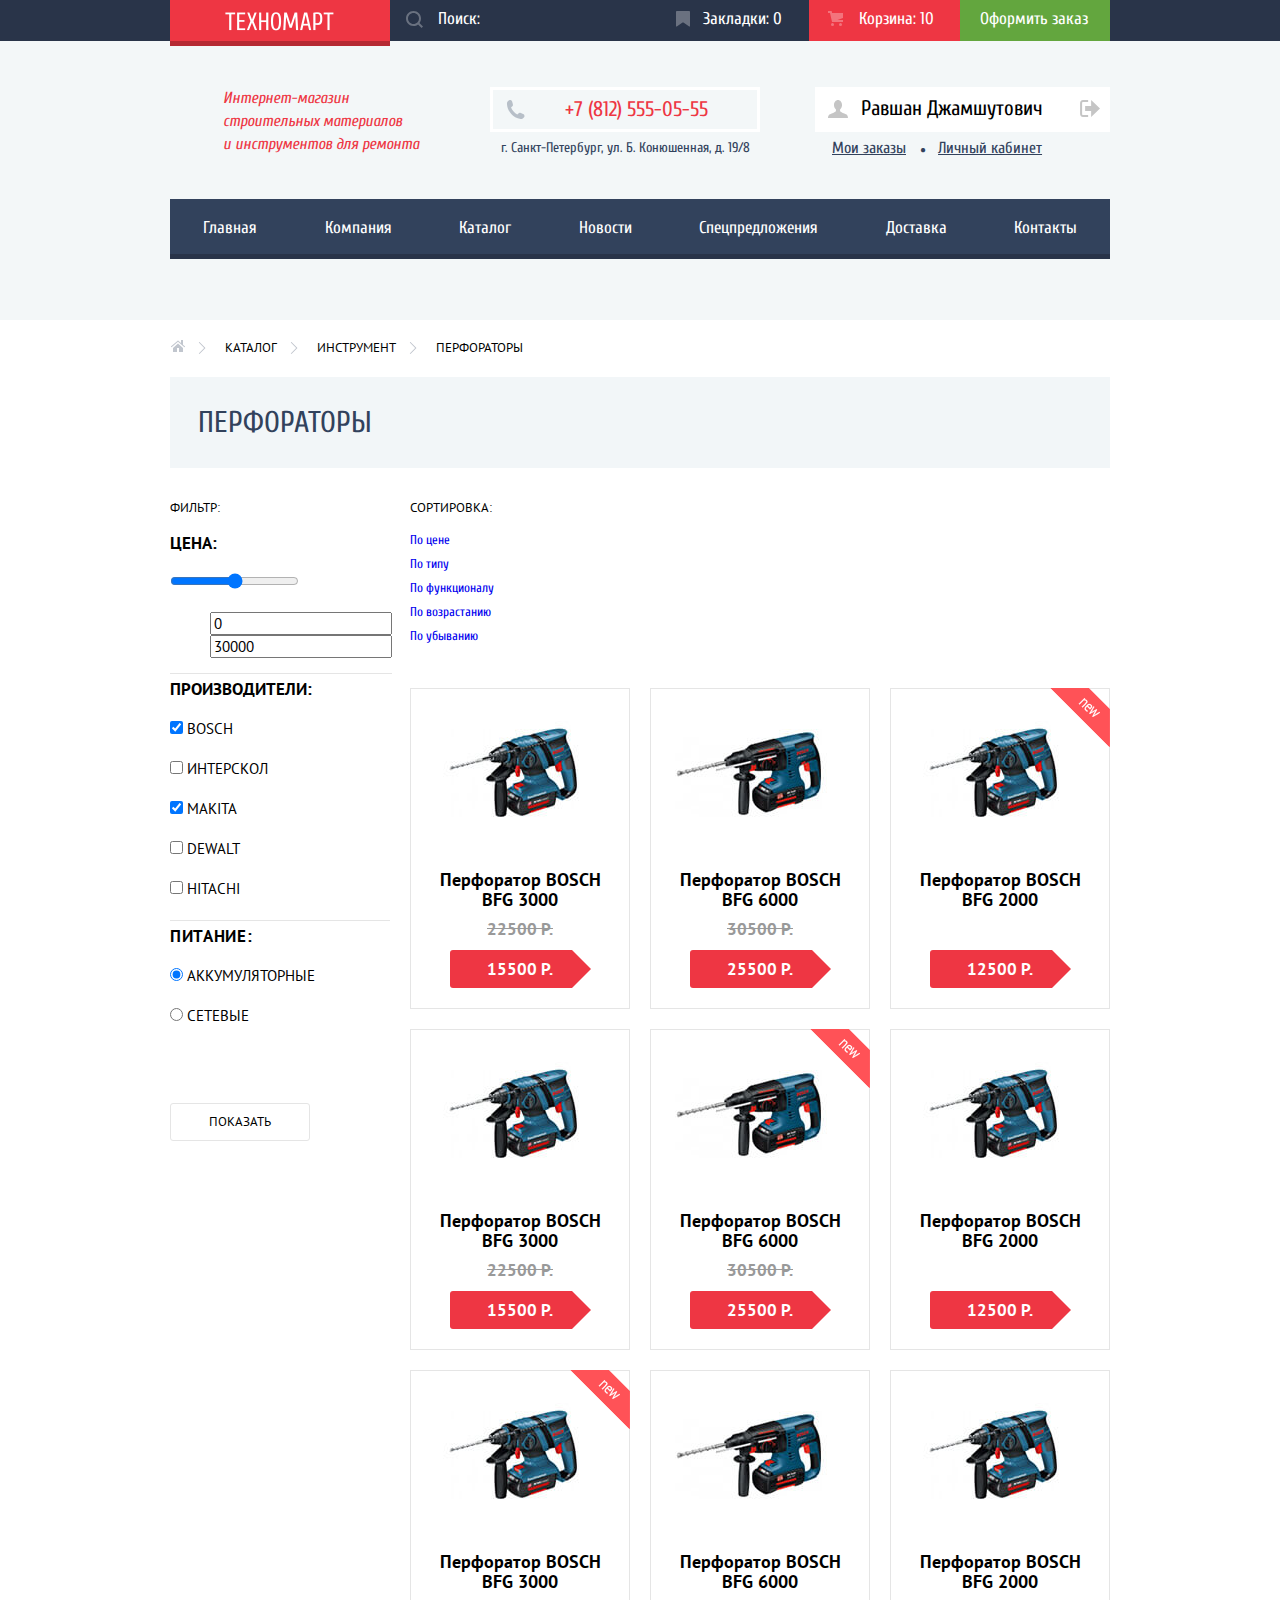
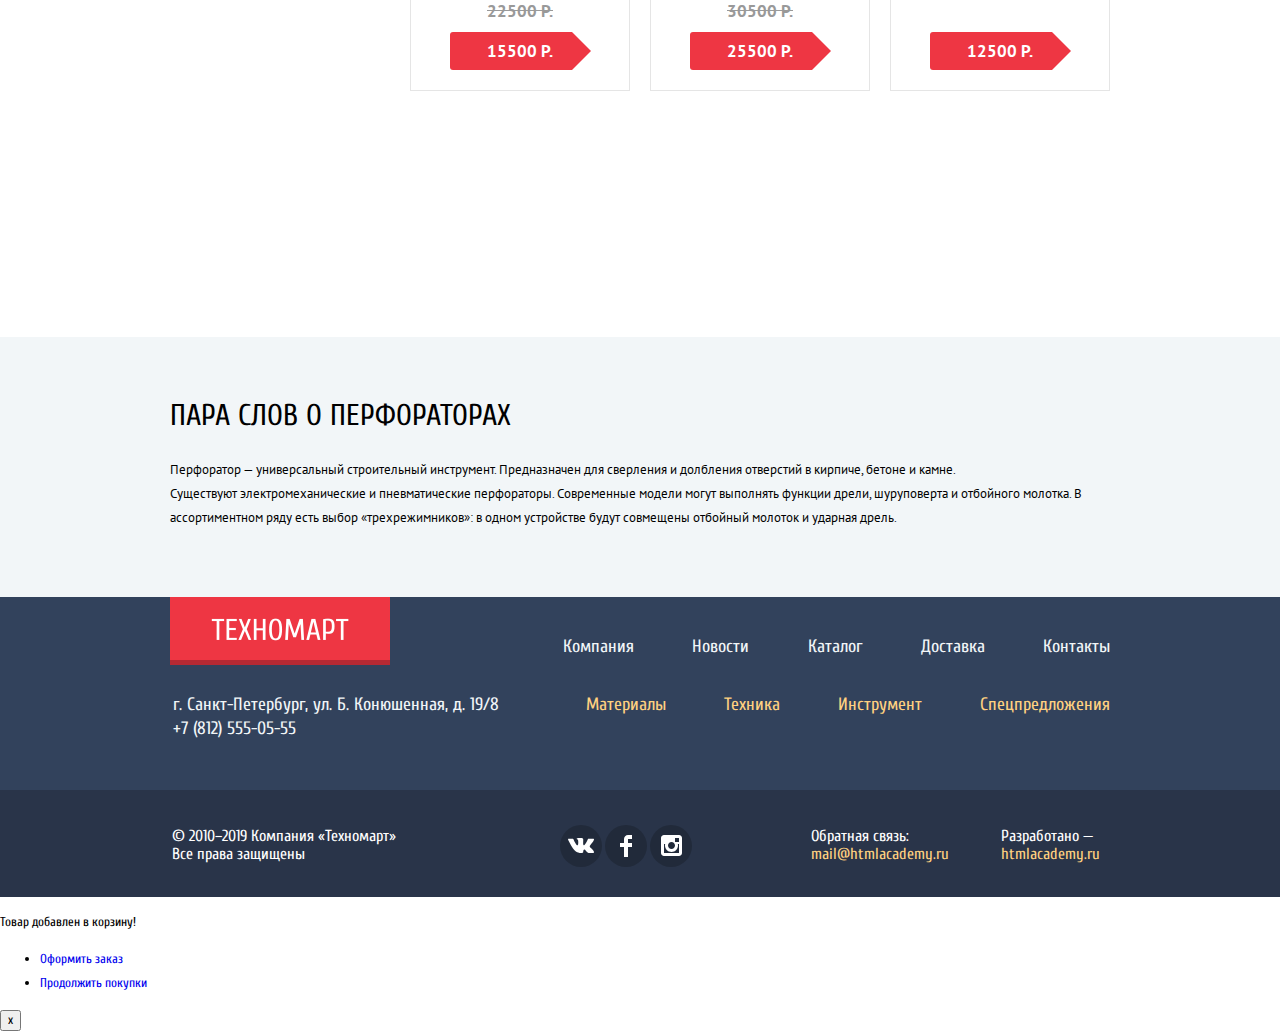
==== catalog.html @ ca46acf2 "Added decoration elemnts in header, footer sections and goods items catalog page. Some fixes" ====
<!DOCTYPE html>
<html lang="ru">
<head>
	<meta charset="UTF-8">
	<title>HTML Academy: Техномарт</title>
	<link rel="stylesheet" href="https://fonts.googleapis.com/css?family=Cuprum:400,400i,700%7CPT+Sans:400,700&display=swap&subset=cyrillic">
	<link rel="stylesheet" href="css/normalize.css">
	<link rel="stylesheet" href="css/style.css">
</head>
<body class="inner-page">
	<header class="main-header">
		<div class="top-haeder-wrapper">
			<div class="container">
				<div class="top-header">
					<a class="logo" href="index.html">
						<img src="img/logo.png" width="109" height="19" alt="Техномарт.">
					</a>
					<div class="search-wrapper">						
						<input type="search" id="site-serch" placeholder="Поиск:" aria-label="Поиск по сайту">
						<div class="search-icon">
							<svg version="1.1" xmlns="http://www.w3.org/2000/svg" xmlns:xlink="http://www.w3.org/1999/xlink" x="0px" y="0px" width="17px"
							height="17px" viewBox="0 0 17 17" enable-background="new 0 0 17 17" xml:space="preserve" >
							<g id="search-1">
							</g>
							<g id="search-2">
								<path fill="#FFFFFF" d="M17,15.586l-3.542-3.542C14.421,10.782,15,9.21,15,7.5C15,3.358,11.643,0,7.5,0C3.358,0,0,3.358,0,7.5
								C0,11.643,3.358,15,7.5,15c1.71,0,3.282-0.579,4.544-1.542L15.586,17L17,15.586z M2,7.5C2,4.467,4.467,2,7.5,2
								C10.532,2,13,4.467,13,7.5c0,3.032-2.468,5.5-5.5,5.5C4.467,13,2,10.532,2,7.5z"/>
							</g>
						</svg>
					</div>
				</div>
				<a class="bookmarks" href="#">Закладки: 0 
					<span class="visually-hidden">закладок</span>
				</a>
				<a class="cart cart-with-items" href="#">Корзина: 10 
					<span class="visually-hidden">товаров в корзине</span>
				</a>
				<a class="checkout" href="#">Оформить заказ</a>
			</div>
		</div>
	</div>
	<div class="container">
		<div class="info">
			<h1>
				Интернет-магазин <br>
				строительных материалов <br>
				и инструментов для ремонта
			</h1>
			<div class="contacts">
				<a class="telephone" href="tel:+1+78125550555" aria-label="Телефон компании">+7 (812) 555-05-55</a>
				<address>г. Санкт-Петербург, ул. Б. Конюшенная, д. 19/8</address>
			</div>
			<div class="account">
				<div class="account-action">
					<a class="user-name" href="#">
						<div class="user-profile-icon">
							<svg version="1.1" id="user" xmlns="http://www.w3.org/2000/svg" xmlns:xlink="http://www.w3.org/1999/xlink" x="0px" y="0px"
							width="20px" height="18px" viewBox="0 0 20 18" enable-background="new 0 0 20 18" xml:space="preserve">
							<path fill="#c5c5c5" d="M17.881,14.166c-2.144-0.735-4.256-1.666-5.207-2.39c-0.657-0.501-0.77-1.618-0.517-2.415
							c1.118-0.903,1.864-2.477,1.864-4.278C14.021,2.276,12.221,0,10,0S5.979,2.276,5.979,5.083c0,1.801,0.746,3.374,1.863,4.277
							c0.253,0.798,0.141,1.915-0.517,2.416c-0.95,0.724-3.063,1.654-5.207,2.39S0,18,0,18h20C20,18,20.025,14.901,17.881,14.166z"/>
						</svg>
					</div>
					Равшан Джамшутович
				</a>						
				<a class="user-exit" href="#">
					<div class="user-icon-exit">
						<svg version="1.1" id="logout" xmlns="http://www.w3.org/2000/svg" xmlns:xlink="http://www.w3.org/1999/xlink" x="0px" y="0px"
						width="21px" height="17px" viewBox="0 0 21 17" enable-background="new 0 0 21 17" xml:space="preserve">
						<g>
							<polygon fill="#c5c5c5" points="21,8.5 12.125,0 12.125,6 6.125,6 6.125,11 12.125,11 12.125,17 	"/>
							<path fill="#c5c5c5" d="M3.106,13.952V3.048c0.018-0.376,0.171-1.057,1.01-1.057h5.027V0H4.116C1.938,0,1.112,1.81,1.087,3.027
							v10.946C1.112,15.189,1.938,17,4.116,17h5.027v-1.99H4.116C3.277,15.01,3.124,14.327,3.106,13.952z"/>
						</g>
					</svg>
				</div>
			</a>
		</div>
		<div class="account-info">
			<a class="user-info" href="#">Мои заказы</a>
			<span>&#9679;</span>
			<a class="user-info" href="#">Личный кабинет</a>
		</div>
	</div>
</div>
<nav class="main-navigation">
	<ul>
		<li><a href="index.html">Главная</a></li>
		<li><a href="#">Компания</a></li>
		<li aria-current="page"><span class="visually-hidden">Текущий пункт:</span><a>Каталог</a></li>
		<li><a href="#">Новости</a></li>
		<li><a href="#">Спецпредложения</a></li>
		<li><a href="#">Доставка</a></li>
		<li><a href="#">Контакты</a></li>
	</ul>
</nav>
</div>
</header>
<main>
	<div class="container">
		<ul class="breadcrumbs" aria-label="breadcrumb">
			<li><a class="link-main-page" href="index.html" aria-label="Главная"></a></li>
			<li><a href="#">Каталог</a></li>
			<li><a href="#">Инструмент</a></li>
			<li class="breadcrumbs-current" aria-current="page">
				<span class="visually-hidden">Текущий пункт:</span>Перфораторы
			</li>
		</ul>
		<h1 class="page-title">Перфораторы</h1>
		<div class="catalog-columns">
			<section class="filters">
				<h2 class="filter-title">Фильтр:</h2>
				<form class="filter" method="get" action="https://echo.htmlacademy.ru">
					<fieldset>
						<legend>Цена:</legend>
						<input type="range" min="0" max="50000" step="100">
						<ul>
							<li class="filter-option">
								<input class="filter-input filter-input-text" type="text" name="min-cost" value="0" id="filter-min-cost">
							</li>
							<li class="filter-option">
								<input class="filter-input filter-input-text" type="text" name="max-cost" value="30000" id="filter-max-cost">
							</li>
						</ul>
					</fieldset>
					<fieldset>
						<legend>Производители:</legend>
						<ul class="manufacturer-list">
							<li class="filter-option">
								<input class="filter-input filter-input-checkbox" type="checkbox" name="bosch" id="filter-bosch" checked>
								<label for="filter-bosch">Bosch</label>
							</li>
							<li class="filter-option">
								<input class="filter-input filter-input-checkbox" type="checkbox" name="interskol" id="filter-interskol">
								<label for="filter-interskol">Интерскол</label>
							</li>
							<li class="filter-option">
								<input class="ilter-input filter-input-checkbox" type="checkbox" name="makita" id="filter-makita" checked>
								<label for="filter-makita">Makita</label>
							</li>
							<li class="filter-option">
								<input class="filter-input filter-input-checkbox" type="checkbox" name="dewalt" id="filter-dewalt">
								<label for="filter-dewalt">Dewalt</label>
							</li>
							<li class="filter-option">
								<input class="filter-input filter-input-checkbox" type="checkbox" name="hitachi" id="filter-hitachi">
								<label for="filter-hitachi">Hitachi</label>
							</li>
						</ul>
					</fieldset>
					<fieldset>
						<legend class="power-title">Питание:</legend>
						<ul class="power-list">
							<li class="filter-option">
								<input class="filter-input filter-input-radio" type="radio" name="power" value="battery" id="filter-battery" checked>
								<label for="filter-battery">Аккумуляторные</label>
							</li>
							<li class="filter-option">
								<input class="filter-input filter-input-radio" type="radio" name="power" value="network" id="filter-network">
								<label for="filter-network">Сетевые</label>
							</li>
						</ul>
					</fieldset>
					<button type="submit" class="button filter-button">Показать</button>
				</form>
			</section>
			<div class="goods-columns">
				<section class="sort">
					<h2 class="filter-title">Сортировка:</h2>
					<ul class="list">
						<li class="current-sort"><a href="#">По цене</a></li>
						<li><a href="#">По типу</a></li>
						<li><a href="#">По функционалу</a></li>
					</ul>
					<ul class="type-of-sort">
						<li><a href="#">По возрастанию</a></li>
						<li><a href="#">По убыванию</a></li>
					</ul>
				</section>
				<section class="catalog">
					<h2 class="visually-hidden">Список перфораторов</h2>
					<ul class="list">
						<li class="item">							
							<div class="action">
								<a href="#" class="buy">Купить</a>
								<a href="#" class="bookmark">В закладки</a>
							</div>
							<p class="goods-image">
								<img src="img/bfg-3000.jpg" width="218" height="170" alt="Перфоратор BOSCH BFG 3000.">
							</p>
							<h3>
								<span class="category-title">Перфоратор BOSCH</span>
								<span class="goods-title">BFG 3000</span>
							</h3>
							<p class="price-items">
								<span class="old-price" aria-label="Старая цена 22500 Р.">22500 Р.</span>
								<b class="price" aria-label="Новая цена 15500 Р.">15500 Р.</b>
							</p>
						</li>
						<li class="item">
							<div class="action">
								<a href="#" class="buy">Купить</a>
								<a href="#" class="bookmark">В закладки</a>
							</div>
							<p class="goods-image">
								<img src="img/bfg-6000.jpg" width="218" height="170" alt="Перфоратор BOSCH BFG 6000.">
							</p>							
							<h3>							
								<span class="category-title">Перфоратор BOSCH</span>
								<span class="goods-title">BFG 6000</span>
							</h3>
							<p class="price-items">
								<span class="old-price" aria-label="Старая цена 30500 Р.">30500 Р.</span>
								<b class="price" aria-label="Новая цена 25500 Р.">25500 Р.</b>
							</p>
						</li>
						<li class="item">
							<span class="new-good">Новинка</span>
							<div class="action">
								<a href="#" class="buy">Купить</a>
								<a href="#" class="bookmark">В закладки</a>
							</div>
							<p class="goods-image">
								<img src="img/bfg-2000.jpg" width="218" height="170" alt="Перфоратор BOSCH BFG 2000.">
							</p>
							<h3>							
								<span class="category-title">Перфоратор BOSCH</span>
								<span class="goods-title">BFG 2000</span>
							</h3>							
							<p class="price-items">
								<span class="old-price"></span>
								<b class="price">12500 Р.</b>
							</p>
						</li>
						<li class="item">
							<div class="action">
								<a href="#" class="buy">Купить</a>
								<a href="#" class="bookmark">В закладки</a>
							</div>
							<p class="goods-image">
								<img src="img/bfg-3000.jpg" width="218" height="170" alt="Перфоратор BOSCH BFG 3000.">
							</p>
							<h3>
								<span class="category-title">Перфоратор BOSCH</span>
								<span class="goods-title">BFG 3000</span>
							</h3>							
							<p class="price-items">
								<span class="old-price" aria-label="Старая цена 22500 Р.">22500 Р.</span>
								<b class="price" aria-label="Новая цена 15500 Р.">15500 Р.</b>
							</p>
						</li>
						<li class="item">
							<span class="new-good">Новинка</span>
							<div class="action">
								<a href="#" class="buy">Купить</a>
								<a href="#" class="bookmark">В закладки</a>
							</div>
							<p class="goods-image">
								<img src="img/bfg-6000.jpg" width="218" height="170" alt="Перфоратор BOSCH BFG 6000.">
							</p>
							<h3>							
								<span class="category-title">Перфоратор BOSCH</span>
								<span class="goods-title">BFG 6000</span>
							</h3>							
							<p class="price-items">
								<span class="old-price" aria-label="Старая цена 30500 Р.">30500 Р.</span>
								<b class="price" aria-label="Новая цена 25500 Р.">25500 Р.</b>
							</p>
						</li>
						<li class="item">
							<div class="action">
								<a href="#" class="buy">Купить</a>
								<a href="#" class="bookmark">В закладки</a>
							</div>
							<p class="goods-image">
								<img src="img/bfg-2000.jpg" width="218" height="170" alt="Перфоратор BOSCH BFG 2000.">
							</p>
							<h3>							
								<span class="category-title">Перфоратор BOSCH</span>
								<span class="goods-title">BFG 2000</span>
							</h3>							
							<p class="price-items">
								<span class="old-price"></span>
								<b class="price">12500 Р.</b>
							</p>
						</li>
						<li class="item">
							<span class="new-good">Новинка</span>
							<div class="action">
								<a href="#" class="buy">Купить</a>
								<a href="#" class="bookmark">В закладки</a>
							</div>
							<p class="goods-image">
								<img src="img/bfg-3000.jpg" width="218" height="170" alt="Перфоратор BOSCH BFG 3000.">
							</p>
							<h3>
								<span class="category-title">Перфоратор BOSCH</span>
								<span class="goods-title">BFG 3000</span>
							</h3>							
							<p class="price-items">
								<span class="old-price" aria-label="Старая цена 22500 Р.">22500 Р.</span>
								<b class="price" aria-label="Новая цена 15500 Р.">15500 Р.</b>
							</p>
						</li>
						<li class="item">
							<div class="action">
								<a href="#" class="buy">Купить</a>
								<a href="#" class="bookmark">В закладки</a>
							</div>
							<p class="goods-image">
								<img src="img/bfg-6000.jpg" width="218" height="170" alt="Перфоратор BOSCH BFG 6000.">
							</p>
							<h3>							
								<span class="category-title">Перфоратор BOSCH</span>
								<span class="goods-title">BFG 6000</span>
							</h3>							
							<p class="price-items">
								<span class="old-price" aria-label="Старая цена 30500 Р.">30500 Р.</span>
								<b class="price" aria-label="Новая цена 25500 Р.">25500 Р.</b>
							</p>
						</li>
						<li class="item">
							<div class="action">
								<a href="#" class="buy">Купить</a>
								<a href="#" class="bookmark">В закладки</a>
							</div>
							<p class="goods-image">
								<img src="img/bfg-2000.jpg" width="218" height="170" alt="Перфоратор BOSCH BFG 2000.">
							</p>
							<h3>							
								<span class="category-title">Перфоратор BOSCH</span>
								<span class="goods-title">BFG 2000</span>
							</h3>							
							<p class="price-items">
								<span class="old-price"></span>
								<b class="price">12500 Р.</b>
							</p>
						</li>
					</ul>
					<ul class="pagination-list" aria-label="pagination">
						<li class="pagination-item pagination-item-current" aria-current="page"><a><span class="visually-hidden">Текущая страница</span>1</a></li>
						<li class="pagination-item"><a href="#"><span class="visually-hidden">Страница</span>2</a></li>
						<li class="pagination-item"><a href="#"><span class="visually-hidden">Страница</span>3</a></li>
						<li class="pagination-item"><a href="#">Следующая<span class="visually-hidden">Страница</span></a></li>
					</ul>
				</section>
			</div>
		</div>
	</div>
	<section class="about-tool">
		<div class="container">
			<h2 class="title">Пара слов о перфораторах</h2>
			<p>
				Перфоратор — универсальный строительный инструмент. Предназначен для сверления и долбления отверстий в кирпиче, бетоне и камне.<br>
				Существуют электромеханические и пневматические перфораторы. Современные модели могут выполнять функции дрели, шуруповерта и отбойного молотка. В ассортиментном ряду есть выбор «трехрежимников»: в одном устройстве будут совмещены отбойный молоток и ударная дрель.
			</p>
		</div>
	</section>
</main>
<footer class="main-footer">
	<div class="footer-menu">
		<div class="container">
			<div class="top-menu">
				<a class="logo" href="index.html">
					<img src="img/logo_footer.png" width="138" height="23" alt="Техномарт.">
				</a>
				<ul class="navigation">
					<li><a href="#">Компания</a></li>
					<li><a href="#">Новости</a></li>
					<li><a>Каталог</a></li>
					<li><a href="#">Доставка</a></li>
					<li><a href="#">Контакты</a></li>
				</ul>
			</div>
			<div class="bottom-menu">
				<address>
					г. Санкт-Петербург, ул. Б. Конюшенная, д. 19/8 <br>	
					+7 (812) 555-05-55
				</address>
				<ul class="navigation">
					<li><a href="#">Материалы</a></li>
					<li><a href="#">Техника</a></li>
					<li><a href="#">Инструмент</a></li>
					<li><a href="#">Спецпредложения</a></li>
				</ul>
			</div>
		</div>
	</div>
	<div class="additional-info">
		<div class="container">
			<p class="copyright">
				© 2010–2019 Компания «Техномарт»<br>
				Все права защищены
			</p>
			<ul class="footer-social">
				<li><a class="social-button vk" href="#" aria-label="Страница техномарта в Вконтакте"></a></li>
				<li><a class="social-button facebook" href="#" aria-label="Страница техномарта на Фейсбук"></a></li>
				<li><a class="social-button instagram" href="#" aria-label="Страница техномарта в Инстаграм"></a></li>
			</ul>
			<div class="feedback">
				<p>
					<span>Обратная связь:</span>
					<a href="mailto:mail@htmlacademy.ru">mail@htmlacademy.ru</a>
				</p>
				<p>
					<span>Разработано —</span>
					<a href="https://htmlacademy.ru/intensive/htmlcss">htmlacademy.ru</a>
				</p>
			</div>
		</div>
	</div>
</footer>
<section class="modal modal-order">
	<h2 class="visually-hidden">Оформление заказа</h2>
	<p>Товар добавлен в корзину!</p>
	<ul class="order">
		<li><a href="#" class="checkout">Оформить заказ</a></li>
		<li><a href="#" class="cancel">Продолжить покупки</a></li>
	</ul>
	<button class="modal-close" type="button" aria-label="Закрыть окно">x</button>
</section>
</body>
</html>
---- css/style.css ----
body {
	margin: 0;
	font-family: 'Cuprum', Arial, sans-serif;
	font-size: 13px;
	line-height: 24px;
	color: #000000;
	background-color: #ffffff;
}

a {
	text-decoration: none;
}

img {
	max-width: 100%;
	height: auto;
}

.visually-hidden:not(:focus):not(:active),
input[type="checkbox"].visually-hidden,
input[type="radio"].visually-hidden {
	position: absolute;
	width: 1px;
	height: 1px;
	margin: -1px;
	border: 0;
	padding: 0;
	white-space: nowrap;
	clip-path: inset(100%);
	clip: rect(0 0 0 0);
	overflow: hidden;
}

.container {
	width: 940px;
	margin: 0 auto;
	padding: 0 10px;
}

.main-header {
	min-height: 320px; /* temp */
	margin-bottom: 60px;
}

.main-header {
	background-color: #f3f7f8;
}

.top-haeder-wrapper {
	width: 100%;
	margin-bottom: 46px;
	background-color: #293449;
}

.top-header {
	position: relative;
	display: flex;
	flex-wrap: wrap;
	justify-content: flex-end;
	font-size: 17px;
	line-height: 18px;
	color: #ffffff;
	background-color: transparent;
}

.top-header a {
	position: relative;
	display: block;
	padding-top: 10px;
	padding-bottom: 13px;
	color: #ffffff;
}

.top-header .logo {
	position: absolute;
	top: 0;
	left: 0;
	width: 109px;
	height: 19px;
	padding-top: 12px;
	padding-bottom: 15px;
	padding-left: 55px;
	padding-right: 56px;
	text-align: center;
	background-color: #ee3643;
	box-shadow: inset 0 -5px 0 rgba(0, 0, 0, 0.24);
}

.top-header {
	align-content: center;
}

.top-header input {
	width: 269px;
	padding-top: 10px;
	padding-bottom: 13px;
	padding-left: 49px;
	font: inherit;
	background-color: transparent;
	border: none;
}

.search-wrapper {
	position: relative;
}

.top-header .search-icon {
	content: '';
	position: absolute;
	top: 11px;
	left: 17px;
	width: 17px;
	height: 17px;
}

.search-icon  path {
	opacity: 0.3;
}

.search-wrapper:hover path {
	opacity: 1;
}

.top-header input::placeholder {
	color: #ffffff;
	opacity: 1;
}

.top-header input:focus {
	color: #000000;
	background-color: #ffffff;
}

input:focus + .search-icon  path {
	fill: #ee3643;
	opacity: 1;
}

.top-header .logo:hover {
	background-color: #ca2c37;
}
.top-header .logo:active {
	background-color: #ba2732;
}

.top-header .search-wrapper:hover,
.top-header .bookmarks:hover,
.top-header .cart:hover {
	background-color: #212a3a;
}

.top-header .bookmarks:hover::before,
.top-header .cart:hover::before {
	opacity: 1;
}


.top-header .bookmarks:active,
.top-header .cart:active {
	background-color: #161d29;
	opacity: 0.6;
}

.top-header .bookmarks:active::before,
.top-header .cart:active::before {
	opacity: 0.5;
}

.top-header .bookmarks {
	padding-left: 45px;
	padding-right: 27px;
	text-align: center;
}

.top-header .bookmarks::before {
	content: '';
	position: absolute;
	top: 11px;
	left: 18px;
	width: 14px;
	height: 16px;
	background-image: url('../img/icon-bookmark.svg');
	background-repeat: no-repeat;
	background-position: 0 0;
	opacity: 0.3;
}

.top-header .cart {
	padding-left: 50px;
	padding-right: 31px;
	text-align: center;
}

.top-header .cart::before {
	content: '';
	position: absolute;
	top: 11px;
	left: 19px;
	width: 15px;
	height: 15px;
	background-image: url('../img/cart-icon.svg');
	background-repeat: no-repeat;
	background-position: 0 0;
	opacity: 0.3;
}

.cart.cart-with-items {
	padding-right: 26px;
	background-color: #ee3643;
}

.top-header .checkout {
	padding-left: 20px;
	padding-right: 22px;
	text-align: center;
	background-color: #63a63e;
}

.top-header .checkout:hover {
	background-color: #5fbb2d;
}
.top-header .checkout:active {
	background-color: #518534;
	opacity: 0.5;
}

.info {
	display: flex;
	margin-bottom: 39px;
}

.inner-page .info {
	display: flex;
	margin-bottom: 37px;
}

.info h1 {
	width: 250px;
	margin: 0;
	margin-right: 17px;
	padding: 0;
	padding-left: 53px;
	font-size: 16px;
	font-weight: 400;
	font-style: italic;
	line-height: 23px;
	color: #ee3643;
}

.info .contacts {
	width: 270px;
	text-align: center;
}

.info .telephone  {
	position: relative;
	display: block;
	padding-top: 9px;
	padding-bottom: 9px;
	padding-left: 68px;
	padding-right: 46px;
	font-size: 21px;
	line-height: 21px;
	color: #ee3643;
	border: 3px solid #ffffff;
}

.info .telephone::before {
	content: '';
	position: absolute;
	top: 10px;
	left: 13px;
	width: 19px;
	height: 19px;
	background-image: url('../img/icon-phone.svg');
	background-repeat: no-repeat;
	background-position: 0 0;
}

.contacts address {
	margin-top: 4px;
	font-size: 14px;
	color: #32425c;
	font-style: normal;
}

.user-navigation,
.user-menu {
	min-width: 280px;
	margin: 0;
	padding: 0;
	margin-left: auto;
	list-style-type: none;
}

.account {
	margin: 0;
	padding: 0;
	margin-left: auto;
	list-style-type: none;
}

.user-navigation .item  {
	position: relative;
	display: inline-block;
	background-color: #ffffff;
}

.account-action {
	position: relative;
	background-color: #ffffff;
}

.user-name {
	display: block;
	padding-top: 11px;
	padding-bottom: 13px;
	padding-left: 46px;
	padding-right: 67px;
}

.user-navigation li:first-child {
	margin-right: 6px;
}

.user-navigation .link {
	display: block;
	padding-top: 12px;
	padding-bottom: 12px;
	text-align: center;
}

.user-navigation .login {
	margin-right: 6px;
	padding-left: 46px;	
	padding-right: 21px;
}

.login-icon {
	position: absolute;
	top: 14px;
	left: 14px;
	width: 20px;
	height: 17px;
}

.user-profile-icon {
	position: absolute;
	top: 13px;
	left: 13px;
	width: 20px;
	height: 18px;
}

.user-icon-exit {
	position: absolute;
	top: 13px;
	right: 10px;
	width: 21px;
	height: 17px;
}

.login:hover + .login-icon path,
.login:hover + .login-icon polygon,
.login-icon:hover polygon,
.login-icon:hover path {
	fill: #32425C;
}

.login:active + .login-icon path,
.login:active + .login-icon polygon {
	fill: #c5c5c5;
}

.user-name:hover .user-profile-icon path,
.user-profile-icon:hover path {
	fill: #32425C;
}

.user-icon-exit:hover path,
.user-icon-exit:hover polygon {
	fill: #32425C;
}


.user-navigation .sign-up {
	padding-left: 24px;
	padding-right: 24px;
}

.user-navigation a,
.account-action {
	font-size: 21px;
	line-height: 21px;
	color: #000000;
}

.user-navigation .link:hover {
	color: #ee3643;
}

.user-navigation .link:active {
	color: #000000;
	opacity: 0.3;
	background: rgba(255,255,255,1);
}

.user-name  {
	font-size: 21px;
	line-height: 21px;
	color: #000000;
}

.user-name:hover {
	color: #000000;
}

.user-name:active,
.user-exit:active {
	opacity: 0.3;
}

.account-info {
	padding-top: 5px;
	padding-left: 17px;
}

.account-info span {
	display: inline-block;
	margin-left: 11px;
	margin-right: 9px;
	font-size: 10px;
	vertical-align: middle;
	text-align: center;
	color: #32425c
}

.user-info {
	display: inline-block;
	font-size: 16px;
	line-height: 18px;
	color: #32425c;
	text-decoration: underline;
}

.user-info:hover {
	color: #ee3643;
}

.user-info:active {
	color: #32425c;
	opacity: 0.3;
}  

.main-navigation {
	width: 100%;
	font-size: 17px;
	line-height: 17px;
	color: #ffffff;
	background-color: #32425c;
	box-shadow: inset 0 -5px 0 rgba(41, 52, 73, 1);
}

.main-navigation ul {
	display: flex;
	flex-wrap: wrap;
	justify-content: space-between;
	margin: 0;
	padding: 0;
	list-style-type: none;
}

.main-navigation a {
	display: block;
	padding-top: 20px;
	padding-bottom: 23px;
	padding-left: 33px;
	padding-right: 33px;
	color: #ffffff;
	vertical-align: middle;
}

.main-navigation a:hover {
	background-color:  #293449;
}

.main-navigation a:active {
	background-color:  #1d2739;
	opacity: 0.5;
}

section .title {
	font-size: 30px;
	font-weight: 400;
	line-height: 30px;
	text-transform: uppercase;
}

.button {
	display: inline-block;
	padding: 10px 40px;
	font-size: 14px;
	line-height: 18px;
	text-align: center;
	vertical-align: middle;
	color: #ffffff;
	text-transform: uppercase;
	background-color: #ee3643;
	border-radius: 3px;
}

.button:hover {
	background-color: #ca2c37;
}

.button:active {
	background-color: #ba2732;
}

.services {
	background-color: #f4f7f9;
}

.services p,
.about-company p,
.address p {
	font-family: 'PT Sans', Arial, sans-serif;
}

.columns h2 {
	margin: 0;
	margin-bottom: 26px;
}

.columns p {
	margin: 0;
	margin-bottom: 23px;
}

.columns {
	display: flex;
	justify-content: space-between;
}

.columns .about-company {
	width: 540px;
}

.columns .address {
	width: 300px;
}

.about-company .list {
	padding: 0;
	margin-bottom: 36px;
	font-size: 18px;
	line-height: 20px;
	list-style-type: none;
}

.about-company .item {
	position: relative;
	padding-left: 36px;
	margin-bottom: 20px;
}

.about-company .item::before {
	content: '';
	position: absolute;
	top: 9px;
	left: 0;
	width: 25px;
	height: 2px;
	border-top: 2px solid #ee3643;
}

.address p {
	margin-bottom: 32px;
}

.address .map {
	margin-bottom: 33px;
}

.address .button {
	width: 100%;
	padding-left: 0;
	padding-right: 0;
}

.main-footer {
	margin-top: 85px;
}

.top-menu,
.bottom-menu,
.additional-info .container {
	display: flex;
}

.top-menu,
.bottom-menu {
	justify-content: space-between;
}


.main-footer .footer-menu {
	background-color: #32425c;
	padding-bottom: 49px;
}

.footer-menu .top-menu {
	margin-bottom: 28px;
}

.footer-menu .logo {
	width: 138px;
	height: 23px;
	padding-top: 21px;
	padding-bottom: 24px;
	padding-right: 41px;
	padding-left: 41px;
	text-align: center;
	background-color: #ee3643;
	box-shadow: inset 0 -5px 0 rgba(0, 0, 0, 0.24);
}

.footer-menu .navigation {
	display: flex;
	flex-wrap: wrap;
	justify-content: space-between;
	padding: 0;
	margin: 0;
	font-size: 18px;
	line-height: 24px;
	list-style-type: none;
}

.top-menu .navigation {
	width: 547px;
	padding-top: 38px;
}

.navigation a {
	color: #f1f5f7;
}

.navigation a:hover {
	text-decoration: underline;
}

.navigation a:active {
	opacity: 0.5;
}

.bottom-menu address {
	width: 380px;
	padding: 0;
	padding-left: 3px;
	font-size: 18px;
	font-style: normal;
	color: #ffffff;
}

.bottom-menu address {
	color: #f1f5f7;
}

.bottom-menu .navigation {
	width: 524px;
}

.bottom-menu a {
	color: #ffd180;
}

.additional-info {
	padding-top: 35px;
	padding-bottom: 30px;
	background-color: #293449;
}

.copyright,
.feedback, 
.additional-info a {
	font-size: 16px;
	line-height: 18px;
	color: #ffffff;
}

.copyright {
	padding-top: 2px;
	padding-left: 2px;
}

.additional-info ul {
	list-style-type: none;
}

.copyright {
	width: 300px;
	margin: 0;
	margin-right: 88px;
}

.footer-social,
.feedback  {
	display: flex;
	margin: 0;
	padding: 0;
}

.feedback p {
	padding-top: 2px;
	padding-left: 1px;
	margin: 0;
}

.feedback p:first-child {
	margin-right: 51px;
}

.footer-social {
	flex-wrap: wrap;
	justify-content: space-between;
	width: 132px;
}

.social-button {
	display: flex;
	justify-content: center;
	width: 42px;
	height: 42px;
	background-color: #212a3a;
	background-repeat: no-repeat;
	background-position: center;
	border-radius: 50%;
}

.social-button:hover,
.social-button:active {
	background-color: #ee3643;
}

.vk {
	background-image: url('../img/vk-icon.svg');
}

.facebook {
	background-image: url('../img/fb-icon.svg');
}

.instagram {
	background-image: url('../img/insta-icon.svg');
}

.feedback {
	justify-content: space-around;
	width: 300px;
	margin-left: auto;
}

.feedback a {
	color: #ffd180;
}

.feedback a:hover {
	text-decoration: underline;
}

.feedback a:active {
	color: #ee3643;
	text-decoration: none;
}


/* Catalog page */

.inner-page .main-header {
	margin-bottom: 19px;
}

.breadcrumbs {
	display: flex;
	justify-content: flex-start;
	flex-wrap: wrap;
	padding: 0;
	margin: 0;
	margin-bottom: 20px;
	font-family: 'PT Sans', Arial, sans-serif;
	line-height: 18px;
	text-transform: uppercase;
	list-style-type: none;
}

.link-main-page {
	display: inline-block;
	width: 15px;
	height: 12px;
	background-image: url('../img/icon-home.svg');
	background-repeat: no-repeat;
	background-position: 0 0;
}

.breadcrumbs li {
	position: relative;
	margin-right: 40px;
}

.breadcrumbs li:last-child {
	margin-right: 0;
}

.breadcrumbs li::after {
	content: '';
	position: absolute;
	top: 3px;
	right: -21px;
	width: 8px;
	height: 12px;
	background-image: url('../img/icon-right-small.svg');
	background-repeat: no-repeat;
	background-position: 0 0;;
}

.breadcrumbs-current::after {
	display: none;
}

.breadcrumbs a {
	color: #000000;
}

.page-title {
	margin: 0;
	padding-top: 31px;
	padding-bottom: 30px;
	padding-left: 28px;
	margin-bottom: 20px;
	font-size: 30px;
	font-weight: 400;
	line-height: 30px;
	color: #32425c;
	text-transform: uppercase;
	background-color: #f2f6f8;
}

.catalog-columns {
	display: flex;
	justify-content: space-between;
}

.goods-columns {
	display: flex;
	flex-direction: column;
}

.filters {
	width: 220px;
}

.filter-title {
	font-size: inherit;
	font-weight: 400;
	line-height: 18px;
	font-family: 'PT Sans', Arial, sans-serif;
	text-transform: uppercase;
}

.filters legend {
	margin-bottom: 15px;
	font-size: 17px;
	font-weight: 700;
	font-family: 'PT Sans', Arial, sans-serif;
	line-height: 30px;
	text-transform: uppercase;	
}

.filter fieldset {
	margin: 0;
	padding: 0;
	border: 0;
	border-bottom: 1px #e5e5e5 solid;
}

.filter fieldset:last-of-type {
	border: 0;
}

.filters ul {
	font-size: 15px;
	line-height: 20px;
	font-family: 'PT Sans', Arial, sans-serif;
	text-transform: uppercase;
	list-style-type: none;
}

.manufacturer-list,
.power-list {
	margin: 0;
	padding: 0;
}

.power-title {
	margin-top: 17px;
	letter-spacing: 0.7px;
}

.manufacturer-list {
	margin-bottom: 21px;
}

.manufacturer-list .filter-option,
.power-list  .filter-option {
	margin-bottom: 20px;
}

.manufacturer-list .filter-option:last-child {
	margin-bottom: 0;
}

.power-list {
	margin-bottom: 77px;
}

input[type='radio']:disabled,
input[type='checkbox']:disabled, 
input[type='radio']:disabled + label, 
input[type='checkbox']:disabled + label {
	opacity: 0.4;
}

.filter .filter-button {
	padding: 9px 38px;
	font-size: 13px;
	line-height: 18px;
	font-family: 'PT Sans', Arial, sans-serif;
	color: #000000;
	text-transform: uppercase;
	background-color: #ffffff;
	border: 1px solid #e5e5e5;
}

.sort {
	width: 700px;
	margin-bottom: 20px;
}

.sort .list,
.sort .type-of-sort {
	margin: 0;
	padding: 0;
	list-style-type: none;
}

.catalog {
	width: 700px;
	margin: 20px auto;
	font-size: 0;
}

.catalog .list {
	margin: 0;
	margin-bottom: 50px;
	padding: 0;
	list-style-type: none;
}

.catalog .item {
	position: relative;
	display: inline-block;
	width: 218px;
	margin-right: 20px;
	margin-bottom: 20px;
	font-size: 16px;
	font-weight: 700;
	text-align: center;
	border: 1px solid #e5e5e5;
}

.catalog .item:nth-child(3n) {
	margin-right: 0;
}

.new-good {
	position: absolute;
	top: -1px;
	right: -1px;
	width: 60px;
	height: 59px;
	overflow: hidden;
	text-indent: -1000px;
	background: url(../img/new-flag.png) no-repeat 0 0;
	z-index: 20;
}

.catalog .action {
	position: absolute;
	top: 0;
	left: 0;
	width: 218px;
	height: 88px;
	margin: 40px 0;
	background-color: #ffffff;
	z-index: 10;
}

.action .buy,
.action .bookmark {
	display: block;
	width: 129px;
	margin: 0 auto;
	margin-bottom: 7px;
	padding: 7px 0;
	background-color: #63a63e;
	border: 3px solid #63a63e;
	border-bottom-color: #367315;
	border-radius: 3px;
	color: #ffffff;
	font-size: 14px;
	line-height: 18px;
	text-decoration: none;
	text-transform: uppercase;
}

.action .bookmark {
	color: #32425c;
	background-color: #ffffff;
	border-bottom-color: #63a63e;
}

.action .bookmark:hover {
	border-color: #32425c;
}

.action .bookmark:active {
	opacity: 0.3;
}

.action .buy {
	position: relative;
}

.action .buy::before {
	content: '';
	position: absolute;
	top: 7px;
	left: 10px;
	width: 15px;
	height: 15px;
	background-image: url('../img/cart-icon.svg');
	background-repeat: no-repeat;
	background-position: 0 0;
	opacity: 0.3;
}

.action .buy:hover::before,
.action .buy:active::before {
	opacity: 1;
}


.action .buy:hover {
	background-color: #5fbb2d;
	border-color: #5fbb2d;
	border-bottom-color: #367315;
} 

.action .buy:active {
	background-color: #518534;
	border-color: #518534;
}

.catalog .action {
	display: none;
}

.catalog .item:hover .action {
	display: block;
}

.goods-image {
	width: 218px;
	height: 170px;
	margin: 0;
}

.category-title {
	display: block;
}

.catalog .item:hover {
	box-shadow: 0 0 10px rgba(41, 52, 72, 0.5);
}

.item h3 {
	margin: 0;
	margin-top: 11px;
	margin-bottom: 10px;
	font-size: 18px;
	line-height: 20px;
	font-weight: 700;
	font-family: 'PT Sans', Arial, sans-serif;
}

.price-items {
	margin: 0;
}

.catalog .old-price,
.catalog .price {
	font-size: 17px;
	line-height: 18px;
	font-weight: 700;
	font-family: 'PT Sans', Arial, sans-serif;
	color: #999999;
	text-align: center;
}

.old-price {
	min-height: 20px;
	display: block;
	margin-bottom: 10px;
	text-decoration: line-through;
}

.catalog .price  {
	position: relative;
	display: block;
	width: 80px;
	margin: 10px auto;
	margin-bottom: 20px;
	padding: 10px 30px;
	color: #ffffff;
	background-color: #ee3643;
	border-radius: 3px;
}

.catalog .price::after {
	content: '';
	position: absolute;
	top: 0;
	right: -20px;
	width: 0;
	height: 0;
	border: 19px solid white;
	border-left-color: #ee3643;
}

.pagination-list {
	margin: 0;
	padding: 0;
	margin-bottom: 60px;
	list-style-type: none;
}

.about-tool {
	padding-top: 64px;
	padding-bottom: 67px;
	background-color: #f2f6f8;
}

.about-tool h2 {
	margin: 0;
}

.about-tool p {
	margin: 0;
	margin-top: 27px;
	font-family: 'PT Sans', Arial, sans-serif;
}

.inner-page .main-footer {
	margin-top: 0;
}
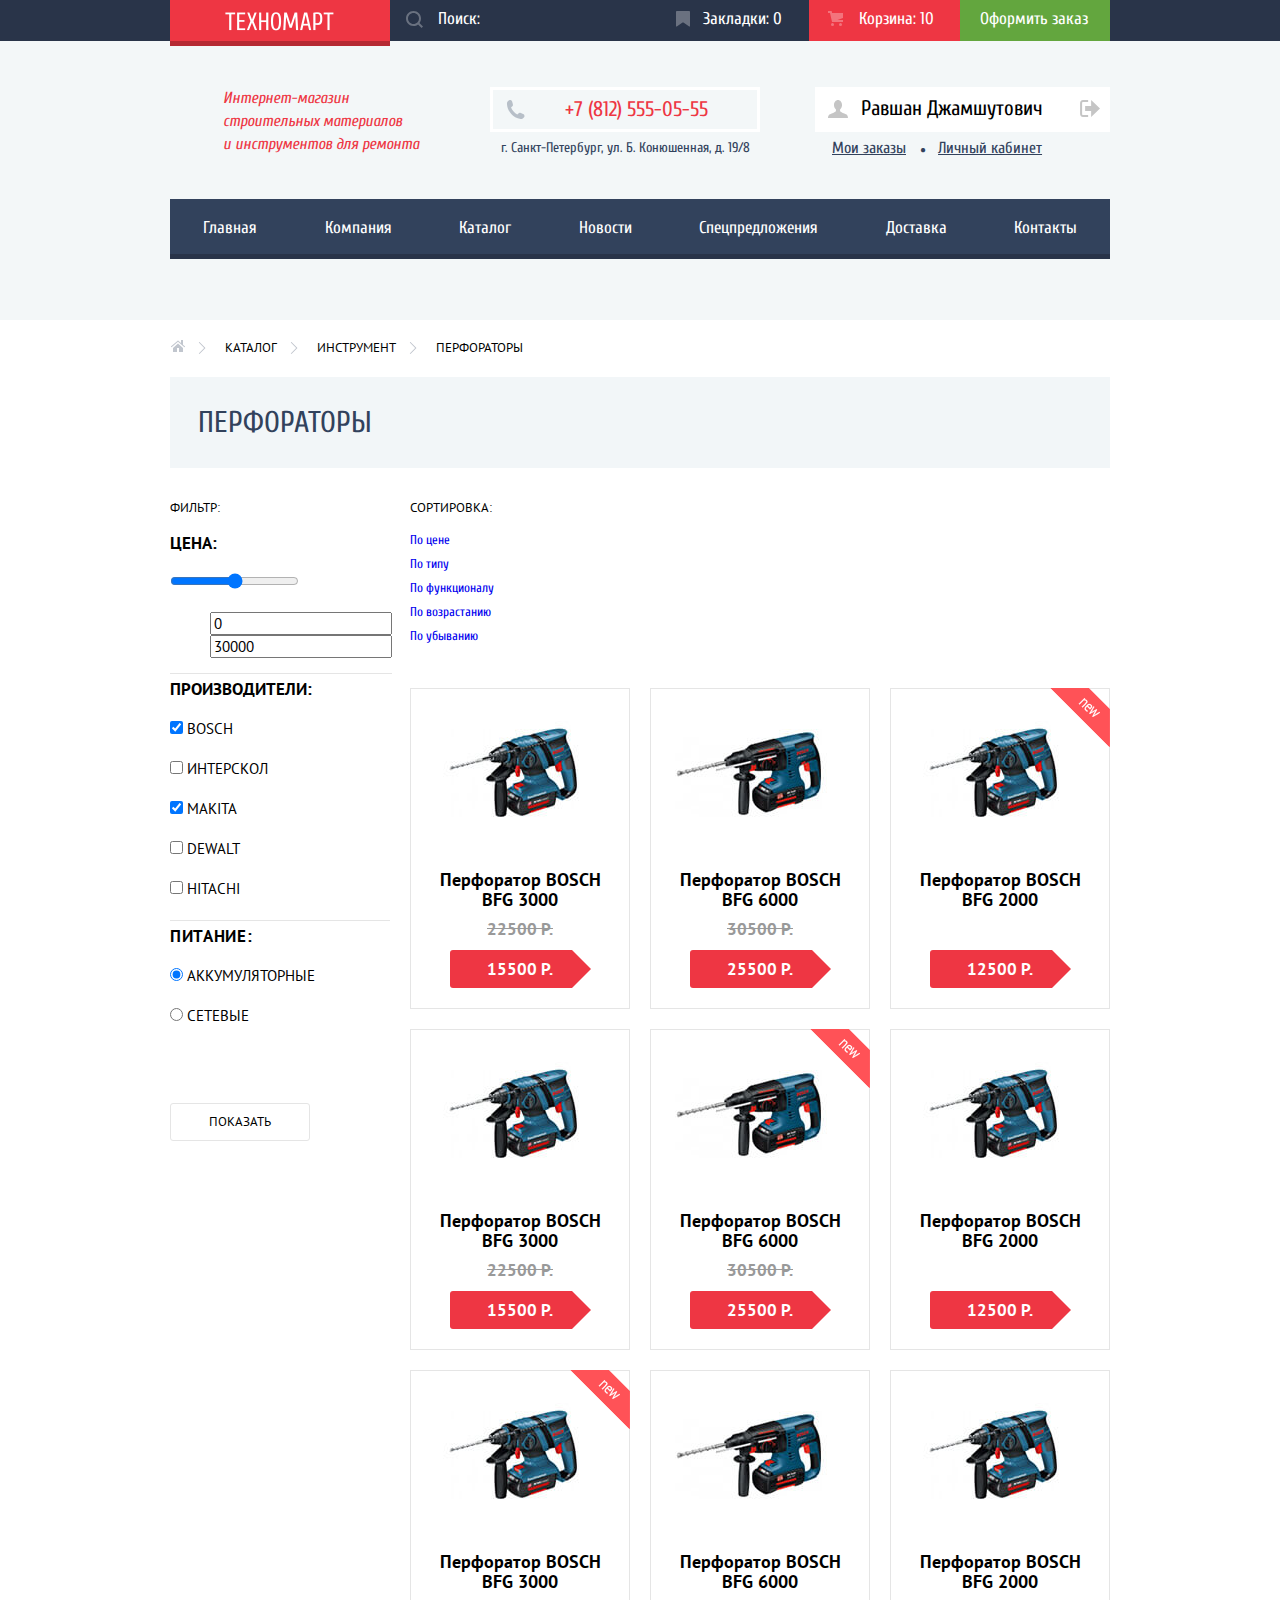
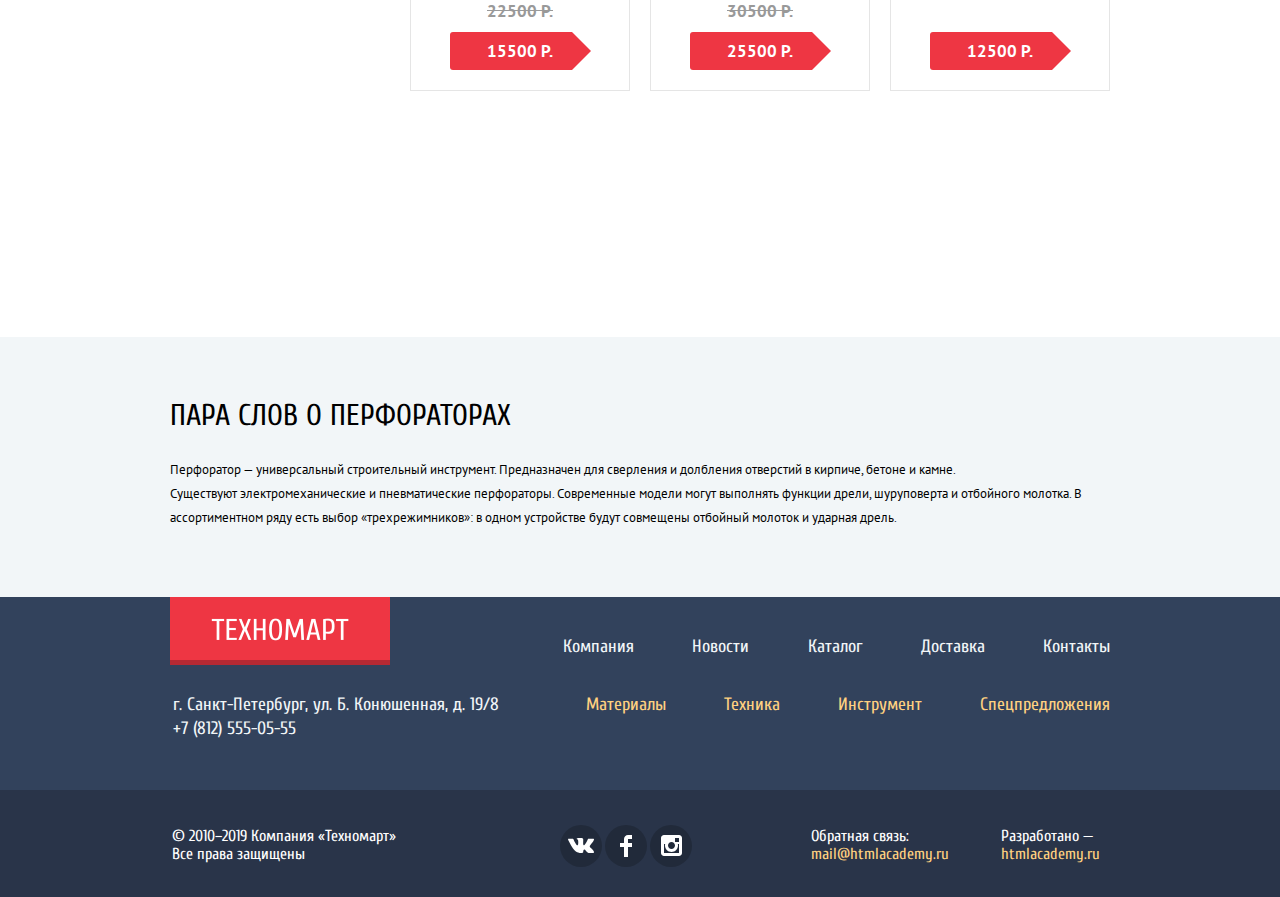
==== commit 080abea9: "Added popup windows to main and catalog pages" ====
--- a/catalog.html
+++ b/catalog.html
@@ -17,18 +17,16 @@
 					</a>
 					<div class="search-wrapper">						
 						<input type="search" id="site-serch" placeholder="Поиск:" aria-label="Поиск по сайту">
-						<div class="search-icon">
-							<svg version="1.1" xmlns="http://www.w3.org/2000/svg" xmlns:xlink="http://www.w3.org/1999/xlink" x="0px" y="0px" width="17px"
-							height="17px" viewBox="0 0 17 17" enable-background="new 0 0 17 17" xml:space="preserve" >
-							<g id="search-1">
-							</g>
-							<g id="search-2">
-								<path fill="#FFFFFF" d="M17,15.586l-3.542-3.542C14.421,10.782,15,9.21,15,7.5C15,3.358,11.643,0,7.5,0C3.358,0,0,3.358,0,7.5
-								C0,11.643,3.358,15,7.5,15c1.71,0,3.282-0.579,4.544-1.542L15.586,17L17,15.586z M2,7.5C2,4.467,4.467,2,7.5,2
-								C10.532,2,13,4.467,13,7.5c0,3.032-2.468,5.5-5.5,5.5C4.467,13,2,10.532,2,7.5z"/>
-							</g>
-						</svg>
-					</div>
+						<svg class="search-icon" version="1.1" xmlns="http://www.w3.org/2000/svg" xmlns:xlink="http://www.w3.org/1999/xlink" x="0px" y="0px" width="17px"
+						height="17px" viewBox="0 0 17 17" enable-background="new 0 0 17 17" xml:space="preserve" >
+						<g id="search-1">
+						</g>
+						<g id="search-2">
+							<path fill="#FFFFFF" d="M17,15.586l-3.542-3.542C14.421,10.782,15,9.21,15,7.5C15,3.358,11.643,0,7.5,0C3.358,0,0,3.358,0,7.5
+							C0,11.643,3.358,15,7.5,15c1.71,0,3.282-0.579,4.544-1.542L15.586,17L17,15.586z M2,7.5C2,4.467,4.467,2,7.5,2
+							C10.532,2,13,4.467,13,7.5c0,3.032-2.468,5.5-5.5,5.5C4.467,13,2,10.532,2,7.5z"/>
+						</g>
+					</svg>
 				</div>
 				<a class="bookmarks" href="#">Закладки: 0 
 					<span class="visually-hidden">закладок</span>
@@ -53,49 +51,43 @@
 			</div>
 			<div class="account">
 				<div class="account-action">
-					<a class="user-name" href="#">
-						<div class="user-profile-icon">
-							<svg version="1.1" id="user" xmlns="http://www.w3.org/2000/svg" xmlns:xlink="http://www.w3.org/1999/xlink" x="0px" y="0px"
-							width="20px" height="18px" viewBox="0 0 20 18" enable-background="new 0 0 20 18" xml:space="preserve">
+					<a class="user-name" href="#">						
+						<svg class="user-profile-icon" version="1.1" id="user" xmlns="http://www.w3.org/2000/svg" xmlns:xlink="http://www.w3.org/1999/xlink" x="0px" y="0px" width="20px" height="18px" viewBox="0 0 20 18" enable-background="new 0 0 20 18" xml:space="preserve">
 							<path fill="#c5c5c5" d="M17.881,14.166c-2.144-0.735-4.256-1.666-5.207-2.39c-0.657-0.501-0.77-1.618-0.517-2.415
 							c1.118-0.903,1.864-2.477,1.864-4.278C14.021,2.276,12.221,0,10,0S5.979,2.276,5.979,5.083c0,1.801,0.746,3.374,1.863,4.277
 							c0.253,0.798,0.141,1.915-0.517,2.416c-0.95,0.724-3.063,1.654-5.207,2.39S0,18,0,18h20C20,18,20.025,14.901,17.881,14.166z"/>
+						</svg>					
+						Равшан Джамшутович
+					</a>						
+					<a class="user-exit" href="#">
+						<svg class="user-icon-exit" version="1.1" id="logout" xmlns="http://www.w3.org/2000/svg" xmlns:xlink="http://www.w3.org/1999/xlink" x="0px" y="0px" width="21px" height="17px" viewBox="0 0 21 17" enable-background="new 0 0 21 17" xml:space="preserve">
+							<g>
+								<polygon fill="#c5c5c5" points="21,8.5 12.125,0 12.125,6 6.125,6 6.125,11 12.125,11 12.125,17 	"/>
+								<path fill="#c5c5c5" d="M3.106,13.952V3.048c0.018-0.376,0.171-1.057,1.01-1.057h5.027V0H4.116C1.938,0,1.112,1.81,1.087,3.027
+								v10.946C1.112,15.189,1.938,17,4.116,17h5.027v-1.99H4.116C3.277,15.01,3.124,14.327,3.106,13.952z"/>
+							</g>
 						</svg>
-					</div>
-					Равшан Джамшутович
-				</a>						
-				<a class="user-exit" href="#">
-					<div class="user-icon-exit">
-						<svg version="1.1" id="logout" xmlns="http://www.w3.org/2000/svg" xmlns:xlink="http://www.w3.org/1999/xlink" x="0px" y="0px"
-						width="21px" height="17px" viewBox="0 0 21 17" enable-background="new 0 0 21 17" xml:space="preserve">
-						<g>
-							<polygon fill="#c5c5c5" points="21,8.5 12.125,0 12.125,6 6.125,6 6.125,11 12.125,11 12.125,17 	"/>
-							<path fill="#c5c5c5" d="M3.106,13.952V3.048c0.018-0.376,0.171-1.057,1.01-1.057h5.027V0H4.116C1.938,0,1.112,1.81,1.087,3.027
-							v10.946C1.112,15.189,1.938,17,4.116,17h5.027v-1.99H4.116C3.277,15.01,3.124,14.327,3.106,13.952z"/>
-						</g>
-					</svg>
+					</a>
 				</div>
-			</a>
-		</div>
-		<div class="account-info">
-			<a class="user-info" href="#">Мои заказы</a>
-			<span>&#9679;</span>
-			<a class="user-info" href="#">Личный кабинет</a>
-		</div>
-	</div>
-</div>
-<nav class="main-navigation">
-	<ul>
-		<li><a href="index.html">Главная</a></li>
-		<li><a href="#">Компания</a></li>
-		<li aria-current="page"><span class="visually-hidden">Текущий пункт:</span><a>Каталог</a></li>
-		<li><a href="#">Новости</a></li>
-		<li><a href="#">Спецпредложения</a></li>
-		<li><a href="#">Доставка</a></li>
-		<li><a href="#">Контакты</a></li>
-	</ul>
-</nav>
-</div>
+				<div class="account-info">
+					<a class="user-info" href="#">Мои заказы</a>
+					<span>&#9679;</span>
+					<a class="user-info" href="#">Личный кабинет</a>
+				</div>
+			</div>
+		</div>
+		<nav class="main-navigation">
+			<ul>
+				<li><a href="index.html">Главная</a></li>
+				<li><a href="#">Компания</a></li>
+				<li aria-current="page"><span class="visually-hidden">Текущий пункт:</span><a>Каталог</a></li>
+				<li><a href="#">Новости</a></li>
+				<li><a href="#">Спецпредложения</a></li>
+				<li><a href="#">Доставка</a></li>
+				<li><a href="#">Контакты</a></li>
+			</ul>
+		</nav>
+	</div>
 </header>
 <main>
 	<div class="container">
@@ -412,13 +404,23 @@
 	</div>
 </footer>
 <section class="modal modal-order">
-	<h2 class="visually-hidden">Оформление заказа</h2>
-	<p>Товар добавлен в корзину!</p>
-	<ul class="order">
-		<li><a href="#" class="checkout">Оформить заказ</a></li>
-		<li><a href="#" class="cancel">Продолжить покупки</a></li>
-	</ul>
+	<div class="container">
+		<h2 class="visually-hidden">Оформление заказа</h2>
+		<div class="order-wrapper">
+			<div class="icon-checkbox"></div>
+			<p>Товар добавлен в корзину!</p>
+		</div>
+	</div>
+	<div class="modal-wrapper-bg">
+		<div class="container">
+			<ul class="order-list">
+				<li><a href="#" class="button button-order">Оформить заказ</a></li>
+				<li><a href="#" class="button button-cancel">Продолжить покупки</a></li>
+			</ul>
+		</div>
+	</div>
 	<button class="modal-close" type="button" aria-label="Закрыть окно">x</button>
 </section>
+<script src="js/script.js"></script>
 </body>
 </html>--- a/css/style.css
+++ b/css/style.css
@@ -360,8 +360,8 @@
 	height: 17px;
 }
 
-.login:hover + .login-icon path,
-.login:hover + .login-icon polygon,
+.login:hover .login-icon path,
+.login:hover .login-icon polygon,
 .login-icon:hover polygon,
 .login-icon:hover path {
 	fill: #32425C;
@@ -1174,5 +1174,200 @@
 	margin-top: 0;
 }
 
-
-
+/* Modal */
+
+.modal {
+	display: none;
+	position: fixed;
+	background-color: #ffffff;
+	box-shadow: 0 20px 40px #000000;
+}
+
+.modal-write-us {
+	bottom: 200px;
+	left: 50%;
+	width: 460px;
+	margin-left: -310px;
+	padding-top: 46px;
+	padding-bottom: 33px;
+	padding-left: 80px;
+	padding-right: 80px;
+	border-top: 7px solid #ff5357;
+	border-bottom: 113px solid #f4f4f4;
+}
+
+.modal-write-us form {
+	position: relative;
+}
+
+.modal-write-us label {
+	display: inline-block;
+	font-size: 18px;
+	line-height: 18px;
+}
+
+.modal-close {
+	position: absolute;
+	top: 16px;
+	right: 9px;
+	width: 21px;
+	height: 21px;
+	font-size: 0;
+	background: none;
+	border: 0;
+	cursor: pointer;
+}
+
+.modal-write-us p {
+	margin: 0;
+}
+
+.modal-close::before,
+.modal-close::after {
+	content: '';
+	position: absolute;
+	top: 2px;
+	left: -2px;
+	width: 27px;
+	height: 4px;
+	background-color: #ee3643;
+}
+
+.modal-close::before {
+	transform: rotate(45deg);
+}
+
+.modal-close::after {
+	transform: rotate(-45deg);
+}
+
+.form-wrapper {
+	display: flex;
+	justify-content: space-between;
+	margin-bottom: 18px;
+}
+
+.form-wrapper p:first-child {
+	margin-right: 20px;
+}
+
+.modal-write-us textarea,
+.modal-write-us input[type="text"],
+.modal-write-us input[type="email"] {
+	margin: 0;
+	margin-top: 5px;
+	padding-top: 8px;
+	padding-bottom: 8px;
+	padding-left: 14px;
+	font-family: 'PT Sans', Arial, sans-serif;
+	line-height: 18px;
+	border: 2px solid #dee3e4;
+	border-radius: 3px;
+	box-sizing: border-box;
+}
+
+.modal-write-us input[type="text"],
+.modal-write-us input[type="email"] {
+	width: 220px;
+}
+
+.modal-write-us textarea {
+	width: 460px;
+	height: 115px;
+}
+
+.modal-write-us .button-send {
+	position: absolute;
+	width: 100%;
+	margin-top: 70px;
+	border: 0;
+}
+
+.modal-map {
+	left: 50%;
+	bottom: 358px;
+	width: 940px;
+	height: 445px;
+	margin-left: -470px;
+	box-shadow: 0px 0px 15px 1px rgba(47, 42, 43, 0.5);
+}
+
+.modal-map p {
+	margin: 0;
+}
+
+.modal-order {
+	left: 50%;
+	top: 410px;
+	margin-left: -310px;
+	border-top: 7px solid #ff5357;
+}
+
+.modal-order .container {
+	width: 460px;
+	padding-left: 80px;
+	padding-right: 80px;
+}
+
+.modal-order .modal-wrapper-bg {
+	padding-top: 38px;
+	padding-bottom: 38px;
+	background-color: #f1f1f1;
+}
+
+.modal-order p {
+	margin: 0;
+}
+
+.modal-order .order {
+	margin: 0;
+	padding: 0;
+	list-style-type: none;
+}
+
+.order-wrapper {
+	display: flex;
+	align-items: center;
+	padding-top: 47px;
+	padding-bottom: 50px;
+}
+
+.modal-order p {
+	margin: 0;
+	font-size: 30px;
+	line-height: 30px;
+}
+
+.modal-order .icon-checkbox {
+	width: 66px;
+	height: 66px;
+	margin-right: 35px;
+	background-image: url('../img/cart-modul-icon.svg');
+	background-repeat: no-repeat;
+	background-position: 0 0;
+}
+
+.modal-order .order-list {
+	display: flex;
+	justify-content: space-between;
+	margin: 0;
+	padding: 0;
+	list-style-type: none;
+}
+
+.modal-order .button-order {
+	padding-left: 60px;
+	padding-right: 62px;
+}
+
+.modal-order .button-cancel {
+	padding-left: 45px;
+	padding-right: 45px;
+	background-color: #ffffff;
+	color: #000000;
+}
+
+.modal-show {
+	display: block;
+}
+
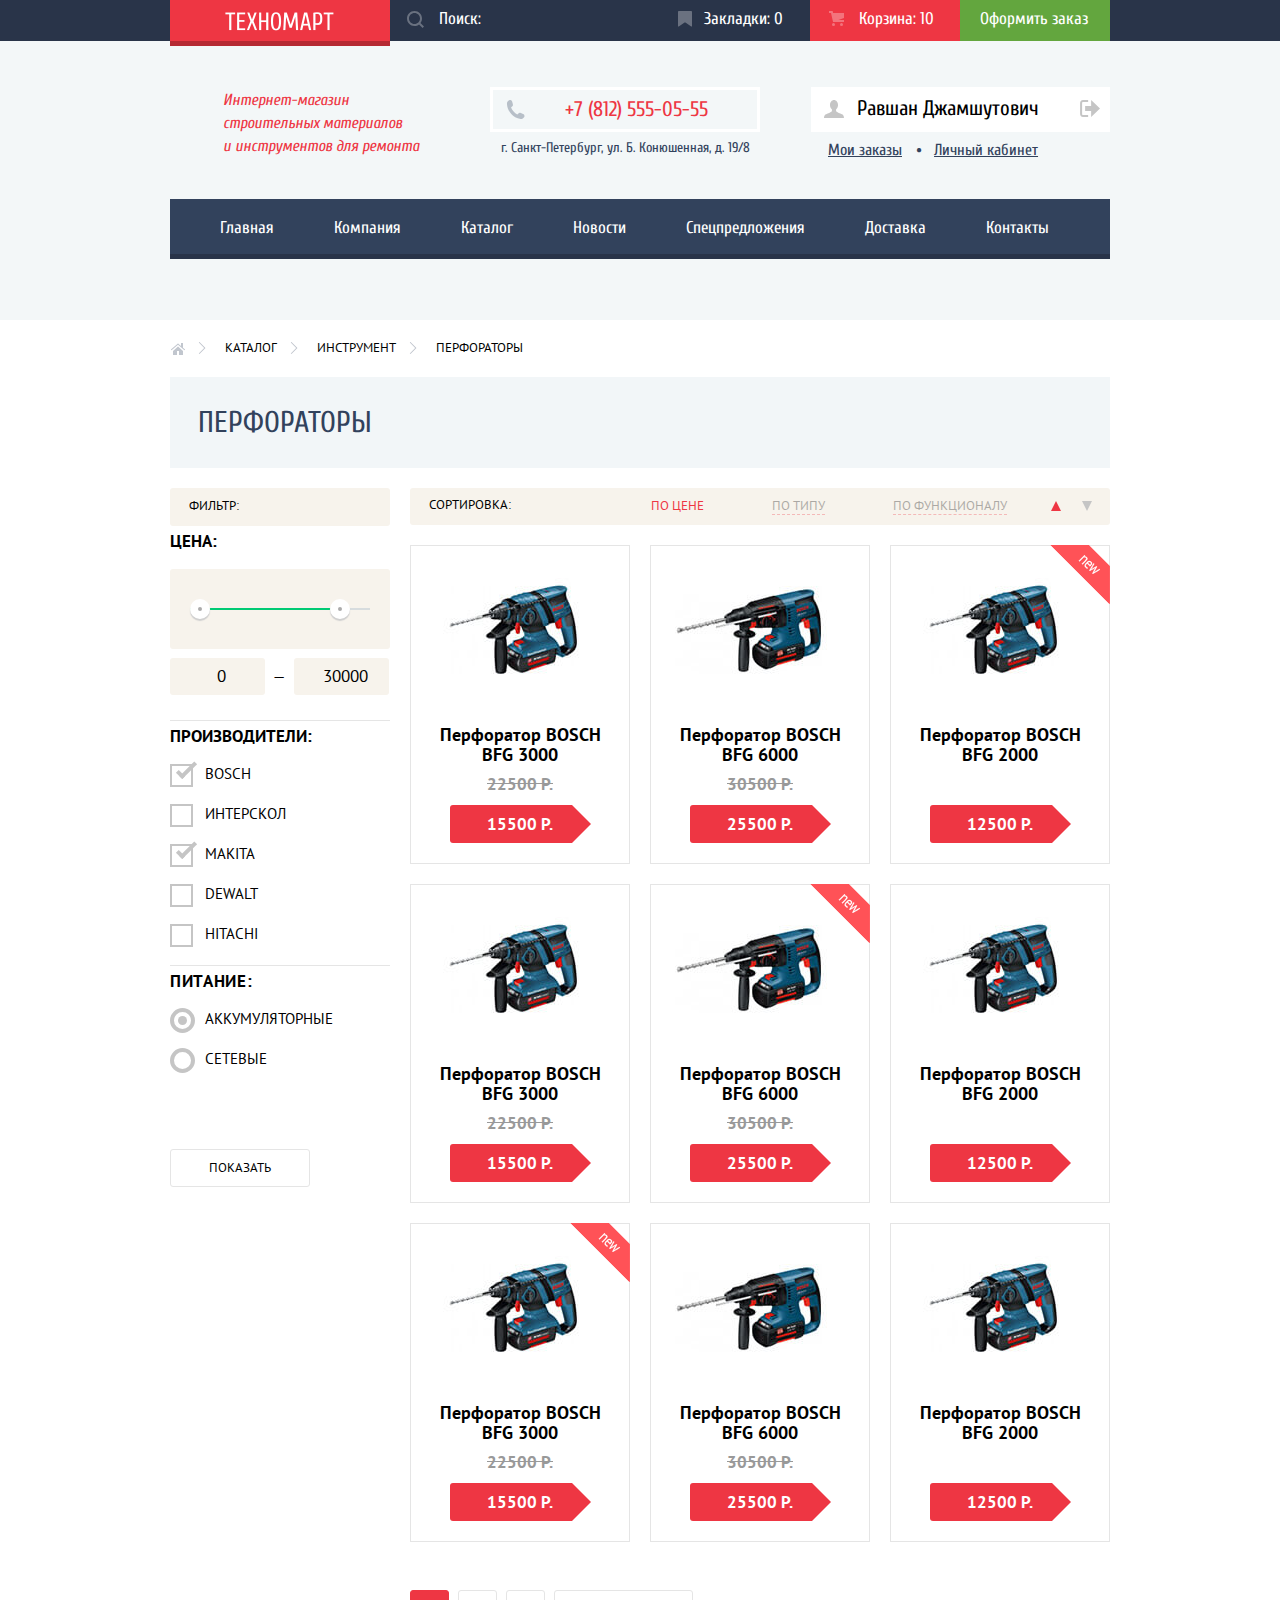
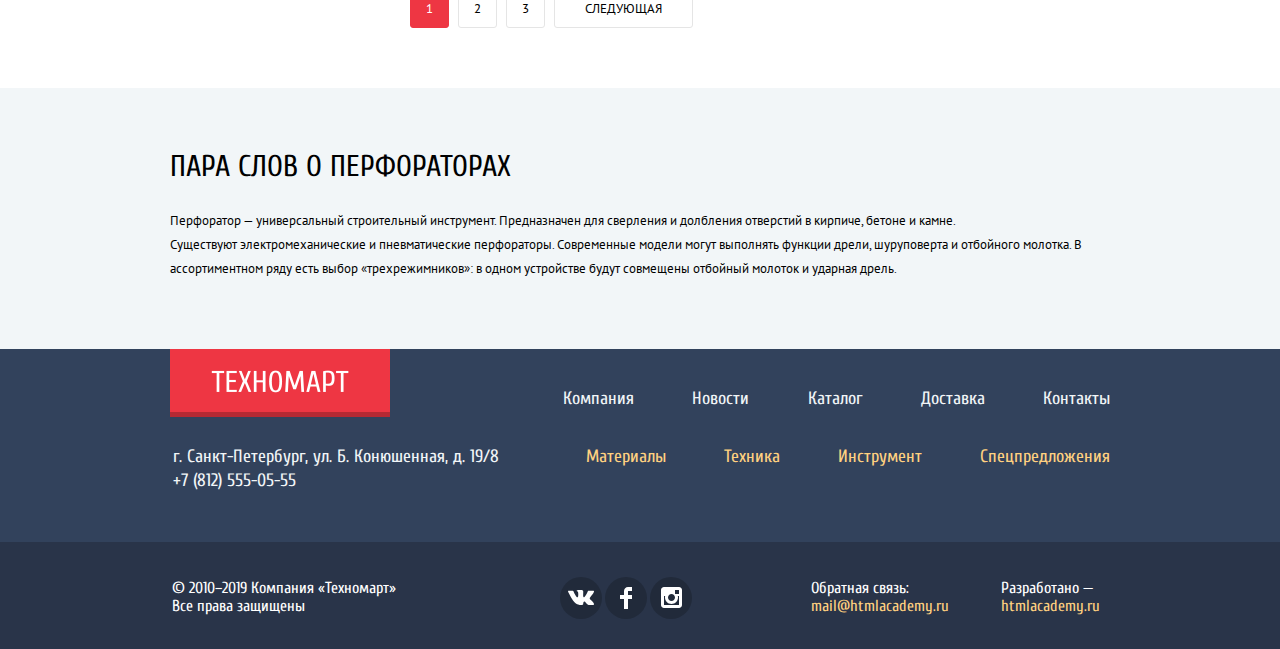
==== commit 204ef21b: "Added styles to filters and sort sesctions" ====
--- a/catalog.html
+++ b/catalog.html
@@ -18,7 +18,7 @@
 					<div class="search-wrapper">						
 						<input type="search" id="site-serch" placeholder="Поиск:" aria-label="Поиск по сайту">
 						<svg class="search-icon" version="1.1" xmlns="http://www.w3.org/2000/svg" xmlns:xlink="http://www.w3.org/1999/xlink" x="0px" y="0px" width="17px"
-						height="17px" viewBox="0 0 17 17" enable-background="new 0 0 17 17" xml:space="preserve" >
+						height="17px" viewBox="0 0 17 17" enable-background="new 0 0 17 17" xml:space="preserve" aria-hidden="true">
 						<g id="search-1">
 						</g>
 						<g id="search-2">
@@ -52,7 +52,7 @@
 			<div class="account">
 				<div class="account-action">
 					<a class="user-name" href="#">						
-						<svg class="user-profile-icon" version="1.1" id="user" xmlns="http://www.w3.org/2000/svg" xmlns:xlink="http://www.w3.org/1999/xlink" x="0px" y="0px" width="20px" height="18px" viewBox="0 0 20 18" enable-background="new 0 0 20 18" xml:space="preserve">
+						<svg class="user-profile-icon" version="1.1" id="user" xmlns="http://www.w3.org/2000/svg" xmlns:xlink="http://www.w3.org/1999/xlink" x="0px" y="0px" width="20px" height="18px" viewBox="0 0 20 18" enable-background="new 0 0 20 18" xml:space="preserve" aria-hidden="true">
 							<path fill="#c5c5c5" d="M17.881,14.166c-2.144-0.735-4.256-1.666-5.207-2.39c-0.657-0.501-0.77-1.618-0.517-2.415
 							c1.118-0.903,1.864-2.477,1.864-4.278C14.021,2.276,12.221,0,10,0S5.979,2.276,5.979,5.083c0,1.801,0.746,3.374,1.863,4.277
 							c0.253,0.798,0.141,1.915-0.517,2.416c-0.95,0.724-3.063,1.654-5.207,2.39S0,18,0,18h20C20,18,20.025,14.901,17.881,14.166z"/>
@@ -60,7 +60,7 @@
 						Равшан Джамшутович
 					</a>						
 					<a class="user-exit" href="#">
-						<svg class="user-icon-exit" version="1.1" id="logout" xmlns="http://www.w3.org/2000/svg" xmlns:xlink="http://www.w3.org/1999/xlink" x="0px" y="0px" width="21px" height="17px" viewBox="0 0 21 17" enable-background="new 0 0 21 17" xml:space="preserve">
+						<svg class="user-icon-exit" version="1.1" id="logout" xmlns="http://www.w3.org/2000/svg" xmlns:xlink="http://www.w3.org/1999/xlink" x="0px" y="0px" width="21px" height="17px" viewBox="0 0 21 17" enable-background="new 0 0 21 17" xml:space="preserve" aria-hidden="true">
 							<g>
 								<polygon fill="#c5c5c5" points="21,8.5 12.125,0 12.125,6 6.125,6 6.125,11 12.125,11 12.125,17 	"/>
 								<path fill="#c5c5c5" d="M3.106,13.952V3.048c0.018-0.376,0.171-1.057,1.01-1.057h5.027V0H4.116C1.938,0,1.112,1.81,1.087,3.027
@@ -105,51 +105,56 @@
 				<h2 class="filter-title">Фильтр:</h2>
 				<form class="filter" method="get" action="https://echo.htmlacademy.ru">
 					<fieldset>
-						<legend>Цена:</legend>
-						<input type="range" min="0" max="50000" step="100">
-						<ul>
-							<li class="filter-option">
-								<input class="filter-input filter-input-text" type="text" name="min-cost" value="0" id="filter-min-cost">
-							</li>
-							<li class="filter-option">
-								<input class="filter-input filter-input-text" type="text" name="max-cost" value="30000" id="filter-max-cost">
+						<legend class="price">Цена:</legend>
+						<div class="range-filter">
+							<div class="range-controls">
+								<div class="scale">
+									<div class="bar"></div>
+								</div>
+								<div class="toggle togglel-min"><span class="visually-hidden">Фильтр выбора миимальной цены</span></div>
+								<div class="toggle togglel-max"><span class="visually-hidden">Фильтр выбора максимальной цены</span></div>
+							</div>
+							<div class="price-controls">
+								<input class="min-price" type="text" name="min-cost" value="0" aria-label="Минималная цена товра">
+								<span class="price-line">&#8212;</span>
+								<input class="max-price" type="text" name="max-cost" value="30000" aria-label="Максимальная цена товра">
+							</div>
+						</div>
+					</fieldset>
+					<fieldset>
+						<legend class="legend-title ">Производители:</legend>
+						<ul class="manufacturer-list">
+							<li class="filter-option">
+								<input class="visually-hidden filter-input filter-input-checkbox" type="checkbox" name="bosch" id="filter-bosch"  checked>
+								<label for="filter-bosch">Bosch</label>
+							</li>
+							<li class="filter-option">
+								<input class="visually-hidden filter-input filter-input-checkbox" type="checkbox" name="interskol" id="filter-interskol">
+								<label for="filter-interskol">Интерскол</label>
+							</li>
+							<li class="filter-option">
+								<input class="visually-hidden ilter-input filter-input-checkbox" type="checkbox" name="makita" id="filter-makita" checked>
+								<label for="filter-makita">Makita</label>
+							</li>
+							<li class="filter-option">
+								<input class="visually-hidden filter-input filter-input-checkbox" type="checkbox" name="dewalt" id="filter-dewalt">
+								<label for="filter-dewalt">Dewalt</label>
+							</li>
+							<li class="filter-option">
+								<input class="visually-hidden filter-input filter-input-checkbox" type="checkbox" name="hitachi" id="filter-hitachi">
+								<label for="filter-hitachi">Hitachi</label>
 							</li>
 						</ul>
 					</fieldset>
 					<fieldset>
-						<legend>Производители:</legend>
-						<ul class="manufacturer-list">
-							<li class="filter-option">
-								<input class="filter-input filter-input-checkbox" type="checkbox" name="bosch" id="filter-bosch" checked>
-								<label for="filter-bosch">Bosch</label>
-							</li>
-							<li class="filter-option">
-								<input class="filter-input filter-input-checkbox" type="checkbox" name="interskol" id="filter-interskol">
-								<label for="filter-interskol">Интерскол</label>
-							</li>
-							<li class="filter-option">
-								<input class="ilter-input filter-input-checkbox" type="checkbox" name="makita" id="filter-makita" checked>
-								<label for="filter-makita">Makita</label>
-							</li>
-							<li class="filter-option">
-								<input class="filter-input filter-input-checkbox" type="checkbox" name="dewalt" id="filter-dewalt">
-								<label for="filter-dewalt">Dewalt</label>
-							</li>
-							<li class="filter-option">
-								<input class="filter-input filter-input-checkbox" type="checkbox" name="hitachi" id="filter-hitachi">
-								<label for="filter-hitachi">Hitachi</label>
-							</li>
-						</ul>
-					</fieldset>
-					<fieldset>
-						<legend class="power-title">Питание:</legend>
+						<legend class="legend-title powet-title">Питание:</legend>
 						<ul class="power-list">
 							<li class="filter-option">
-								<input class="filter-input filter-input-radio" type="radio" name="power" value="battery" id="filter-battery" checked>
+								<input class="visually-hidden filter-input filter-input-radio" type="radio" name="power" value="battery" id="filter-battery" checked>
 								<label for="filter-battery">Аккумуляторные</label>
 							</li>
 							<li class="filter-option">
-								<input class="filter-input filter-input-radio" type="radio" name="power" value="network" id="filter-network">
+								<input class="visually-hidden filter-input filter-input-radio" type="radio" name="power" value="network" id="filter-network">
 								<label for="filter-network">Сетевые</label>
 							</li>
 						</ul>
@@ -159,15 +164,15 @@
 			</section>
 			<div class="goods-columns">
 				<section class="sort">
-					<h2 class="filter-title">Сортировка:</h2>
+					<h2 class="sort-title">Сортировка:</h2>
 					<ul class="list">
-						<li class="current-sort"><a href="#">По цене</a></li>
-						<li><a href="#">По типу</a></li>
-						<li><a href="#">По функционалу</a></li>
+						<li class="item-type-sort"><a class="active">По цене</a></li>
+						<li class="item-type-sort"><a href="#">По типу</a></li>
+						<li class="item-type-sort"><a href="#">По функционалу</a></li>
 					</ul>
-					<ul class="type-of-sort">
-						<li><a href="#">По возрастанию</a></li>
-						<li><a href="#">По убыванию</a></li>
+					<ul class="price-sort">
+						<li class="item-price-sort"><a class="sort-active price-up" aria-label="По возрастанию"></a></li>
+						<li class="item-price-sort"><a class="price-down" href="#" aria-label="По убыванию"></a></li>
 					</ul>
 				</section>
 				<section class="catalog">
@@ -331,10 +336,10 @@
 						</li>
 					</ul>
 					<ul class="pagination-list" aria-label="pagination">
-						<li class="pagination-item pagination-item-current" aria-current="page"><a><span class="visually-hidden">Текущая страница</span>1</a></li>
-						<li class="pagination-item"><a href="#"><span class="visually-hidden">Страница</span>2</a></li>
-						<li class="pagination-item"><a href="#"><span class="visually-hidden">Страница</span>3</a></li>
-						<li class="pagination-item"><a href="#">Следующая<span class="visually-hidden">Страница</span></a></li>
+						<li aria-current="page"><a class="pagination-item pagination-item-current"><span class="visually-hidden">Текущая страница</span>1</a></li>
+						<li><a class="pagination-item" href="#"><span class="visually-hidden">Страница</span>2</a></li>
+						<li><a class="pagination-item" href="#"><span class="visually-hidden">Страница</span>3</a></li>
+						<li><a class="next-page pagination-item" href="#">Следующая<span class="visually-hidden">Страница</span></a></li>
 					</ul>
 				</section>
 			</div>
--- a/css/style.css
+++ b/css/style.css
@@ -38,8 +38,8 @@
 }
 
 .main-header {
-	min-height: 320px; /* temp */
-	margin-bottom: 60px;
+	min-height: 320px;
+	margin-bottom: 58px;
 }
 
 .main-header {
@@ -91,7 +91,7 @@
 }
 
 .top-header input {
-	width: 269px;
+	width: 100%;
 	padding-top: 10px;
 	padding-bottom: 13px;
 	padding-left: 49px;
@@ -102,6 +102,8 @@
 
 .search-wrapper {
 	position: relative;
+	width: 270px;
+	box-sizing: border-box;
 }
 
 .top-header .search-icon {
@@ -167,9 +169,15 @@
 }
 
 .top-header .bookmarks {
-	padding-left: 45px;
+	width: 150px;
+	padding-left: 44px;
 	padding-right: 27px;
 	text-align: center;
+	box-sizing: border-box;
+}
+
+.bookmarks.with-item {
+	background-color: #ee3643;
 }
 
 .top-header .bookmarks::before {
@@ -186,9 +194,11 @@
 }
 
 .top-header .cart {
-	padding-left: 50px;
-	padding-right: 31px;
+	width: 150px;
+	padding-left:49px;
+	padding-right: 30px;
 	text-align: center;
+	box-sizing: border-box;
 }
 
 .top-header .cart::before {
@@ -210,10 +220,12 @@
 }
 
 .top-header .checkout {
+	width: 150px;
 	padding-left: 20px;
 	padding-right: 22px;
 	text-align: center;
 	background-color: #63a63e;
+	box-sizing: border-box;
 }
 
 .top-header .checkout:hover {
@@ -237,6 +249,7 @@
 .info h1 {
 	width: 250px;
 	margin: 0;
+	margin-top: 2px;
 	margin-right: 17px;
 	padding: 0;
 	padding-left: 53px;
@@ -286,7 +299,7 @@
 
 .user-navigation,
 .user-menu {
-	min-width: 280px;
+	width: 281px;
 	margin: 0;
 	padding: 0;
 	margin-left: auto;
@@ -294,6 +307,7 @@
 }
 
 .account {
+	width: 299px;
 	margin: 0;
 	padding: 0;
 	margin-left: auto;
@@ -303,6 +317,7 @@
 .user-navigation .item  {
 	position: relative;
 	display: inline-block;
+	vertical-align: middle;
 	background-color: #ffffff;
 }
 
@@ -332,8 +347,8 @@
 
 .user-navigation .login {
 	margin-right: 6px;
-	padding-left: 46px;	
-	padding-right: 21px;
+	padding-left: 47px;	
+	padding-right: 20px;
 }
 
 .login-icon {
@@ -381,7 +396,6 @@
 .user-icon-exit:hover polygon {
 	fill: #32425C;
 }
-
 
 .user-navigation .sign-up {
 	padding-left: 24px;
@@ -439,6 +453,7 @@
 	display: inline-block;
 	font-size: 16px;
 	line-height: 18px;
+	vertical-align: middle;
 	color: #32425c;
 	text-decoration: underline;
 }
@@ -464,8 +479,9 @@
 .main-navigation ul {
 	display: flex;
 	flex-wrap: wrap;
-	justify-content: space-between;
-	margin: 0;
+	justify-content: flex-start;
+	margin: 0;
+	margin-left: 20px;
 	padding: 0;
 	list-style-type: none;
 }
@@ -474,8 +490,8 @@
 	display: block;
 	padding-top: 20px;
 	padding-bottom: 23px;
-	padding-left: 33px;
-	padding-right: 33px;
+	padding-left: 30px;
+	padding-right: 30px;
 	color: #ffffff;
 	vertical-align: middle;
 }
@@ -490,6 +506,7 @@
 }
 
 section .title {
+	margin: 0;
 	font-size: 30px;
 	font-weight: 400;
 	line-height: 30px;
@@ -517,8 +534,481 @@
 	background-color: #ba2732;
 }
 
+.offers {
+	margin-bottom: 53px;
+}
+
+.offers-first-row {
+	display: flex;
+	justify-content: space-between;
+	flex-wrap: wrap;
+	margin-bottom: 20px;
+}
+
+.offers-second-row {
+	display: flex;
+	justify-content: space-between;
+	flex-wrap: wrap;
+}
+
+.offers-column {
+	display: flex;
+	flex-direction: column;
+}
+
+.offers .offers-item {
+	position: relative;
+	width: 277px;
+	padding-top: 20px;
+	padding-bottom: 29px;
+	padding-left: 23px;
+	color: #ffffff;
+}
+
+.offers .offers-item::after {
+	content: '';
+	position: absolute;
+	background-repeat: no-repeat;
+	background-position: 0 0;
+}
+
+.offers-item.materials::after  {
+	top: 31px;
+	right: 43px;
+	width: 44px;
+	height: 65px;
+	background-image: url(../img/icon-materials.svg);
+}
+
+.offers-item.tools::after  {
+	top: 33px;
+	right: 27px;
+	width: 75px;
+	height: 61px;
+	background-image: url(../img/icon-tools.svg);
+}
+
+.offers-item.equipment::after  {
+	top: 31px;
+	right: 31px;
+	width: 78px;
+	height: 62px;
+	background-image: url(../img/icon-equipment.svg);
+}
+
+.offers-item.discount::after  {
+	top: 25px;
+	right: 45px;
+	width: 59px;
+	height: 72px;
+	background-image: url(../img/icon-discount.svg);
+}
+
+.offers-item.delivery::after  {
+	top: 31px;
+	right: 31px;
+	width: 78px;
+	height: 63px;
+	background-image: url(../img/icon-delivery.svg);
+}
+
+.offers-item .new-good {
+	top: 0;
+	right: 0;
+}
+
+.offers-item .title {
+	margin: 0;
+	padding-bottom: 20px;
+	font-size: 24px;
+	font-weight: 700;
+	line-height: 30px;
+	text-transform: none;
+}
+
+.offers-item .link-offer {
+	padding: 11px 24px;
+	font-size: 14px;
+	line-height: 18px;
+	color: #ffffff;
+	text-transform: uppercase;
+	background-color: rgba(0, 0, 0, 0.1);
+	border-radius: 3px;
+} 
+
+.offers-item .link-offer:hover {
+	background-color: rgba(0, 0, 0, 0.2);
+}
+
+.offers-item .link-offer:active {
+	background-color: rgba(0, 0, 0, 0.3);
+}
+
+.materials .link-offer {
+	margin-left: 2px;
+}
+
+.tools .link-offer {
+	margin-left: 2px;
+	padding-left: 27px;
+	padding-right: 27px;
+}
+
+.equipment .link-offer {
+	padding-left: 30px;
+	padding-right: 30px;
+}
+
+.discount .link-offer {
+	padding-left: 23px;
+	padding-right: 23px;
+}
+
+.delivery .link-offer {
+	padding-left: 37px;
+	padding-right: 37px;
+}
+
+.offers-item.materials {
+	background-color: #ffbf47;
+}
+
+.offers-item.tools {
+	background-color: #3bbce3;
+}
+
+.offers-item.equipment {
+	background-color: #dc91d8;
+}
+
+.offers-item.discount {
+	margin-bottom: 20px;
+	background-color: #8ed78f;
+}
+
+.offers-item.delivery {
+	background-color: #ffc047;
+}
+
+.item {
+	position: relative;
+}
+
+.slider {
+	position: relative;
+	width: 620px;
+	margin: 0;
+	padding: 0;
+	list-style-type: none;
+}
+
+.slider .item {
+	position: relative;
+	width: 100%;
+	height: 100%;
+	background-repeat: no-repeat;
+}
+
+.item.item-1 {
+	background-image: url(../img/slider-image-perforator.jpg);
+	background-color: #878380;
+}
+
+
+.item.item-2 {
+	background-image: url(../img/slider-image-drill.jpg);
+	background-color: #9f8d83;
+}
+
+.slider .slider-desription {
+	position: absolute;
+	top: 22px;
+	left: 24px;
+	color: #ffffff;
+}
+
+.slider-desription .slider-title {
+	margin: 0;
+	margin-bottom: 2px;
+	font-family: 'Cuprum', Arial, sans-serif;
+	font-size: 36px;
+	line-height: 36px;
+	font-weight: 700;
+	text-transform: uppercase;
+}
+
+.slider-desription span {
+	font-size: 18px;
+	line-height: 24px;
+}
+
+.item.item-1 {
+	display: none;
+}
+
+.slider .slider-button {
+	position: absolute;
+	left: 25px;
+	bottom: 22px;
+	padding-top: 11px;
+	padding-bottom: 9px;
+	padding-left: 50px;
+	padding-right: 46px;
+}
+
+.slider-switcher {
+	position: absolute;
+	top: 50%;
+	margin-top: -20px;
+	width: 22px;
+	height: 40px;
+	background: transparent;
+	border: none;
+	cursor: pointer;
+}
+
+.radio-swithes {
+	position: absolute;
+	left: 50%;
+	bottom: 22px;
+	margin-left: -15px;
+}
+
+.radio-swithes .radio-switcher-item {
+	position: relative;
+	display: inline-block;
+	width: 10px;
+	height: 10px;
+	margin-right: 7px;
+	vertical-align: top;
+	vertical-align: middle;
+	background-color: #ffffff;
+	border-radius: 50%;
+	cursor: pointer;
+}
+
+.radio-switcher-item.active::before {
+	content: '';
+	position: absolute;
+	top: 2px;
+	left: 50%;
+	width: 6px;
+	height: 6px;
+	margin-left: -3px;
+	background-color: #ee3643;
+	border-radius: 50%;
+}
+
+
+.slider-switcher.prev {
+	left: 25px;
+	background-image: url(../img/icon-left.svg);
+}
+
+.slider-switcher.next {
+	right: 20px;
+	background-image: url(../img/icon-right.svg);
+}
+
+.manufacturers {
+	margin-bottom: 65px;
+}
+
+.manufacturers .title,
+.popular-goods .title {
+	display: flex;
+	justify-content: space-between;
+	align-items: center;
+	margin-bottom: 20px;
+	padding-top: 25px;
+	padding-bottom: 25px;
+	padding-left: 29px;
+	padding-right: 24px;
+	background: #f9f5f0;
+}
+
+.title h2 {
+	margin: 0;
+	font-size: 30px;
+	line-height: 30px;
+	font-weight: 400;
+	color: #32425c;
+}
+
+.title .button {
+	padding-left: 55px;
+	padding-right: 55px;
+}
+
+.popular-goods .item:nth-child(4n) {
+	margin-right: 0;
+}
+
+.manufacturers .button {
+	padding-left: 69px;
+	padding-right: 69px;
+}
+
+.manufacturers .list {
+	display: flex;
+	justify-content: space-between;
+	flex-wrap: wrap;
+	padding: 0;
+	margin: 0;
+	font-size: 0;
+	list-style-type: none;
+}
+
+.manufacturers .item {
+	width: 218px;
+	min-height: 143px;
+	margin-right: 20px;
+	margin-bottom: 20px;
+	text-align: center;
+	border: 1px solid #eaeaea;
+}
+
+.manufacturers .item:nth-child(4n) {
+	margin-right: 0;
+}
+
+.manufacturers .brand {
+	display: flex;
+	justify-content: center;
+	align-items: center;
+	flex-wrap: wrap;
+	width: 100%;
+	height: 100%;
+	text-align: center;
+	vertical-align: middle;
+}
+
+.manufacturers .brand:hover {
+	box-shadow: 0px 10px 25px 0px rgba(41, 52, 73, 0.5); 
+
+}
+
+.manufacturers .brand:active {
+	box-shadow: 0px 4px 10px 0px rgba(41, 52, 73, 0.5); 
+	opacity: 0.5;
+}
+
 .services {
+	margin-bottom: 78px;
+	padding-top: 65px;
 	background-color: #f4f7f9;
+}
+
+.services-columns {
+	display: flex;
+	margin-top: 69px;
+}
+
+.delivery-wrapper,
+.guarantee-wrapper,
+.credit-wrapper {
+	width: 700px;
+	min-height: 285px;
+}
+
+.services .title {
+	margin-bottom: 26px;
+}
+.services-list {
+	position: relative;
+	width: 240px;
+	margin: 0;
+	padding: 0;
+	list-style-type: none;
+}
+
+.services-list::after {
+	content: '';
+	width: 10px;
+	height: 272px;
+	top: -43px;
+	right: 0;
+	position: absolute;
+	background-image: url(../img/shadow-line.png);
+	background-repeat: no-repeat;
+	background-position: center;
+}
+
+.services .description {
+	padding-left: 80px;
+	width: 300px;
+}
+
+.description.guarantee {
+	width: 380px;
+}
+
+.credit p {
+	margin: 0;	
+	margin-bottom: 28px;
+}
+
+.credit .button {
+	padding-left: 45px;
+	padding-right: 45px;
+}
+
+.description h3 {
+	margin: 0;
+	margin-bottom: 22px;
+	font-size: 36px;
+	line-height: 36px;
+	font-weight: 400;
+	color: #32425c;
+	text-transform: uppercase;
+}
+
+.services-list .item {
+	display: block;
+	padding-top: 14px;
+	padding-bottom: 16px;
+	padding-left: 23px;
+	font-size: 21px;
+	line-height: 30px;
+	font-weight: 700;
+	color: #ffffff;
+	background-color: #32425c;
+	border-bottom: 1px solid #25354f;
+	border-top: 1px solid #41516b;;
+}
+
+.services-list .item:hover:not(.active) {
+	background-color: #293449;
+}
+
+.services-list .active {
+	color: #32425c;
+	background-color: #ffffff;
+	border-bottom: 1px solid #ffffff;
+	border-top: 1px solid #ffffff;
+}
+
+.delivery-wrapper {
+	background-image: url(../img/delivery-bg.png);
+	background-repeat: no-repeat;
+	background-position: right 24px;
+}
+
+.guarantee-wrapper {
+	background-image: url(../img/warranty-bg.png);
+	background-repeat: no-repeat;
+	background-position: 319px 3px;
+}
+
+.credit-wrapper {
+	background-image: url(../img/loan-bg.png);
+	background-repeat: no-repeat;
+	background-position: 245px 0;
+}
+
+.credit-wrapper,
+.guarantee-wrapper  {
+	display: none;
 }
 
 .services p,
@@ -797,6 +1287,7 @@
 	display: inline-block;
 	width: 15px;
 	height: 12px;
+	vertical-align: middle;
 	background-image: url('../img/icon-home.svg');
 	background-repeat: no-repeat;
 	background-position: 0 0;
@@ -853,6 +1344,7 @@
 .goods-columns {
 	display: flex;
 	flex-direction: column;
+	margin-bottom: 40px;
 }
 
 .filters {
@@ -860,15 +1352,21 @@
 }
 
 .filter-title {
+	margin: 0;
+	padding-left: 19px;
+	padding-top: 9px;
+	padding-bottom: 11px;
 	font-size: inherit;
 	font-weight: 400;
 	line-height: 18px;
 	font-family: 'PT Sans', Arial, sans-serif;
 	text-transform: uppercase;
+	background-color: #f7f3ec;
+	border-radius: 3px;
 }
 
 .filters legend {
-	margin-bottom: 15px;
+	margin-bottom: 13px;
 	font-size: 17px;
 	font-weight: 700;
 	font-family: 'PT Sans', Arial, sans-serif;
@@ -876,6 +1374,11 @@
 	text-transform: uppercase;	
 }
 
+.filters .price {
+	margin-top: 11px;
+	margin-bottom: 13px;
+}
+
 .filter fieldset {
 	margin: 0;
 	padding: 0;
@@ -884,6 +1387,7 @@
 }
 
 .filter fieldset:last-of-type {
+	margin-bottom: 60px;
 	border: 0;
 }
 
@@ -895,14 +1399,92 @@
 	list-style-type: none;
 }
 
+.range-controls {
+	position: relative;
+	height: 41px;
+	margin-bottom: 9px;
+	padding-top: 39px;
+	padding-left: 20px;
+	padding-right: 20px;
+	background: #f7f3ec;
+	border-radius: 3px;
+}
+
+.range-controls .scale {
+	height: 2px;
+	background: #d7dcde;
+}
+
+.range-controls .bar {
+	width: 80%;
+	height: 2px;
+	background: #00ca74;
+}
+
+.range-controls .toggle {
+	position: absolute;
+	top: 30px;
+	left: 0;
+	width: 4px;
+	height: 4px;
+	padding: 0;
+	border: 8px solid #ffffff;
+	background-color: #ababab;
+	box-shadow: 0 2px 1px 0 #cfcfcf;
+	border-radius: 50%;
+	cursor: pointer;
+}
+
+.range-controls .togglel-min {
+	left: 20px;
+}
+
+.range-controls .togglel-max {
+	left: 160px;
+}
+
+.price-controls {
+	margin-bottom: 25px;
+}
+
+.price-controls input {
+	width: 70px;
+	padding-top: 9px;
+	padding-bottom: 10px;
+	padding-left: 16px;
+	padding-right: 9px;
+	font-family: 'PT Sans', Arial, sans-serif;
+	font-size: 17px;
+	line-height: 18px;
+	text-align: center;
+	border: none;
+	border-radius: 3px;
+	background: #f7f3ec;
+}
+
+.price-controls .price-line {
+	font-size: 16px;
+}
+
+.price-controls .min-price  {
+	margin-right: 6px;
+}
+
+.price-controls .max-price  {
+	margin-left: 7px;
+}
+
 .manufacturer-list,
 .power-list {
 	margin: 0;
 	padding: 0;
 }
 
-.power-title {
+.legend-title {
 	margin-top: 17px;
+}
+
+.powet-title {
 	letter-spacing: 0.7px;
 }
 
@@ -917,10 +1499,6 @@
 
 .manufacturer-list .filter-option:last-child {
 	margin-bottom: 0;
-}
-
-.power-list {
-	margin-bottom: 77px;
 }
 
 input[type='radio']:disabled,
@@ -939,18 +1517,164 @@
 	text-transform: uppercase;
 	background-color: #ffffff;
 	border: 1px solid #e5e5e5;
+	cursor: pointer;
+}
+
+.filter-option {
+	padding-left: 35px;
+}
+
+.filter-option label {
+	position: relative;
+	display: block;
+	cursor: pointer;
+	user-select: none;
+}
+
+.filter-input-checkbox + label::before {
+	content: '';
+	position: absolute;
+	top: 0;
+	left: -35px;
+	width: 19px;
+	height: 19px;
+	border: 2px solid #c5c5c5;
+}
+
+.filter-input-checkbox:checked + label::after {
+	content: '';
+	position: absolute;
+	top: 0px;
+	left: -29px;
+	width: 17px;
+	height: 5px;
+	border: 4px solid #c5c5c5;
+	border-top-style: none;
+	border-right-style: none;
+	transform: rotate(-45deg);
+}
+
+.filter-input-radio + label::before {
+	content: '';
+	position: absolute;
+	top: -1px;
+	left: -35px;
+	width: 17px;
+	height: 17px;
+	border: 4px solid #c5c5c5;
+	border-radius: 50%;
+}
+
+.filter-input-radio:checked + label::after {
+	content: '';
+	position: absolute;
+	top: 7px;
+	left: -27px;
+	width: 9px;
+	height: 9px;
+	background: #c5c5c5;
+	border-radius: 50%;
 }
 
 .sort {
+	display: flex;
+	align-items: center;
+	flex-wrap: wrap;
 	width: 700px;
-	margin-bottom: 20px;
+	padding-top: 5px;
+	padding-bottom: 7px;
+	background-color: #f7f3ec;
+	border-radius: 3px;
+}
+
+.sort .sort-title {
+	margin: 0;
+	padding-left: 19px;
+	font-size: inherit;
+	font-weight: 400;
+	line-height: 18px;
+	font-family: 'PT Sans', Arial, sans-serif;
+	text-transform: uppercase;
 }
 
 .sort .list,
-.sort .type-of-sort {
+.sort .price-sort {
 	margin: 0;
 	padding: 0;
 	list-style-type: none;
+}
+
+.sort .list {
+	width: 380px;
+}
+
+.sort .list {
+	margin-left: 140px;
+}
+
+.sort .item-type-sort {
+	margin-right: 65px;
+	display: inline-block;
+	vertical-align: middle;
+}
+
+.sort .item-type-sort:nth-child(3n) {
+	margin-right: 0;
+}
+
+.item-type-sort a {	
+	line-height: 18px;
+	font-family: 'PT Sans', Arial, sans-serif;
+	color: #000000;
+	text-transform: uppercase;
+	border-bottom: 1px dashed #ee3643;
+	opacity: 0.3;
+}
+
+.item-type-sort a:hover:not(.active) {
+	opacity: 1;
+	border-bottom-style: solid;
+}
+
+.item-type-sort .active {
+	color: #ee3643;
+	border-bottom: none;
+	opacity: 1;
+}
+
+.sort .price-sort {
+	margin-left: 20px;
+}
+
+.price-sort .item-price-sort {
+	display: inline-block;
+	vertical-align: middle;
+}
+
+.price-sort .price-up {
+	display: block;
+	margin-right: 18px;
+	border-left: 5px solid transparent; 
+	border-right: 5px solid transparent;
+	border-bottom: 10px solid #c5c5c5;
+}
+
+.price-sort .price-down {
+	display: block;
+	border-left: 5px solid transparent; 
+	border-right: 5px solid transparent;
+	border-top: 10px solid #c5c5c5;
+}
+
+.price-sort .sort-active {
+	border-bottom-color:  #ee3643;
+	border-top-color: #ee3643;
+}
+
+.price-sort .price-up:hover:not(.sort-active),
+.price-sort .price-down:hover:not(.sort-active) {
+	border-bottom-color: #000000;
+	border-top-color:  #000000;
 }
 
 .catalog {
@@ -959,13 +1683,24 @@
 	font-size: 0;
 }
 
+.popular-catalog {
+	margin-bottom: 1px;
+}
+
+.popular-catalog .list, 
 .catalog .list {
 	margin: 0;
-	margin-bottom: 50px;
+	margin-bottom: 28px;
 	padding: 0;
 	list-style-type: none;
-}
-
+	font-size: 0;
+}
+
+.popular-catalog .list {
+	margin-bottom: 0;
+}
+
+.popular-catalog .item,
 .catalog .item {
 	position: relative;
 	display: inline-block;
@@ -975,6 +1710,7 @@
 	font-size: 16px;
 	font-weight: 700;
 	text-align: center;
+	vertical-align: middle;
 	border: 1px solid #e5e5e5;
 }
 
@@ -994,13 +1730,16 @@
 	z-index: 20;
 }
 
+
+.popular-catalog .action,
 .catalog .action {
 	position: absolute;
 	top: 0;
 	left: 0;
 	width: 218px;
 	height: 88px;
-	margin: 40px 0;
+	padding-top: 44px;
+	padding-bottom: 40px;
 	background-color: #ffffff;
 	z-index: 10;
 }
@@ -1071,10 +1810,12 @@
 	border-color: #518534;
 }
 
+.popular-catalog .action,
 .catalog .action {
 	display: none;
 }
 
+.popular-catalog .item:hover .action,
 .catalog .item:hover .action {
 	display: block;
 }
@@ -1089,13 +1830,14 @@
 	display: block;
 }
 
+.popular-catalog .item:hover,
 .catalog .item:hover {
 	box-shadow: 0 0 10px rgba(41, 52, 72, 0.5);
 }
 
 .item h3 {
 	margin: 0;
-	margin-top: 11px;
+	margin-top: 9px;
 	margin-bottom: 10px;
 	font-size: 18px;
 	line-height: 20px;
@@ -1107,6 +1849,8 @@
 	margin: 0;
 }
 
+.popular-catalog .old-price,
+.popular-catalog .price,
 .catalog .old-price,
 .catalog .price {
 	font-size: 17px;
@@ -1124,6 +1868,7 @@
 	text-decoration: line-through;
 }
 
+.popular-catalog .price,
 .catalog .price  {
 	position: relative;
 	display: block;
@@ -1136,6 +1881,7 @@
 	border-radius: 3px;
 }
 
+.popular-catalog .price::after,
 .catalog .price::after {
 	content: '';
 	position: absolute;
@@ -1148,15 +1894,54 @@
 }
 
 .pagination-list {
+	display: flex;
+	flex-wrap: wrap;
 	margin: 0;
 	padding: 0;
-	margin-bottom: 60px;
 	list-style-type: none;
+}
+
+.pagination-list .pagination-item {
+	margin-right: 9px;
+}
+
+
+
+.pagination-list .pagination-item {
+	display: block;
+	padding: 9px 15px;
+	font-family: "PT Sans", sans-serif;
+	font-size: 13px;
+	line-height: 18px;
+	color: #000000;
+	text-transform: uppercase;
+	border: 1px solid #e5e5e5;
+	border-radius: 3px;
+}
+
+.pagination-item:hover:not(.pagination-item-current) {
+	border-color: #bdc6ca;
+}
+
+.pagination-item:active:not(.pagination-item-current) {
+	border-color: #ee3744;
+}
+
+.pagination-list .next-page {
+	padding-left: 30px;
+	padding-right: 30px;
+}
+
+.pagination-item.pagination-item-current  {
+	background-color: #ee3643;
+	border: 1px solid #ee3643;
+	border-radius: 3px;
+	color: #ffffff;
 }
 
 .about-tool {
 	padding-top: 64px;
-	padding-bottom: 67px;
+	padding-bottom: 68px;
 	background-color: #f2f6f8;
 }
 
@@ -1181,6 +1966,7 @@
 	position: fixed;
 	background-color: #ffffff;
 	box-shadow: 0 20px 40px #000000;
+	z-index: 20;
 }
 
 .modal-write-us {
@@ -1204,6 +1990,7 @@
 	display: inline-block;
 	font-size: 18px;
 	line-height: 18px;
+	vertical-align: middle;
 }
 
 .modal-close {
@@ -1296,11 +2083,30 @@
 	margin: 0;
 }
 
+.modal-map iframe {
+  position: relative;
+  z-index: 2;
+  border: none;
+}
+
+.modal-map p {
+  position: absolute;
+  top: 0;
+  left: 0;
+  z-index: 1;
+  margin: 0;
+}
+
+.modal-map .modal-close {
+	z-index: 2;
+}
+
 .modal-order {
 	left: 50%;
 	top: 410px;
 	margin-left: -310px;
 	border-top: 7px solid #ff5357;
+	box-shadow: 0px 0px 15px 1px rgba(47, 42, 43, 0.5);
 }
 
 .modal-order .container {
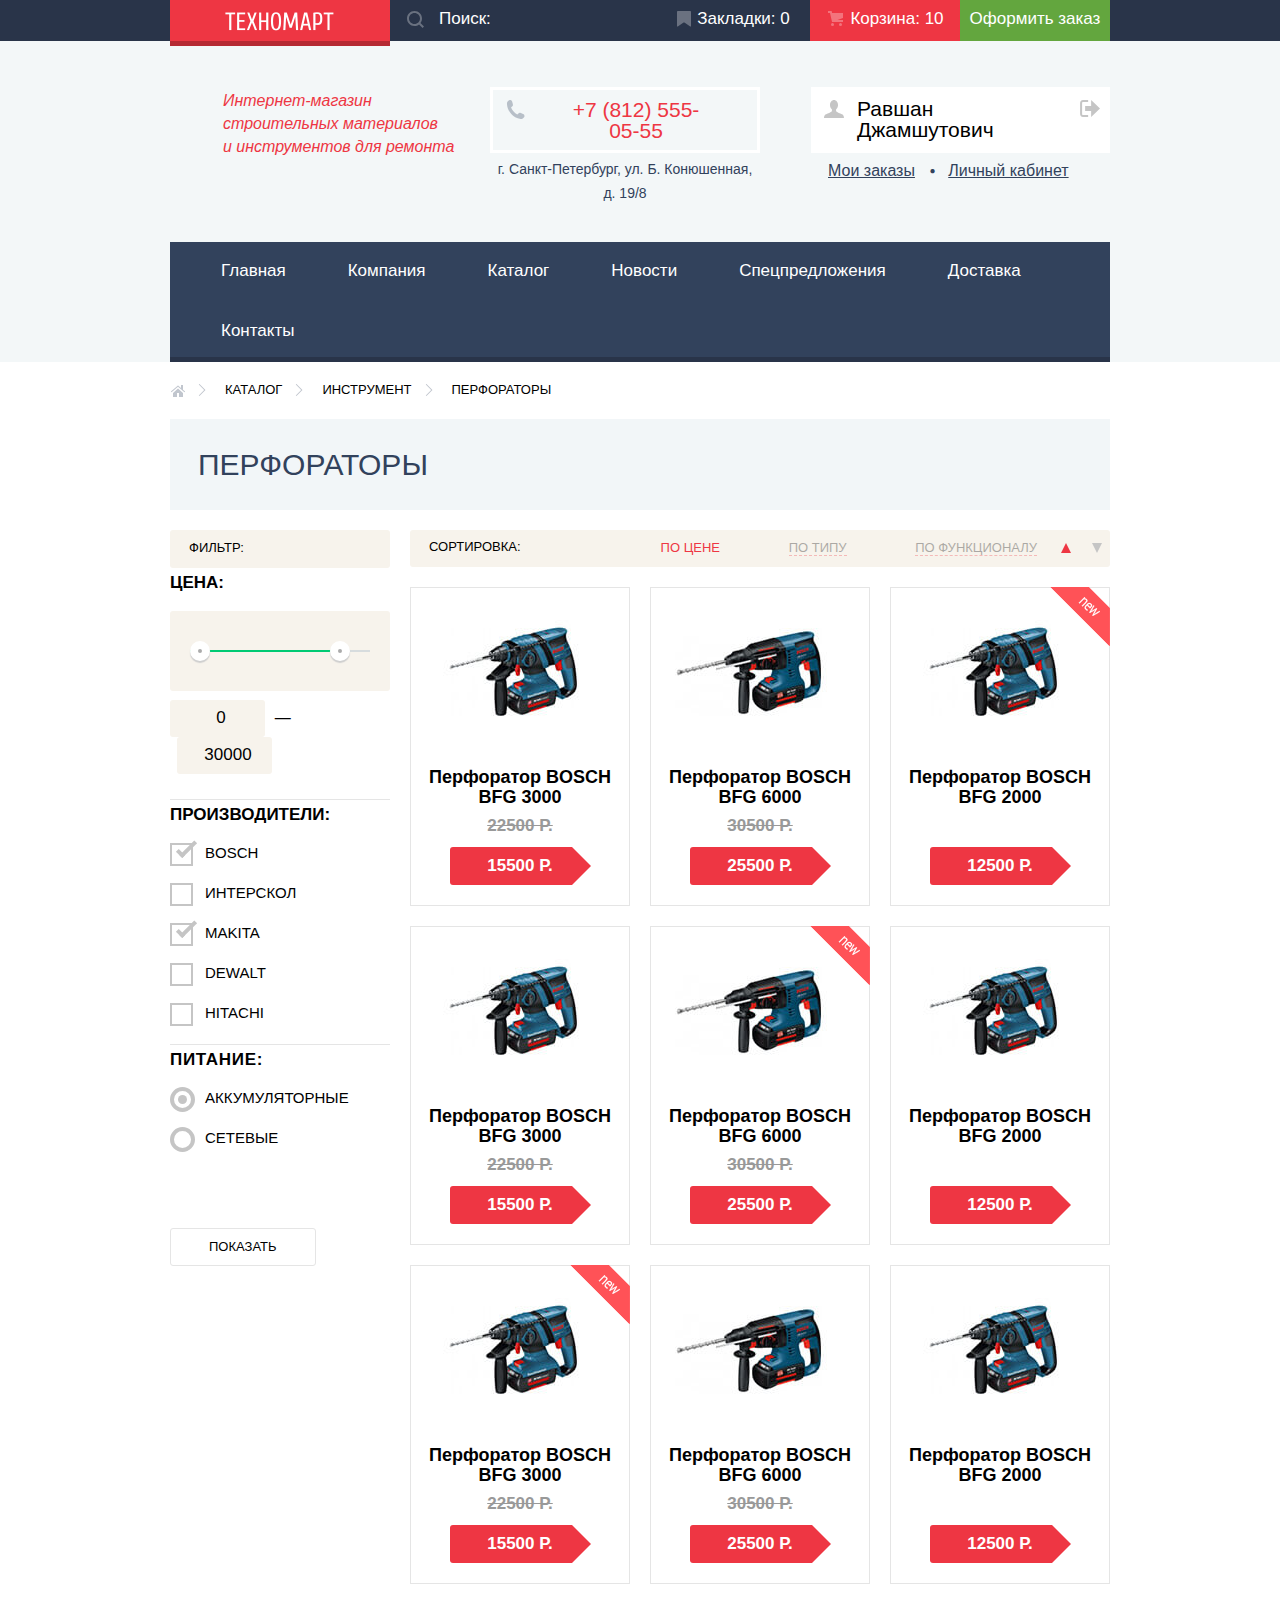
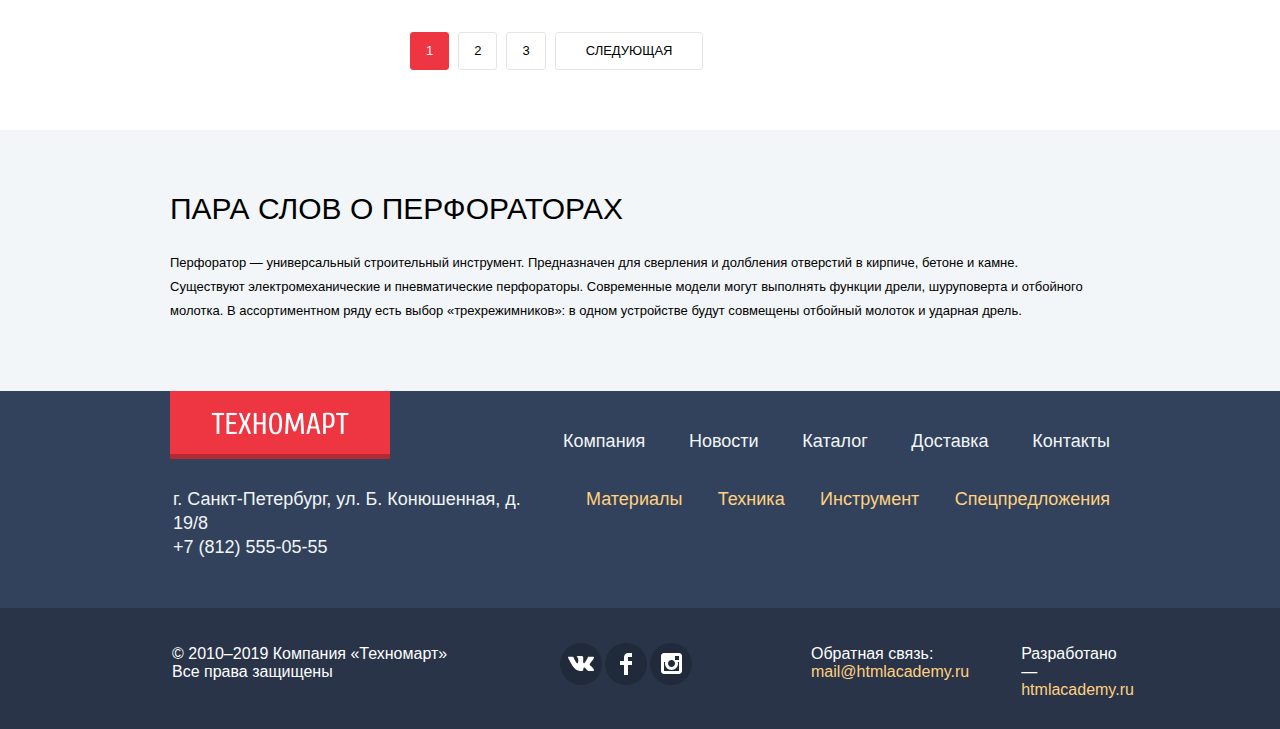
==== commit d6f4c3cb: "Added actions with popup windwos and slider. Some fixes" ====
--- a/catalog.html
+++ b/catalog.html
@@ -3,7 +3,7 @@
 <head>
 	<meta charset="UTF-8">
 	<title>HTML Academy: Техномарт</title>
-	<link rel="stylesheet" href="https://fonts.googleapis.com/css?family=Cuprum:400,400i,700%7CPT+Sans:400,700&display=swap&subset=cyrillic">
+	<link rel="preload" as="font" type="font/woff2" href="https://fonts.googleapis.com/css?family=Cuprum:400,400i,700%7CPT+Sans:400,700&display=swap&subset=cyrillic">
 	<link rel="stylesheet" href="css/normalize.css">
 	<link rel="stylesheet" href="css/style.css">
 </head>
@@ -31,7 +31,7 @@
 				<a class="bookmarks" href="#">Закладки: 0 
 					<span class="visually-hidden">закладок</span>
 				</a>
-				<a class="cart cart-with-items" href="#">Корзина: 10 
+				<a class="cart with-items" href="#">Корзина: 10 
 					<span class="visually-hidden">товаров в корзине</span>
 				</a>
 				<a class="checkout" href="#">Оформить заказ</a>
--- a/css/style.css
+++ b/css/style.css
@@ -26,7 +26,8 @@
 	border: 0;
 	padding: 0;
 	white-space: nowrap;
-	clip-path: inset(100%);
+	-webkit-clip-path: inset(100%);
+	        clip-path: inset(100%);
 	clip: rect(0 0 0 0);
 	overflow: hidden;
 }
@@ -54,9 +55,14 @@
 
 .top-header {
 	position: relative;
+	display: -webkit-box;
+	display: -ms-flexbox;
 	display: flex;
-	flex-wrap: wrap;
-	justify-content: flex-end;
+	-ms-flex-wrap: wrap;
+	    flex-wrap: wrap;
+	-webkit-box-pack: end;
+	    -ms-flex-pack: end;
+	        justify-content: flex-end;
 	font-size: 17px;
 	line-height: 18px;
 	color: #ffffff;
@@ -83,11 +89,13 @@
 	padding-right: 56px;
 	text-align: center;
 	background-color: #ee3643;
-	box-shadow: inset 0 -5px 0 rgba(0, 0, 0, 0.24);
+	-webkit-box-shadow: inset 0 -5px 0 rgba(0, 0, 0, 0.24);
+	        box-shadow: inset 0 -5px 0 rgba(0, 0, 0, 0.24);
 }
 
 .top-header {
-	align-content: center;
+	-ms-flex-line-pack: center;
+	    align-content: center;
 }
 
 .top-header input {
@@ -103,7 +111,8 @@
 .search-wrapper {
 	position: relative;
 	width: 270px;
-	box-sizing: border-box;
+	-webkit-box-sizing: border-box;
+	        box-sizing: border-box;
 }
 
 .top-header .search-icon {
@@ -123,6 +132,21 @@
 	opacity: 1;
 }
 
+.top-header input::-webkit-input-placeholder {
+	color: #ffffff;
+	opacity: 1;
+}
+
+.top-header input:-ms-input-placeholder {
+	color: #ffffff;
+	opacity: 1;
+}
+
+.top-header input::-ms-input-placeholder {
+	color: #ffffff;
+	opacity: 1;
+}
+
 .top-header input::placeholder {
 	color: #ffffff;
 	opacity: 1;
@@ -138,10 +162,10 @@
 	opacity: 1;
 }
 
-.top-header .logo:hover {
+.inner-page .logo:hover {
 	background-color: #ca2c37;
 }
-.top-header .logo:active {
+.inner-page .logo:active {
 	background-color: #ba2732;
 }
 
@@ -170,21 +194,17 @@
 
 .top-header .bookmarks {
 	width: 150px;
-	padding-left: 44px;
-	padding-right: 27px;
+	padding-left: 17px;
 	text-align: center;
-	box-sizing: border-box;
-}
-
-.bookmarks.with-item {
-	background-color: #ee3643;
+	-webkit-box-sizing: border-box;
+	        box-sizing: border-box;
 }
 
 .top-header .bookmarks::before {
 	content: '';
 	position: absolute;
 	top: 11px;
-	left: 18px;
+	left: 17px;
 	width: 14px;
 	height: 16px;
 	background-image: url('../img/icon-bookmark.svg');
@@ -195,17 +215,17 @@
 
 .top-header .cart {
 	width: 150px;
-	padding-left:49px;
-	padding-right: 30px;
+	padding-left: 19px;
 	text-align: center;
-	box-sizing: border-box;
+	-webkit-box-sizing: border-box;
+	        box-sizing: border-box;
 }
 
 .top-header .cart::before {
 	content: '';
 	position: absolute;
 	top: 11px;
-	left: 19px;
+	left: 18px;
 	width: 15px;
 	height: 15px;
 	background-image: url('../img/cart-icon.svg');
@@ -214,18 +234,19 @@
 	opacity: 0.3;
 }
 
-.cart.cart-with-items {
-	padding-right: 26px;
+.cart.with-items {
+	padding-left: 24px;
+}
+.with-items {
 	background-color: #ee3643;
 }
 
 .top-header .checkout {
 	width: 150px;
-	padding-left: 20px;
-	padding-right: 22px;
 	text-align: center;
 	background-color: #63a63e;
-	box-sizing: border-box;
+	-webkit-box-sizing: border-box;
+	        box-sizing: border-box;
 }
 
 .top-header .checkout:hover {
@@ -237,11 +258,15 @@
 }
 
 .info {
+	display: -webkit-box;
+	display: -ms-flexbox;
 	display: flex;
 	margin-bottom: 39px;
 }
 
 .inner-page .info {
+	display: -webkit-box;
+	display: -ms-flexbox;
 	display: flex;
 	margin-bottom: 37px;
 }
@@ -473,13 +498,19 @@
 	line-height: 17px;
 	color: #ffffff;
 	background-color: #32425c;
-	box-shadow: inset 0 -5px 0 rgba(41, 52, 73, 1);
+	-webkit-box-shadow: inset 0 -5px 0 rgba(41, 52, 73, 1);
+	        box-shadow: inset 0 -5px 0 rgba(41, 52, 73, 1);
 }
 
 .main-navigation ul {
+	display: -webkit-box;
+	display: -ms-flexbox;
 	display: flex;
-	flex-wrap: wrap;
-	justify-content: flex-start;
+	-ms-flex-wrap: wrap;
+	    flex-wrap: wrap;
+	-webkit-box-pack: start;
+	    -ms-flex-pack: start;
+	        justify-content: flex-start;
 	margin: 0;
 	margin-left: 20px;
 	padding: 0;
@@ -490,8 +521,8 @@
 	display: block;
 	padding-top: 20px;
 	padding-bottom: 23px;
-	padding-left: 30px;
-	padding-right: 30px;
+	padding-left: 31px;
+	padding-right: 31px;
 	color: #ffffff;
 	vertical-align: middle;
 }
@@ -539,21 +570,36 @@
 }
 
 .offers-first-row {
+	display: -webkit-box;
+	display: -ms-flexbox;
 	display: flex;
-	justify-content: space-between;
-	flex-wrap: wrap;
+	-webkit-box-pack: justify;
+	    -ms-flex-pack: justify;
+	        justify-content: space-between;
+	-ms-flex-wrap: wrap;
+	    flex-wrap: wrap;
 	margin-bottom: 20px;
 }
 
 .offers-second-row {
+	display: -webkit-box;
+	display: -ms-flexbox;
 	display: flex;
-	justify-content: space-between;
-	flex-wrap: wrap;
+	-webkit-box-pack: justify;
+	    -ms-flex-pack: justify;
+	        justify-content: space-between;
+	-ms-flex-wrap: wrap;
+	    flex-wrap: wrap;
 }
 
 .offers-column {
+	display: -webkit-box;
+	display: -ms-flexbox;
 	display: flex;
-	flex-direction: column;
+	-webkit-box-orient: vertical;
+	-webkit-box-direction: normal;
+	    -ms-flex-direction: column;
+	        flex-direction: column;
 }
 
 .offers .offers-item {
@@ -787,6 +833,10 @@
 	cursor: pointer;
 }
 
+.radio-switcher-item.active {
+	cursor: auto;
+}
+
 .radio-switcher-item.active::before {
 	content: '';
 	position: absolute;
@@ -816,9 +866,15 @@
 
 .manufacturers .title,
 .popular-goods .title {
+	display: -webkit-box;
+	display: -ms-flexbox;
 	display: flex;
-	justify-content: space-between;
-	align-items: center;
+	-webkit-box-pack: justify;
+	    -ms-flex-pack: justify;
+	        justify-content: space-between;
+	-webkit-box-align: center;
+	    -ms-flex-align: center;
+	        align-items: center;
 	margin-bottom: 20px;
 	padding-top: 25px;
 	padding-bottom: 25px;
@@ -850,9 +906,14 @@
 }
 
 .manufacturers .list {
+	display: -webkit-box;
+	display: -ms-flexbox;
 	display: flex;
-	justify-content: space-between;
-	flex-wrap: wrap;
+	-webkit-box-pack: justify;
+	    -ms-flex-pack: justify;
+	        justify-content: space-between;
+	-ms-flex-wrap: wrap;
+	    flex-wrap: wrap;
 	padding: 0;
 	margin: 0;
 	font-size: 0;
@@ -873,10 +934,17 @@
 }
 
 .manufacturers .brand {
+	display: -webkit-box;
+	display: -ms-flexbox;
 	display: flex;
-	justify-content: center;
-	align-items: center;
-	flex-wrap: wrap;
+	-webkit-box-pack: center;
+	    -ms-flex-pack: center;
+	        justify-content: center;
+	-webkit-box-align: center;
+	    -ms-flex-align: center;
+	        align-items: center;
+	-ms-flex-wrap: wrap;
+	    flex-wrap: wrap;
 	width: 100%;
 	height: 100%;
 	text-align: center;
@@ -884,12 +952,14 @@
 }
 
 .manufacturers .brand:hover {
-	box-shadow: 0px 10px 25px 0px rgba(41, 52, 73, 0.5); 
+	-webkit-box-shadow: 0px 10px 25px 0px rgba(41, 52, 73, 0.5);
+	        box-shadow: 0px 10px 25px 0px rgba(41, 52, 73, 0.5); 
 
 }
 
 .manufacturers .brand:active {
-	box-shadow: 0px 4px 10px 0px rgba(41, 52, 73, 0.5); 
+	-webkit-box-shadow: 0px 4px 10px 0px rgba(41, 52, 73, 0.5);
+	        box-shadow: 0px 4px 10px 0px rgba(41, 52, 73, 0.5); 
 	opacity: 0.5;
 }
 
@@ -900,6 +970,8 @@
 }
 
 .services-columns {
+	display: -webkit-box;
+	display: -ms-flexbox;
 	display: flex;
 	margin-top: 69px;
 }
@@ -1028,8 +1100,12 @@
 }
 
 .columns {
+	display: -webkit-box;
+	display: -ms-flexbox;
 	display: flex;
-	justify-content: space-between;
+	-webkit-box-pack: justify;
+	    -ms-flex-pack: justify;
+	        justify-content: space-between;
 }
 
 .columns .about-company {
@@ -1085,12 +1161,16 @@
 .top-menu,
 .bottom-menu,
 .additional-info .container {
+	display: -webkit-box;
+	display: -ms-flexbox;
 	display: flex;
 }
 
 .top-menu,
 .bottom-menu {
-	justify-content: space-between;
+	-webkit-box-pack: justify;
+	    -ms-flex-pack: justify;
+	        justify-content: space-between;
 }
 
 
@@ -1112,13 +1192,19 @@
 	padding-left: 41px;
 	text-align: center;
 	background-color: #ee3643;
-	box-shadow: inset 0 -5px 0 rgba(0, 0, 0, 0.24);
+	-webkit-box-shadow: inset 0 -5px 0 rgba(0, 0, 0, 0.24);
+	        box-shadow: inset 0 -5px 0 rgba(0, 0, 0, 0.24);
 }
 
 .footer-menu .navigation {
+	display: -webkit-box;
+	display: -ms-flexbox;
 	display: flex;
-	flex-wrap: wrap;
-	justify-content: space-between;
+	-ms-flex-wrap: wrap;
+	    flex-wrap: wrap;
+	-webkit-box-pack: justify;
+	    -ms-flex-pack: justify;
+	        justify-content: space-between;
 	padding: 0;
 	margin: 0;
 	font-size: 18px;
@@ -1195,6 +1281,8 @@
 
 .footer-social,
 .feedback  {
+	display: -webkit-box;
+	display: -ms-flexbox;
 	display: flex;
 	margin: 0;
 	padding: 0;
@@ -1211,14 +1299,21 @@
 }
 
 .footer-social {
-	flex-wrap: wrap;
-	justify-content: space-between;
+	-ms-flex-wrap: wrap;
+	    flex-wrap: wrap;
+	-webkit-box-pack: justify;
+	    -ms-flex-pack: justify;
+	        justify-content: space-between;
 	width: 132px;
 }
 
 .social-button {
+	display: -webkit-box;
+	display: -ms-flexbox;
 	display: flex;
-	justify-content: center;
+	-webkit-box-pack: center;
+	    -ms-flex-pack: center;
+	        justify-content: center;
 	width: 42px;
 	height: 42px;
 	background-color: #212a3a;
@@ -1245,7 +1340,8 @@
 }
 
 .feedback {
-	justify-content: space-around;
+	-ms-flex-pack: distribute;
+	    justify-content: space-around;
 	width: 300px;
 	margin-left: auto;
 }
@@ -1271,9 +1367,14 @@
 }
 
 .breadcrumbs {
+	display: -webkit-box;
+	display: -ms-flexbox;
 	display: flex;
-	justify-content: flex-start;
-	flex-wrap: wrap;
+	-webkit-box-pack: start;
+	    -ms-flex-pack: start;
+	        justify-content: flex-start;
+	-ms-flex-wrap: wrap;
+	    flex-wrap: wrap;
 	padding: 0;
 	margin: 0;
 	margin-bottom: 20px;
@@ -1337,13 +1438,22 @@
 }
 
 .catalog-columns {
+	display: -webkit-box;
+	display: -ms-flexbox;
 	display: flex;
-	justify-content: space-between;
+	-webkit-box-pack: justify;
+	    -ms-flex-pack: justify;
+	        justify-content: space-between;
 }
 
 .goods-columns {
+	display: -webkit-box;
+	display: -ms-flexbox;
 	display: flex;
-	flex-direction: column;
+	-webkit-box-orient: vertical;
+	-webkit-box-direction: normal;
+	    -ms-flex-direction: column;
+	        flex-direction: column;
 	margin-bottom: 40px;
 }
 
@@ -1430,7 +1540,8 @@
 	padding: 0;
 	border: 8px solid #ffffff;
 	background-color: #ababab;
-	box-shadow: 0 2px 1px 0 #cfcfcf;
+	-webkit-box-shadow: 0 2px 1px 0 #cfcfcf;
+	        box-shadow: 0 2px 1px 0 #cfcfcf;
 	border-radius: 50%;
 	cursor: pointer;
 }
@@ -1528,7 +1639,10 @@
 	position: relative;
 	display: block;
 	cursor: pointer;
-	user-select: none;
+	-webkit-user-select: none;
+	   -moz-user-select: none;
+	    -ms-user-select: none;
+	        user-select: none;
 }
 
 .filter-input-checkbox + label::before {
@@ -1551,7 +1665,9 @@
 	border: 4px solid #c5c5c5;
 	border-top-style: none;
 	border-right-style: none;
-	transform: rotate(-45deg);
+	-webkit-transform: rotate(-45deg);
+	    -ms-transform: rotate(-45deg);
+	        transform: rotate(-45deg);
 }
 
 .filter-input-radio + label::before {
@@ -1577,9 +1693,14 @@
 }
 
 .sort {
+	display: -webkit-box;
+	display: -ms-flexbox;
 	display: flex;
-	align-items: center;
-	flex-wrap: wrap;
+	-webkit-box-align: center;
+	    -ms-flex-align: center;
+	        align-items: center;
+	-ms-flex-wrap: wrap;
+	    flex-wrap: wrap;
 	width: 700px;
 	padding-top: 5px;
 	padding-bottom: 7px;
@@ -1832,7 +1953,8 @@
 
 .popular-catalog .item:hover,
 .catalog .item:hover {
-	box-shadow: 0 0 10px rgba(41, 52, 72, 0.5);
+	-webkit-box-shadow: 0 0 10px rgba(41, 52, 72, 0.5);
+	        box-shadow: 0 0 10px rgba(41, 52, 72, 0.5);
 }
 
 .item h3 {
@@ -1894,8 +2016,11 @@
 }
 
 .pagination-list {
+	display: -webkit-box;
+	display: -ms-flexbox;
 	display: flex;
-	flex-wrap: wrap;
+	-ms-flex-wrap: wrap;
+	    flex-wrap: wrap;
 	margin: 0;
 	padding: 0;
 	list-style-type: none;
@@ -1965,7 +2090,8 @@
 	display: none;
 	position: fixed;
 	background-color: #ffffff;
-	box-shadow: 0 20px 40px #000000;
+	-webkit-box-shadow: 0 20px 40px #000000;
+	        box-shadow: 0 20px 40px #000000;
 	z-index: 20;
 }
 
@@ -2021,16 +2147,24 @@
 }
 
 .modal-close::before {
-	transform: rotate(45deg);
+	-webkit-transform: rotate(45deg);
+	    -ms-transform: rotate(45deg);
+	        transform: rotate(45deg);
 }
 
 .modal-close::after {
-	transform: rotate(-45deg);
+	-webkit-transform: rotate(-45deg);
+	    -ms-transform: rotate(-45deg);
+	        transform: rotate(-45deg);
 }
 
 .form-wrapper {
+	display: -webkit-box;
+	display: -ms-flexbox;
 	display: flex;
-	justify-content: space-between;
+	-webkit-box-pack: justify;
+	    -ms-flex-pack: justify;
+	        justify-content: space-between;
 	margin-bottom: 18px;
 }
 
@@ -2050,7 +2184,8 @@
 	line-height: 18px;
 	border: 2px solid #dee3e4;
 	border-radius: 3px;
-	box-sizing: border-box;
+	-webkit-box-sizing: border-box;
+	        box-sizing: border-box;
 }
 
 .modal-write-us input[type="text"],
@@ -2076,7 +2211,8 @@
 	width: 940px;
 	height: 445px;
 	margin-left: -470px;
-	box-shadow: 0px 0px 15px 1px rgba(47, 42, 43, 0.5);
+	-webkit-box-shadow: 0px 0px 15px 1px rgba(47, 42, 43, 0.5);
+	        box-shadow: 0px 0px 15px 1px rgba(47, 42, 43, 0.5);
 }
 
 .modal-map p {
@@ -2106,7 +2242,8 @@
 	top: 410px;
 	margin-left: -310px;
 	border-top: 7px solid #ff5357;
-	box-shadow: 0px 0px 15px 1px rgba(47, 42, 43, 0.5);
+	-webkit-box-shadow: 0px 0px 15px 1px rgba(47, 42, 43, 0.5);
+	        box-shadow: 0px 0px 15px 1px rgba(47, 42, 43, 0.5);
 }
 
 .modal-order .container {
@@ -2132,8 +2269,12 @@
 }
 
 .order-wrapper {
+	display: -webkit-box;
+	display: -ms-flexbox;
 	display: flex;
-	align-items: center;
+	-webkit-box-align: center;
+	    -ms-flex-align: center;
+	        align-items: center;
 	padding-top: 47px;
 	padding-bottom: 50px;
 }
@@ -2154,8 +2295,12 @@
 }
 
 .modal-order .order-list {
+	display: -webkit-box;
+	display: -ms-flexbox;
 	display: flex;
-	justify-content: space-between;
+	-webkit-box-pack: justify;
+	    -ms-flex-pack: justify;
+	        justify-content: space-between;
 	margin: 0;
 	padding: 0;
 	list-style-type: none;
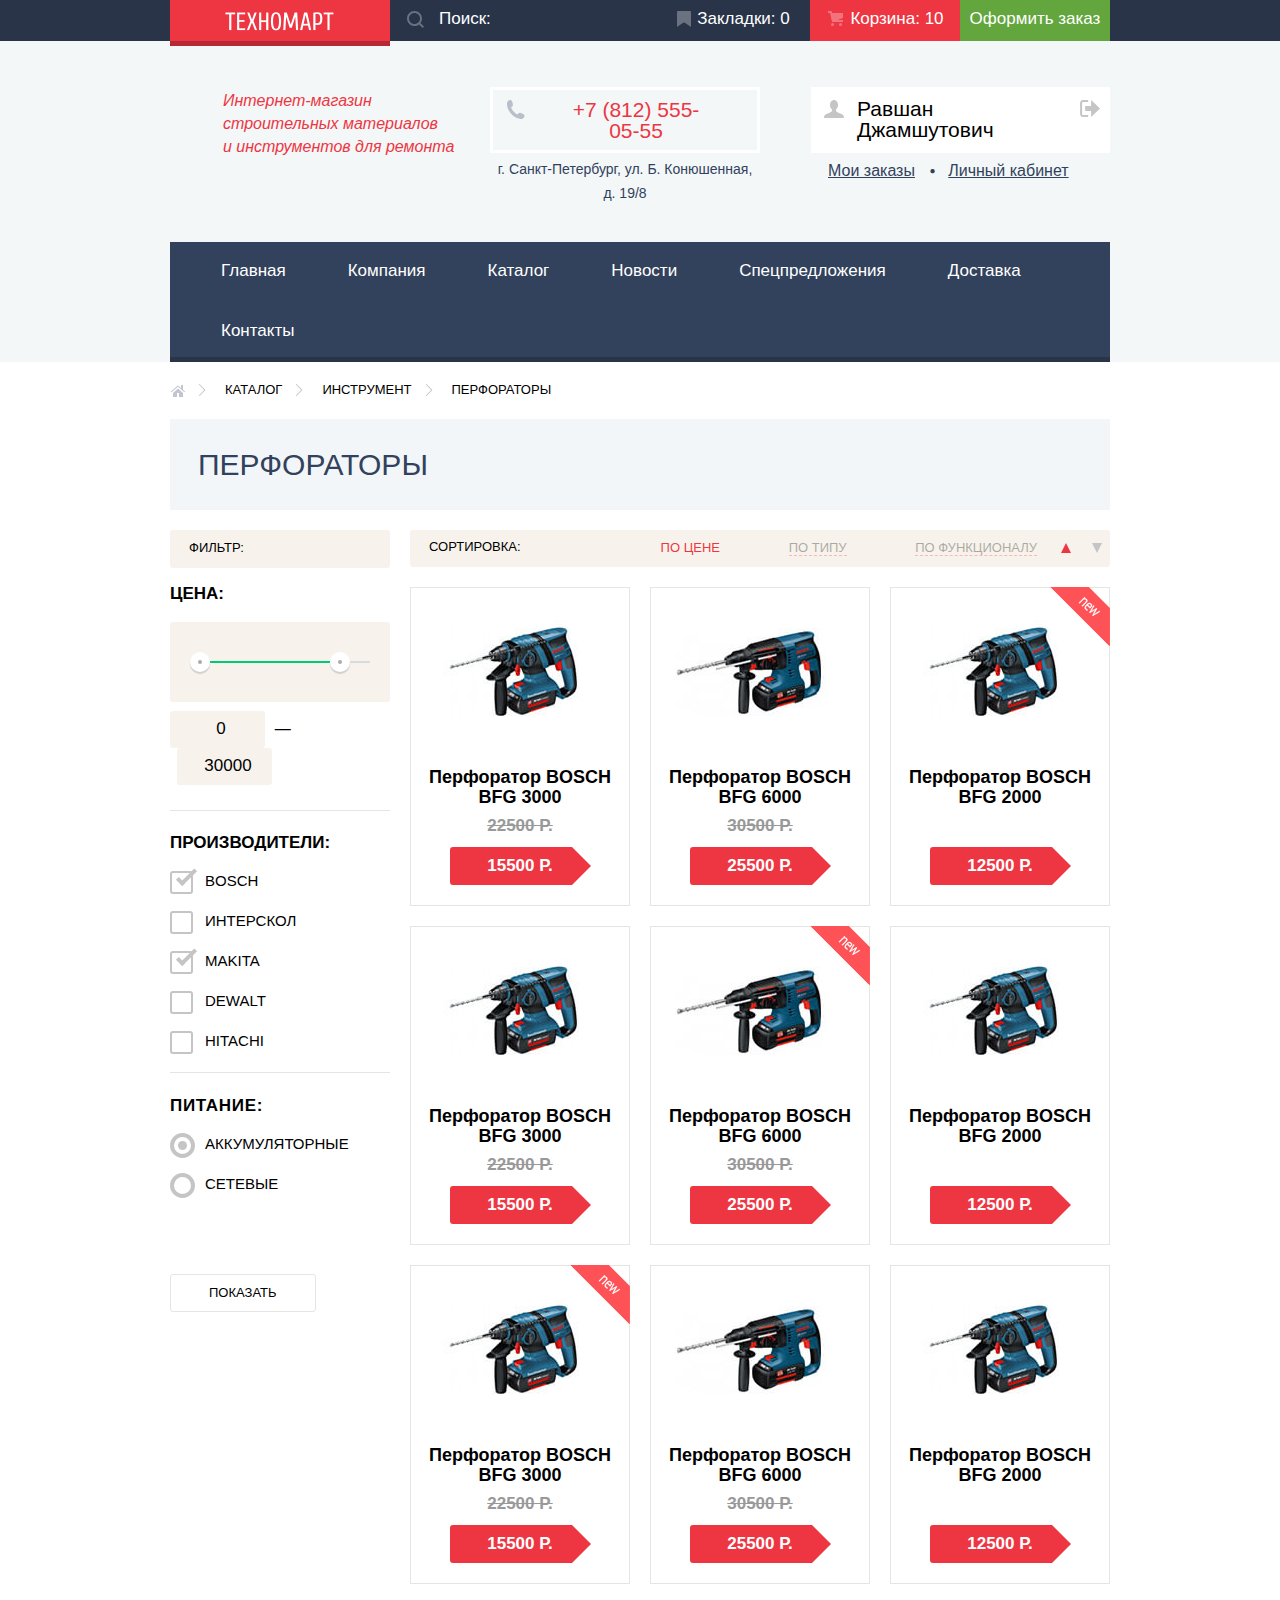
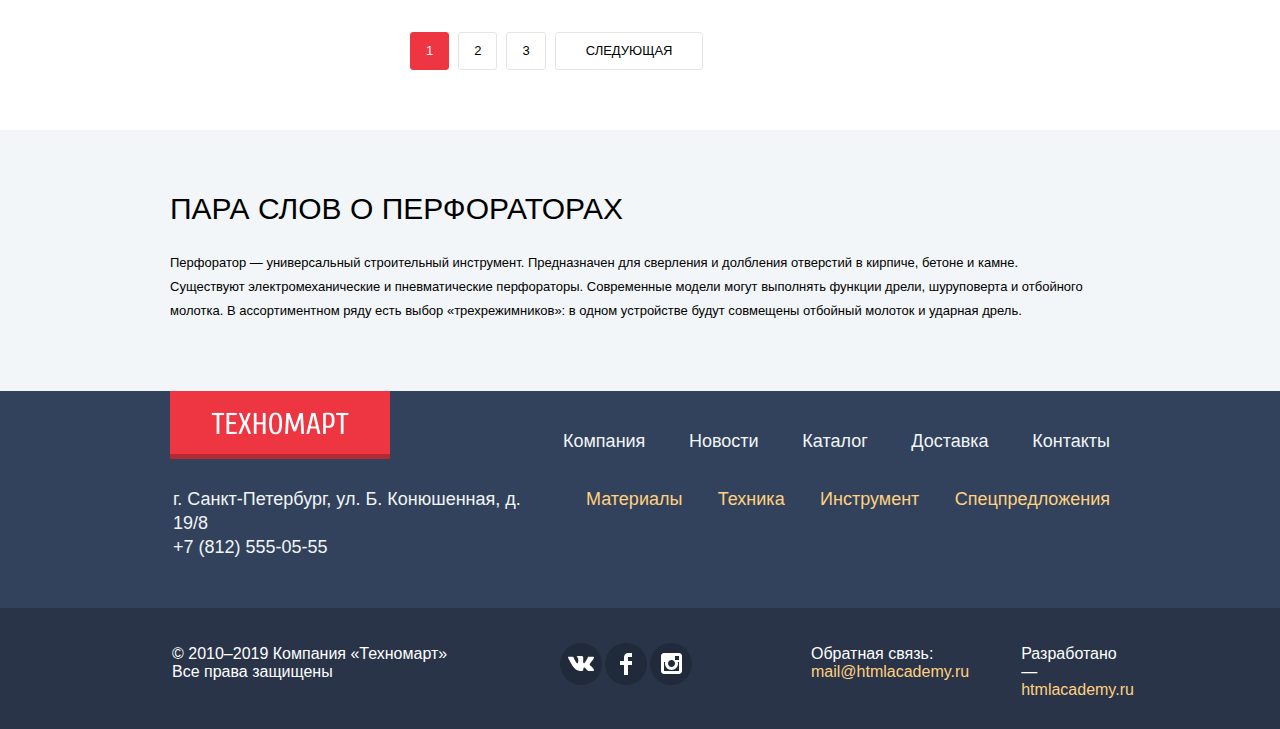
==== commit cd85fd26: "Some bugs fixed (styles, markup)" ====
--- a/catalog.html
+++ b/catalog.html
@@ -3,7 +3,7 @@
 <head>
 	<meta charset="UTF-8">
 	<title>HTML Academy: Техномарт</title>
-	<link rel="preload" as="font" type="font/woff2" href="https://fonts.googleapis.com/css?family=Cuprum:400,400i,700%7CPT+Sans:400,700&display=swap&subset=cyrillic">
+	<link rel="preload" as="font" type="font/woff2" href="https://fonts.googleapis.com/css?family=Cuprum:400,400i,700%7CPT+Sans:400,700&display=swap&subset=cyrillic" crossorigin>
 	<link rel="stylesheet" href="css/normalize.css">
 	<link rel="stylesheet" href="css/style.css">
 </head>
@@ -15,7 +15,7 @@
 					<a class="logo" href="index.html">
 						<img src="img/logo.png" width="109" height="19" alt="Техномарт.">
 					</a>
-					<div class="search-wrapper">						
+					<div class="search-wrapper">
 						<input type="search" id="site-serch" placeholder="Поиск:" aria-label="Поиск по сайту">
 						<svg class="search-icon" version="1.1" xmlns="http://www.w3.org/2000/svg" xmlns:xlink="http://www.w3.org/1999/xlink" x="0px" y="0px" width="17px"
 						height="17px" viewBox="0 0 17 17" enable-background="new 0 0 17 17" xml:space="preserve" aria-hidden="true">
@@ -51,14 +51,14 @@
 			</div>
 			<div class="account">
 				<div class="account-action">
-					<a class="user-name" href="#">						
+					<a class="user-name" href="#">
 						<svg class="user-profile-icon" version="1.1" id="user" xmlns="http://www.w3.org/2000/svg" xmlns:xlink="http://www.w3.org/1999/xlink" x="0px" y="0px" width="20px" height="18px" viewBox="0 0 20 18" enable-background="new 0 0 20 18" xml:space="preserve" aria-hidden="true">
 							<path fill="#c5c5c5" d="M17.881,14.166c-2.144-0.735-4.256-1.666-5.207-2.39c-0.657-0.501-0.77-1.618-0.517-2.415
 							c1.118-0.903,1.864-2.477,1.864-4.278C14.021,2.276,12.221,0,10,0S5.979,2.276,5.979,5.083c0,1.801,0.746,3.374,1.863,4.277
 							c0.253,0.798,0.141,1.915-0.517,2.416c-0.95,0.724-3.063,1.654-5.207,2.39S0,18,0,18h20C20,18,20.025,14.901,17.881,14.166z"/>
-						</svg>					
+						</svg>
 						Равшан Джамшутович
-					</a>						
+					</a>
 					<a class="user-exit" href="#">
 						<svg class="user-icon-exit" version="1.1" id="logout" xmlns="http://www.w3.org/2000/svg" xmlns:xlink="http://www.w3.org/1999/xlink" x="0px" y="0px" width="21px" height="17px" viewBox="0 0 21 17" enable-background="new 0 0 21 17" xml:space="preserve" aria-hidden="true">
 							<g>
@@ -104,7 +104,7 @@
 			<section class="filters">
 				<h2 class="filter-title">Фильтр:</h2>
 				<form class="filter" method="get" action="https://echo.htmlacademy.ru">
-					<fieldset>
+					<fieldset class="price-filter">
 						<legend class="price">Цена:</legend>
 						<div class="range-filter">
 							<div class="range-controls">
@@ -121,9 +121,9 @@
 							</div>
 						</div>
 					</fieldset>
-					<fieldset>
-						<legend class="legend-title ">Производители:</legend>
-						<ul class="manufacturer-list">
+					<fieldset class="manufactures-filter">
+						<legend class="legend-title">Производители:</legend>
+						<ul class="manufactures-list">
 							<li class="filter-option">
 								<input class="visually-hidden filter-input filter-input-checkbox" type="checkbox" name="bosch" id="filter-bosch"  checked>
 								<label for="filter-bosch">Bosch</label>
@@ -146,7 +146,7 @@
 							</li>
 						</ul>
 					</fieldset>
-					<fieldset>
+					<fieldset class="power-filter">
 						<legend class="legend-title powet-title">Питание:</legend>
 						<ul class="power-list">
 							<li class="filter-option">
@@ -178,7 +178,7 @@
 				<section class="catalog">
 					<h2 class="visually-hidden">Список перфораторов</h2>
 					<ul class="list">
-						<li class="item">							
+						<li class="good-item">
 							<div class="action">
 								<a href="#" class="buy">Купить</a>
 								<a href="#" class="bookmark">В закладки</a>
@@ -195,15 +195,15 @@
 								<b class="price" aria-label="Новая цена 15500 Р.">15500 Р.</b>
 							</p>
 						</li>
-						<li class="item">
+						<li class="good-item">
 							<div class="action">
 								<a href="#" class="buy">Купить</a>
 								<a href="#" class="bookmark">В закладки</a>
 							</div>
 							<p class="goods-image">
 								<img src="img/bfg-6000.jpg" width="218" height="170" alt="Перфоратор BOSCH BFG 6000.">
-							</p>							
-							<h3>							
+							</p>
+							<h3>
 								<span class="category-title">Перфоратор BOSCH</span>
 								<span class="goods-title">BFG 6000</span>
 							</h3>
@@ -212,7 +212,7 @@
 								<b class="price" aria-label="Новая цена 25500 Р.">25500 Р.</b>
 							</p>
 						</li>
-						<li class="item">
+						<li class="good-item">
 							<span class="new-good">Новинка</span>
 							<div class="action">
 								<a href="#" class="buy">Купить</a>
@@ -221,16 +221,16 @@
 							<p class="goods-image">
 								<img src="img/bfg-2000.jpg" width="218" height="170" alt="Перфоратор BOSCH BFG 2000.">
 							</p>
-							<h3>							
+							<h3>
 								<span class="category-title">Перфоратор BOSCH</span>
 								<span class="goods-title">BFG 2000</span>
-							</h3>							
+							</h3>
 							<p class="price-items">
 								<span class="old-price"></span>
 								<b class="price">12500 Р.</b>
 							</p>
 						</li>
-						<li class="item">
+						<li class="good-item">
 							<div class="action">
 								<a href="#" class="buy">Купить</a>
 								<a href="#" class="bookmark">В закладки</a>
@@ -241,13 +241,13 @@
 							<h3>
 								<span class="category-title">Перфоратор BOSCH</span>
 								<span class="goods-title">BFG 3000</span>
-							</h3>							
+							</h3>
 							<p class="price-items">
 								<span class="old-price" aria-label="Старая цена 22500 Р.">22500 Р.</span>
 								<b class="price" aria-label="Новая цена 15500 Р.">15500 Р.</b>
 							</p>
 						</li>
-						<li class="item">
+						<li class="good-item">
 							<span class="new-good">Новинка</span>
 							<div class="action">
 								<a href="#" class="buy">Купить</a>
@@ -256,16 +256,16 @@
 							<p class="goods-image">
 								<img src="img/bfg-6000.jpg" width="218" height="170" alt="Перфоратор BOSCH BFG 6000.">
 							</p>
-							<h3>							
+							<h3>
 								<span class="category-title">Перфоратор BOSCH</span>
 								<span class="goods-title">BFG 6000</span>
-							</h3>							
+							</h3>
 							<p class="price-items">
 								<span class="old-price" aria-label="Старая цена 30500 Р.">30500 Р.</span>
 								<b class="price" aria-label="Новая цена 25500 Р.">25500 Р.</b>
 							</p>
 						</li>
-						<li class="item">
+						<li class="good-item">
 							<div class="action">
 								<a href="#" class="buy">Купить</a>
 								<a href="#" class="bookmark">В закладки</a>
@@ -273,16 +273,16 @@
 							<p class="goods-image">
 								<img src="img/bfg-2000.jpg" width="218" height="170" alt="Перфоратор BOSCH BFG 2000.">
 							</p>
-							<h3>							
+							<h3>
 								<span class="category-title">Перфоратор BOSCH</span>
 								<span class="goods-title">BFG 2000</span>
-							</h3>							
+							</h3>
 							<p class="price-items">
 								<span class="old-price"></span>
 								<b class="price">12500 Р.</b>
 							</p>
 						</li>
-						<li class="item">
+						<li class="good-item">
 							<span class="new-good">Новинка</span>
 							<div class="action">
 								<a href="#" class="buy">Купить</a>
@@ -294,13 +294,13 @@
 							<h3>
 								<span class="category-title">Перфоратор BOSCH</span>
 								<span class="goods-title">BFG 3000</span>
-							</h3>							
+							</h3>
 							<p class="price-items">
 								<span class="old-price" aria-label="Старая цена 22500 Р.">22500 Р.</span>
 								<b class="price" aria-label="Новая цена 15500 Р.">15500 Р.</b>
 							</p>
 						</li>
-						<li class="item">
+						<li class="good-item">
 							<div class="action">
 								<a href="#" class="buy">Купить</a>
 								<a href="#" class="bookmark">В закладки</a>
@@ -308,16 +308,16 @@
 							<p class="goods-image">
 								<img src="img/bfg-6000.jpg" width="218" height="170" alt="Перфоратор BOSCH BFG 6000.">
 							</p>
-							<h3>							
+							<h3>
 								<span class="category-title">Перфоратор BOSCH</span>
 								<span class="goods-title">BFG 6000</span>
-							</h3>							
+							</h3>
 							<p class="price-items">
 								<span class="old-price" aria-label="Старая цена 30500 Р.">30500 Р.</span>
 								<b class="price" aria-label="Новая цена 25500 Р.">25500 Р.</b>
 							</p>
 						</li>
-						<li class="item">
+						<li class="good-item">
 							<div class="action">
 								<a href="#" class="buy">Купить</a>
 								<a href="#" class="bookmark">В закладки</a>
@@ -325,10 +325,10 @@
 							<p class="goods-image">
 								<img src="img/bfg-2000.jpg" width="218" height="170" alt="Перфоратор BOSCH BFG 2000.">
 							</p>
-							<h3>							
+							<h3>
 								<span class="category-title">Перфоратор BOSCH</span>
 								<span class="goods-title">BFG 2000</span>
-							</h3>							
+							</h3>
 							<p class="price-items">
 								<span class="old-price"></span>
 								<b class="price">12500 Р.</b>
@@ -372,7 +372,7 @@
 			</div>
 			<div class="bottom-menu">
 				<address>
-					г. Санкт-Петербург, ул. Б. Конюшенная, д. 19/8 <br>	
+					г. Санкт-Петербург, ул. Б. Конюшенная, д. 19/8 <br>
 					+7 (812) 555-05-55
 				</address>
 				<ul class="navigation">
@@ -426,6 +426,6 @@
 	</div>
 	<button class="modal-close" type="button" aria-label="Закрыть окно">x</button>
 </section>
-<script src="js/script.js"></script>
+<script src="js/script.min.js"></script>
 </body>
 </html>--- a/css/style.css
+++ b/css/style.css
@@ -17,8 +17,8 @@
 }
 
 .visually-hidden:not(:focus):not(:active),
-input[type="checkbox"].visually-hidden,
-input[type="radio"].visually-hidden {
+input[type='checkbox'].visually-hidden,
+input[type='radio'].visually-hidden {
 	position: absolute;
 	width: 1px;
 	height: 1px;
@@ -27,7 +27,7 @@
 	padding: 0;
 	white-space: nowrap;
 	-webkit-clip-path: inset(100%);
-	        clip-path: inset(100%);
+			clip-path: inset(100%);
 	clip: rect(0 0 0 0);
 	overflow: hidden;
 }
@@ -59,10 +59,10 @@
 	display: -ms-flexbox;
 	display: flex;
 	-ms-flex-wrap: wrap;
-	    flex-wrap: wrap;
+		flex-wrap: wrap;
 	-webkit-box-pack: end;
-	    -ms-flex-pack: end;
-	        justify-content: flex-end;
+		-ms-flex-pack: end;
+			justify-content: flex-end;
 	font-size: 17px;
 	line-height: 18px;
 	color: #ffffff;
@@ -90,12 +90,12 @@
 	text-align: center;
 	background-color: #ee3643;
 	-webkit-box-shadow: inset 0 -5px 0 rgba(0, 0, 0, 0.24);
-	        box-shadow: inset 0 -5px 0 rgba(0, 0, 0, 0.24);
+			box-shadow: inset 0 -5px 0 rgba(0, 0, 0, 0.24);
 }
 
 .top-header {
 	-ms-flex-line-pack: center;
-	    align-content: center;
+		align-content: center;
 }
 
 .top-header input {
@@ -112,7 +112,7 @@
 	position: relative;
 	width: 270px;
 	-webkit-box-sizing: border-box;
-	        box-sizing: border-box;
+			box-sizing: border-box;
 }
 
 .top-header .search-icon {
@@ -179,7 +179,6 @@
 .top-header .cart:hover::before {
 	opacity: 1;
 }
-
 
 .top-header .bookmarks:active,
 .top-header .cart:active {
@@ -197,7 +196,7 @@
 	padding-left: 17px;
 	text-align: center;
 	-webkit-box-sizing: border-box;
-	        box-sizing: border-box;
+			box-sizing: border-box;
 }
 
 .top-header .bookmarks::before {
@@ -218,7 +217,7 @@
 	padding-left: 19px;
 	text-align: center;
 	-webkit-box-sizing: border-box;
-	        box-sizing: border-box;
+			box-sizing: border-box;
 }
 
 .top-header .cart::before {
@@ -246,7 +245,7 @@
 	text-align: center;
 	background-color: #63a63e;
 	-webkit-box-sizing: border-box;
-	        box-sizing: border-box;
+			box-sizing: border-box;
 }
 
 .top-header .checkout:hover {
@@ -499,7 +498,7 @@
 	color: #ffffff;
 	background-color: #32425c;
 	-webkit-box-shadow: inset 0 -5px 0 rgba(41, 52, 73, 1);
-	        box-shadow: inset 0 -5px 0 rgba(41, 52, 73, 1);
+			box-shadow: inset 0 -5px 0 rgba(41, 52, 73, 1);
 }
 
 .main-navigation ul {
@@ -507,10 +506,10 @@
 	display: -ms-flexbox;
 	display: flex;
 	-ms-flex-wrap: wrap;
-	    flex-wrap: wrap;
+		flex-wrap: wrap;
 	-webkit-box-pack: start;
-	    -ms-flex-pack: start;
-	        justify-content: flex-start;
+		-ms-flex-pack: start;
+			justify-content: flex-start;
 	margin: 0;
 	margin-left: 20px;
 	padding: 0;
@@ -574,10 +573,10 @@
 	display: -ms-flexbox;
 	display: flex;
 	-webkit-box-pack: justify;
-	    -ms-flex-pack: justify;
-	        justify-content: space-between;
+		-ms-flex-pack: justify;
+			justify-content: space-between;
 	-ms-flex-wrap: wrap;
-	    flex-wrap: wrap;
+		flex-wrap: wrap;
 	margin-bottom: 20px;
 }
 
@@ -586,10 +585,10 @@
 	display: -ms-flexbox;
 	display: flex;
 	-webkit-box-pack: justify;
-	    -ms-flex-pack: justify;
-	        justify-content: space-between;
+		-ms-flex-pack: justify;
+			justify-content: space-between;
 	-ms-flex-wrap: wrap;
-	    flex-wrap: wrap;
+		flex-wrap: wrap;
 }
 
 .offers-column {
@@ -598,8 +597,8 @@
 	display: flex;
 	-webkit-box-orient: vertical;
 	-webkit-box-direction: normal;
-	    -ms-flex-direction: column;
-	        flex-direction: column;
+		-ms-flex-direction: column;
+			flex-direction: column;
 }
 
 .offers .offers-item {
@@ -623,7 +622,7 @@
 	right: 43px;
 	width: 44px;
 	height: 65px;
-	background-image: url(../img/icon-materials.svg);
+	background-image: url('../img/icon-materials.svg');
 }
 
 .offers-item.tools::after  {
@@ -631,7 +630,7 @@
 	right: 27px;
 	width: 75px;
 	height: 61px;
-	background-image: url(../img/icon-tools.svg);
+	background-image: url('../img/icon-tools.svg');
 }
 
 .offers-item.equipment::after  {
@@ -639,7 +638,7 @@
 	right: 31px;
 	width: 78px;
 	height: 62px;
-	background-image: url(../img/icon-equipment.svg);
+	background-image: url('../img/icon-equipment.svg');
 }
 
 .offers-item.discount::after  {
@@ -647,7 +646,7 @@
 	right: 45px;
 	width: 59px;
 	height: 72px;
-	background-image: url(../img/icon-discount.svg);
+	background-image: url('../img/icon-discount.svg');
 }
 
 .offers-item.delivery::after  {
@@ -655,7 +654,7 @@
 	right: 31px;
 	width: 78px;
 	height: 63px;
-	background-image: url(../img/icon-delivery.svg);
+	background-image: url('../img/icon-delivery.svg');
 }
 
 .offers-item .new-good {
@@ -756,13 +755,13 @@
 }
 
 .item.item-1 {
-	background-image: url(../img/slider-image-perforator.jpg);
+	background-image: url('../img/slider-image-perforator.jpg');
 	background-color: #878380;
 }
 
 
 .item.item-2 {
-	background-image: url(../img/slider-image-drill.jpg);
+	background-image: url('../img/slider-image-drill.jpg');
 	background-color: #9f8d83;
 }
 
@@ -849,15 +848,14 @@
 	border-radius: 50%;
 }
 
-
 .slider-switcher.prev {
 	left: 25px;
-	background-image: url(../img/icon-left.svg);
+	background-image: url('../img/icon-left.svg');
 }
 
 .slider-switcher.next {
 	right: 20px;
-	background-image: url(../img/icon-right.svg);
+	background-image: url('../img/icon-right.svg');
 }
 
 .manufacturers {
@@ -870,11 +868,11 @@
 	display: -ms-flexbox;
 	display: flex;
 	-webkit-box-pack: justify;
-	    -ms-flex-pack: justify;
-	        justify-content: space-between;
+		-ms-flex-pack: justify;
+			justify-content: space-between;
 	-webkit-box-align: center;
-	    -ms-flex-align: center;
-	        align-items: center;
+		-ms-flex-align: center;
+			align-items: center;
 	margin-bottom: 20px;
 	padding-top: 25px;
 	padding-bottom: 25px;
@@ -896,7 +894,7 @@
 	padding-right: 55px;
 }
 
-.popular-goods .item:nth-child(4n) {
+.popular-goods .good-item:nth-child(4n) {
 	margin-right: 0;
 }
 
@@ -910,10 +908,10 @@
 	display: -ms-flexbox;
 	display: flex;
 	-webkit-box-pack: justify;
-	    -ms-flex-pack: justify;
-	        justify-content: space-between;
+		-ms-flex-pack: justify;
+			justify-content: space-between;
 	-ms-flex-wrap: wrap;
-	    flex-wrap: wrap;
+		flex-wrap: wrap;
 	padding: 0;
 	margin: 0;
 	font-size: 0;
@@ -938,13 +936,13 @@
 	display: -ms-flexbox;
 	display: flex;
 	-webkit-box-pack: center;
-	    -ms-flex-pack: center;
-	        justify-content: center;
+		-ms-flex-pack: center;
+			justify-content: center;
 	-webkit-box-align: center;
-	    -ms-flex-align: center;
-	        align-items: center;
+		-ms-flex-align: center;
+			align-items: center;
 	-ms-flex-wrap: wrap;
-	    flex-wrap: wrap;
+		flex-wrap: wrap;
 	width: 100%;
 	height: 100%;
 	text-align: center;
@@ -953,13 +951,13 @@
 
 .manufacturers .brand:hover {
 	-webkit-box-shadow: 0px 10px 25px 0px rgba(41, 52, 73, 0.5);
-	        box-shadow: 0px 10px 25px 0px rgba(41, 52, 73, 0.5); 
+			box-shadow: 0px 10px 25px 0px rgba(41, 52, 73, 0.5); 
 
 }
 
 .manufacturers .brand:active {
 	-webkit-box-shadow: 0px 4px 10px 0px rgba(41, 52, 73, 0.5);
-	        box-shadow: 0px 4px 10px 0px rgba(41, 52, 73, 0.5); 
+			box-shadow: 0px 4px 10px 0px rgba(41, 52, 73, 0.5); 
 	opacity: 0.5;
 }
 
@@ -1001,7 +999,7 @@
 	top: -43px;
 	right: 0;
 	position: absolute;
-	background-image: url(../img/shadow-line.png);
+	background-image: url('../img/shadow-line.png');
 	background-repeat: no-repeat;
 	background-position: center;
 }
@@ -1061,19 +1059,19 @@
 }
 
 .delivery-wrapper {
-	background-image: url(../img/delivery-bg.png);
+	background-image: url('../img/delivery-bg.png');
 	background-repeat: no-repeat;
 	background-position: right 24px;
 }
 
 .guarantee-wrapper {
-	background-image: url(../img/warranty-bg.png);
+	background-image: url('../img/warranty-bg.png');
 	background-repeat: no-repeat;
 	background-position: 319px 3px;
 }
 
 .credit-wrapper {
-	background-image: url(../img/loan-bg.png);
+	background-image: url('../img/loan-bg.png');
 	background-repeat: no-repeat;
 	background-position: 245px 0;
 }
@@ -1104,8 +1102,8 @@
 	display: -ms-flexbox;
 	display: flex;
 	-webkit-box-pack: justify;
-	    -ms-flex-pack: justify;
-	        justify-content: space-between;
+		-ms-flex-pack: justify;
+			justify-content: space-between;
 }
 
 .columns .about-company {
@@ -1169,10 +1167,9 @@
 .top-menu,
 .bottom-menu {
 	-webkit-box-pack: justify;
-	    -ms-flex-pack: justify;
-	        justify-content: space-between;
-}
-
+		-ms-flex-pack: justify;
+			justify-content: space-between;
+}
 
 .main-footer .footer-menu {
 	background-color: #32425c;
@@ -1193,7 +1190,7 @@
 	text-align: center;
 	background-color: #ee3643;
 	-webkit-box-shadow: inset 0 -5px 0 rgba(0, 0, 0, 0.24);
-	        box-shadow: inset 0 -5px 0 rgba(0, 0, 0, 0.24);
+			box-shadow: inset 0 -5px 0 rgba(0, 0, 0, 0.24);
 }
 
 .footer-menu .navigation {
@@ -1201,10 +1198,10 @@
 	display: -ms-flexbox;
 	display: flex;
 	-ms-flex-wrap: wrap;
-	    flex-wrap: wrap;
+		flex-wrap: wrap;
 	-webkit-box-pack: justify;
-	    -ms-flex-pack: justify;
-	        justify-content: space-between;
+		-ms-flex-pack: justify;
+			justify-content: space-between;
 	padding: 0;
 	margin: 0;
 	font-size: 18px;
@@ -1300,10 +1297,10 @@
 
 .footer-social {
 	-ms-flex-wrap: wrap;
-	    flex-wrap: wrap;
+		flex-wrap: wrap;
 	-webkit-box-pack: justify;
-	    -ms-flex-pack: justify;
-	        justify-content: space-between;
+		-ms-flex-pack: justify;
+			justify-content: space-between;
 	width: 132px;
 }
 
@@ -1312,8 +1309,8 @@
 	display: -ms-flexbox;
 	display: flex;
 	-webkit-box-pack: center;
-	    -ms-flex-pack: center;
-	        justify-content: center;
+		-ms-flex-pack: center;
+			justify-content: center;
 	width: 42px;
 	height: 42px;
 	background-color: #212a3a;
@@ -1341,7 +1338,7 @@
 
 .feedback {
 	-ms-flex-pack: distribute;
-	    justify-content: space-around;
+		justify-content: space-around;
 	width: 300px;
 	margin-left: auto;
 }
@@ -1358,7 +1355,6 @@
 	color: #ee3643;
 	text-decoration: none;
 }
-
 
 /* Catalog page */
 
@@ -1371,10 +1367,10 @@
 	display: -ms-flexbox;
 	display: flex;
 	-webkit-box-pack: start;
-	    -ms-flex-pack: start;
-	        justify-content: flex-start;
+		-ms-flex-pack: start;
+			justify-content: flex-start;
 	-ms-flex-wrap: wrap;
-	    flex-wrap: wrap;
+		flex-wrap: wrap;
 	padding: 0;
 	margin: 0;
 	margin-bottom: 20px;
@@ -1442,8 +1438,8 @@
 	display: -ms-flexbox;
 	display: flex;
 	-webkit-box-pack: justify;
-	    -ms-flex-pack: justify;
-	        justify-content: space-between;
+		-ms-flex-pack: justify;
+			justify-content: space-between;
 }
 
 .goods-columns {
@@ -1452,8 +1448,8 @@
 	display: flex;
 	-webkit-box-orient: vertical;
 	-webkit-box-direction: normal;
-	    -ms-flex-direction: column;
-	        flex-direction: column;
+		-ms-flex-direction: column;
+			flex-direction: column;
 	margin-bottom: 40px;
 }
 
@@ -1485,7 +1481,6 @@
 }
 
 .filters .price {
-	margin-top: 11px;
 	margin-bottom: 13px;
 }
 
@@ -1507,6 +1502,18 @@
 	font-family: 'PT Sans', Arial, sans-serif;
 	text-transform: uppercase;
 	list-style-type: none;
+}
+
+.filters .price-filter {
+	margin-top: 11px;
+}
+
+.filters .manufactures-filter {
+	margin-top: 17px;
+}
+
+.filters .power-filter {
+	margin-top: 18px;
 }
 
 .range-controls {
@@ -1541,7 +1548,7 @@
 	border: 8px solid #ffffff;
 	background-color: #ababab;
 	-webkit-box-shadow: 0 2px 1px 0 #cfcfcf;
-	        box-shadow: 0 2px 1px 0 #cfcfcf;
+			box-shadow: 0 2px 1px 0 #cfcfcf;
 	border-radius: 50%;
 	cursor: pointer;
 }
@@ -1585,30 +1592,26 @@
 	margin-left: 7px;
 }
 
-.manufacturer-list,
+.manufactures-list,
 .power-list {
 	margin: 0;
 	padding: 0;
-}
-
-.legend-title {
-	margin-top: 17px;
 }
 
 .powet-title {
 	letter-spacing: 0.7px;
 }
 
-.manufacturer-list {
+.manufactures-list {
 	margin-bottom: 21px;
 }
 
-.manufacturer-list .filter-option,
+.manufactures-list .filter-option,
 .power-list  .filter-option {
 	margin-bottom: 20px;
 }
 
-.manufacturer-list .filter-option:last-child {
+.manufactures-list .filter-option:last-child {
 	margin-bottom: 0;
 }
 
@@ -1641,8 +1644,8 @@
 	cursor: pointer;
 	-webkit-user-select: none;
 	   -moz-user-select: none;
-	    -ms-user-select: none;
-	        user-select: none;
+		-ms-user-select: none;
+			user-select: none;
 }
 
 .filter-input-checkbox + label::before {
@@ -1653,6 +1656,7 @@
 	width: 19px;
 	height: 19px;
 	border: 2px solid #c5c5c5;
+	border-radius: 3px;
 }
 
 .filter-input-checkbox:checked + label::after {
@@ -1666,8 +1670,8 @@
 	border-top-style: none;
 	border-right-style: none;
 	-webkit-transform: rotate(-45deg);
-	    -ms-transform: rotate(-45deg);
-	        transform: rotate(-45deg);
+		-ms-transform: rotate(-45deg);
+			transform: rotate(-45deg);
 }
 
 .filter-input-radio + label::before {
@@ -1692,15 +1696,25 @@
 	border-radius: 50%;
 }
 
+.filter-input-checkbox + label:hover::before,
+.filter-input-radio + label:hover::before,
+.filter-input-checkbox:checked + label:hover::after {
+	border-color: #b5b5b5;
+} 
+
+.filter-input-radio:checked + label:hover::after {
+	background: #b5b5b5;
+}
+
 .sort {
 	display: -webkit-box;
 	display: -ms-flexbox;
 	display: flex;
 	-webkit-box-align: center;
-	    -ms-flex-align: center;
-	        align-items: center;
+		-ms-flex-align: center;
+			align-items: center;
 	-ms-flex-wrap: wrap;
-	    flex-wrap: wrap;
+		flex-wrap: wrap;
 	width: 700px;
 	padding-top: 5px;
 	padding-bottom: 7px;
@@ -1792,8 +1806,8 @@
 	border-top-color: #ee3643;
 }
 
-.price-sort .price-up:hover:not(.sort-active),
-.price-sort .price-down:hover:not(.sort-active) {
+.price-up:hover:not(.sort-active),
+.price-down:hover:not(.sort-active) {
 	border-bottom-color: #000000;
 	border-top-color:  #000000;
 }
@@ -1821,8 +1835,8 @@
 	margin-bottom: 0;
 }
 
-.popular-catalog .item,
-.catalog .item {
+.popular-catalog .good-item,
+.catalog .good-item {
 	position: relative;
 	display: inline-block;
 	width: 218px;
@@ -1835,7 +1849,7 @@
 	border: 1px solid #e5e5e5;
 }
 
-.catalog .item:nth-child(3n) {
+.catalog .good-item:nth-child(3n) {
 	margin-right: 0;
 }
 
@@ -1847,10 +1861,9 @@
 	height: 59px;
 	overflow: hidden;
 	text-indent: -1000px;
-	background: url(../img/new-flag.png) no-repeat 0 0;
+	background: url('../img/new-flag.png') no-repeat 0 0;
 	z-index: 20;
 }
-
 
 .popular-catalog .action,
 .catalog .action {
@@ -1936,8 +1949,8 @@
 	display: none;
 }
 
-.popular-catalog .item:hover .action,
-.catalog .item:hover .action {
+.good-item:hover .action,
+.good-item:hover .action {
 	display: block;
 }
 
@@ -1951,13 +1964,13 @@
 	display: block;
 }
 
-.popular-catalog .item:hover,
-.catalog .item:hover {
+.popular-catalog .good-item:hover,
+.catalog .good-item:hover {
 	-webkit-box-shadow: 0 0 10px rgba(41, 52, 72, 0.5);
-	        box-shadow: 0 0 10px rgba(41, 52, 72, 0.5);
-}
-
-.item h3 {
+			box-shadow: 0 0 10px rgba(41, 52, 72, 0.5);
+}
+
+.good-item h3 {
 	margin: 0;
 	margin-top: 9px;
 	margin-bottom: 10px;
@@ -2020,7 +2033,7 @@
 	display: -ms-flexbox;
 	display: flex;
 	-ms-flex-wrap: wrap;
-	    flex-wrap: wrap;
+		flex-wrap: wrap;
 	margin: 0;
 	padding: 0;
 	list-style-type: none;
@@ -2029,13 +2042,11 @@
 .pagination-list .pagination-item {
 	margin-right: 9px;
 }
-
-
 
 .pagination-list .pagination-item {
 	display: block;
 	padding: 9px 15px;
-	font-family: "PT Sans", sans-serif;
+	font-family: 'PT Sans', 'Arial', sans-serif;
 	font-size: 13px;
 	line-height: 18px;
 	color: #000000;
@@ -2091,7 +2102,7 @@
 	position: fixed;
 	background-color: #ffffff;
 	-webkit-box-shadow: 0 20px 40px #000000;
-	        box-shadow: 0 20px 40px #000000;
+			box-shadow: 0 20px 40px #000000;
 	z-index: 20;
 }
 
@@ -2148,14 +2159,14 @@
 
 .modal-close::before {
 	-webkit-transform: rotate(45deg);
-	    -ms-transform: rotate(45deg);
-	        transform: rotate(45deg);
+		-ms-transform: rotate(45deg);
+			transform: rotate(45deg);
 }
 
 .modal-close::after {
 	-webkit-transform: rotate(-45deg);
-	    -ms-transform: rotate(-45deg);
-	        transform: rotate(-45deg);
+		-ms-transform: rotate(-45deg);
+			transform: rotate(-45deg);
 }
 
 .form-wrapper {
@@ -2163,8 +2174,8 @@
 	display: -ms-flexbox;
 	display: flex;
 	-webkit-box-pack: justify;
-	    -ms-flex-pack: justify;
-	        justify-content: space-between;
+		-ms-flex-pack: justify;
+			justify-content: space-between;
 	margin-bottom: 18px;
 }
 
@@ -2173,8 +2184,8 @@
 }
 
 .modal-write-us textarea,
-.modal-write-us input[type="text"],
-.modal-write-us input[type="email"] {
+.modal-write-us input[type='text'],
+.modal-write-us input[type='email'] {
 	margin: 0;
 	margin-top: 5px;
 	padding-top: 8px;
@@ -2185,11 +2196,11 @@
 	border: 2px solid #dee3e4;
 	border-radius: 3px;
 	-webkit-box-sizing: border-box;
-	        box-sizing: border-box;
-}
-
-.modal-write-us input[type="text"],
-.modal-write-us input[type="email"] {
+			box-sizing: border-box;
+}
+
+.modal-write-us input[type='text'],
+.modal-write-us input[type='email'] {
 	width: 220px;
 }
 
@@ -2212,7 +2223,7 @@
 	height: 445px;
 	margin-left: -470px;
 	-webkit-box-shadow: 0px 0px 15px 1px rgba(47, 42, 43, 0.5);
-	        box-shadow: 0px 0px 15px 1px rgba(47, 42, 43, 0.5);
+			box-shadow: 0px 0px 15px 1px rgba(47, 42, 43, 0.5);
 }
 
 .modal-map p {
@@ -2243,7 +2254,7 @@
 	margin-left: -310px;
 	border-top: 7px solid #ff5357;
 	-webkit-box-shadow: 0px 0px 15px 1px rgba(47, 42, 43, 0.5);
-	        box-shadow: 0px 0px 15px 1px rgba(47, 42, 43, 0.5);
+			box-shadow: 0px 0px 15px 1px rgba(47, 42, 43, 0.5);
 }
 
 .modal-order .container {
@@ -2273,8 +2284,8 @@
 	display: -ms-flexbox;
 	display: flex;
 	-webkit-box-align: center;
-	    -ms-flex-align: center;
-	        align-items: center;
+		-ms-flex-align: center;
+			align-items: center;
 	padding-top: 47px;
 	padding-bottom: 50px;
 }
@@ -2299,8 +2310,8 @@
 	display: -ms-flexbox;
 	display: flex;
 	-webkit-box-pack: justify;
-	    -ms-flex-pack: justify;
-	        justify-content: space-between;
+		-ms-flex-pack: justify;
+			justify-content: space-between;
 	margin: 0;
 	padding: 0;
 	list-style-type: none;
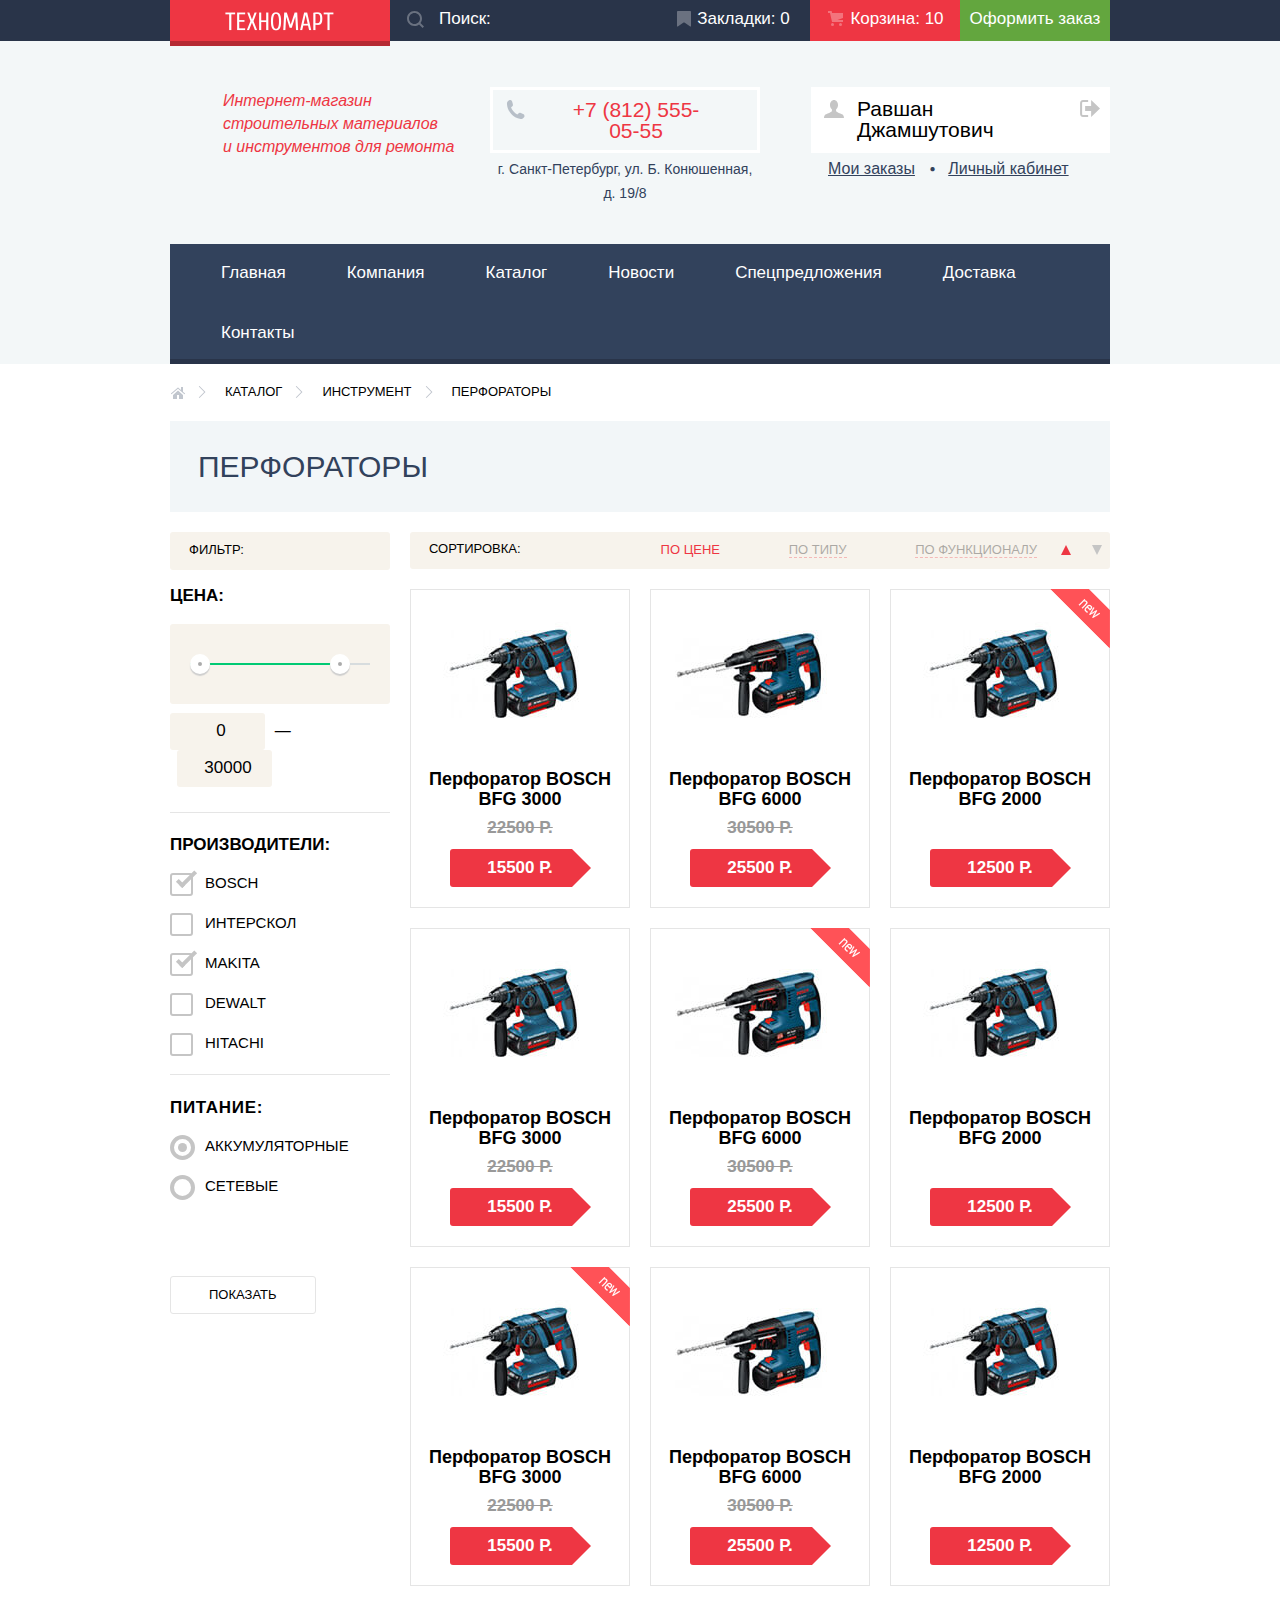
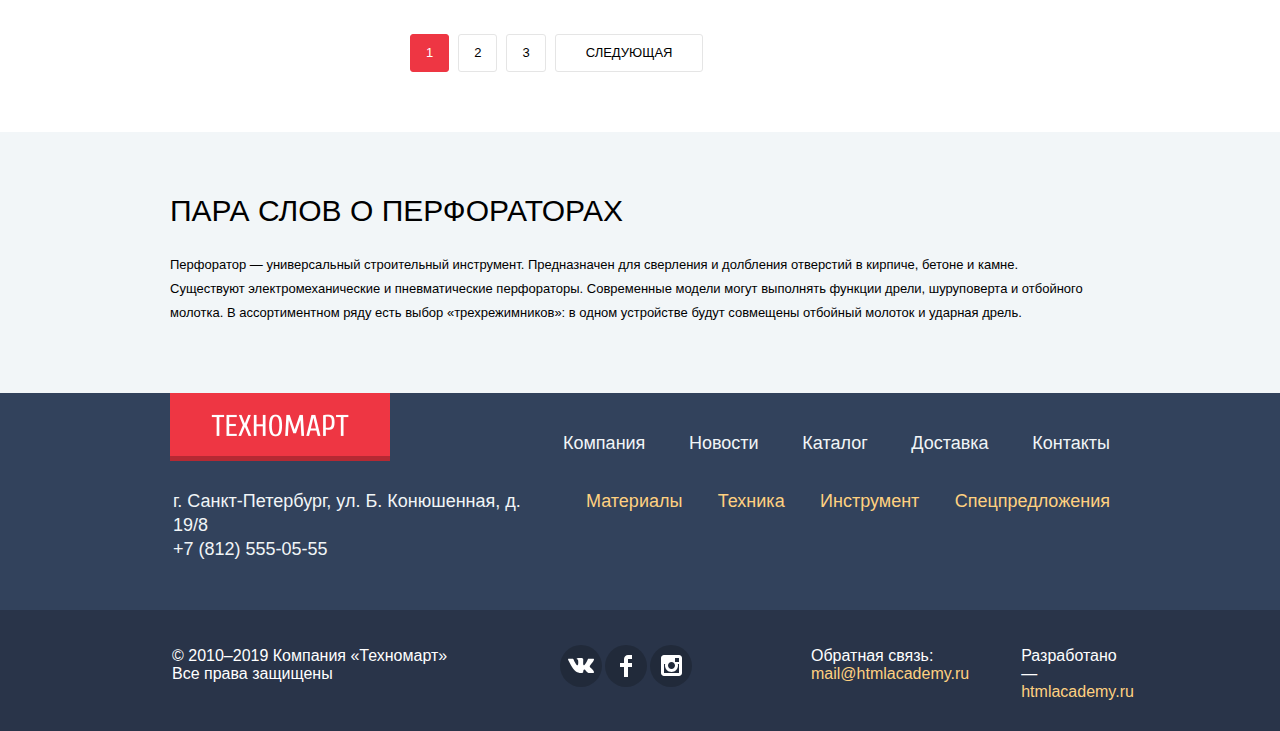
==== commit b30516b4: "Some fixes" ====
--- a/catalog.html
+++ b/catalog.html
@@ -5,7 +5,7 @@
 	<title>HTML Academy: Техномарт</title>
 	<link rel="preload" as="font" type="font/woff2" href="https://fonts.googleapis.com/css?family=Cuprum:400,400i,700%7CPT+Sans:400,700&display=swap&subset=cyrillic" crossorigin>
 	<link rel="stylesheet" href="css/normalize.css">
-	<link rel="stylesheet" href="css/style.css">
+	<link rel="stylesheet" href="css/style.min.css">
 </head>
 <body class="inner-page">
 	<header class="main-header">
--- a/css/style.min.css
+++ b/css/style.min.css
@@ -0,0 +1 @@
+body{margin:0;font-family:Cuprum,Arial,sans-serif;font-size:13px;line-height:24px;color:#000;background-color:#fff}a{text-decoration:none}img{max-width:100%;height:auto}.visually-hidden:not(:focus):not(:active),input[type=checkbox].visually-hidden,input[type=radio].visually-hidden{position:absolute;width:1px;height:1px;margin:-1px;border:0;padding:0;white-space:nowrap;-webkit-clip-path:inset(100%);clip-path:inset(100%);clip:rect(0 0 0 0);overflow:hidden}.container{width:940px;margin:0 auto;padding:0 10px}.main-header{min-height:320px;margin-bottom:58px}.main-header{background-color:#f3f7f8}.top-haeder-wrapper{width:100%;margin-bottom:46px;background-color:#293449}.top-header{position:relative;display:-webkit-box;display:-ms-flexbox;display:flex;-ms-flex-wrap:wrap;flex-wrap:wrap;-webkit-box-pack:end;-ms-flex-pack:end;justify-content:flex-end;font-size:17px;line-height:18px;color:#fff;background-color:transparent}.top-header a{position:relative;display:block;padding-top:10px;padding-bottom:13px;color:#fff}.top-header .logo{position:absolute;top:0;left:0;width:109px;height:19px;padding-top:12px;padding-bottom:15px;padding-left:55px;padding-right:56px;text-align:center;background-color:#ee3643;-webkit-box-shadow:inset 0 -5px 0 rgba(0,0,0,.24);box-shadow:inset 0 -5px 0 rgba(0,0,0,.24)}.top-header{-ms-flex-line-pack:center;align-content:center}.top-header input{width:100%;padding-top:10px;padding-bottom:13px;padding-left:49px;font:inherit;background-color:transparent;border:none}.search-wrapper{position:relative;width:270px;-webkit-box-sizing:border-box;box-sizing:border-box}.top-header .search-icon{content:'';position:absolute;top:11px;left:17px;width:17px;height:17px}.search-icon path{opacity:.3}.search-wrapper:hover path{opacity:1}.top-header input::-webkit-input-placeholder{color:#fff;opacity:1}.top-header input:-ms-input-placeholder{color:#fff;opacity:1}.top-header input::-ms-input-placeholder{color:#fff;opacity:1}.top-header input::placeholder{color:#fff;opacity:1}.top-header input:focus{color:#000;background-color:#fff}input:focus+.search-icon path{fill:#ee3643;opacity:1}.inner-page .logo:hover{background-color:#ca2c37}.inner-page .logo:active{background-color:#ba2732}.top-header .bookmarks:hover,.top-header .cart:hover,.top-header .search-wrapper:hover{background-color:#212a3a}.top-header .bookmarks:hover::before,.top-header .cart:hover::before{opacity:1}.top-header .bookmarks:active,.top-header .cart:active{background-color:#161d29;opacity:.6}.top-header .bookmarks:active::before,.top-header .cart:active::before{opacity:.5}.top-header .bookmarks{width:150px;padding-left:17px;text-align:center;-webkit-box-sizing:border-box;box-sizing:border-box}.top-header .bookmarks::before{content:'';position:absolute;top:11px;left:17px;width:14px;height:16px;background-image:url(../img/icon-bookmark.svg);background-repeat:no-repeat;background-position:0 0;opacity:.3}.top-header .cart{width:150px;padding-left:19px;text-align:center;-webkit-box-sizing:border-box;box-sizing:border-box}.top-header .cart::before{content:'';position:absolute;top:11px;left:18px;width:15px;height:15px;background-image:url(../img/cart-icon.svg);background-repeat:no-repeat;background-position:0 0;opacity:.3}.cart.with-items{padding-left:24px}.with-items{background-color:#ee3643}.top-header .checkout{width:150px;text-align:center;background-color:#63a63e;-webkit-box-sizing:border-box;box-sizing:border-box}.top-header .checkout:hover{background-color:#5fbb2d}.top-header .checkout:active{background-color:#518534;opacity:.5}.info{display:-webkit-box;display:-ms-flexbox;display:flex;margin-bottom:39px}.inner-page .info{display:-webkit-box;display:-ms-flexbox;display:flex;margin-bottom:39px}.info h1{width:250px;margin:0;margin-top:2px;margin-right:17px;padding:0;padding-left:53px;font-size:16px;font-weight:400;font-style:italic;line-height:23px;color:#ee3643}.info .contacts{width:270px;text-align:center}.info .telephone{position:relative;display:block;padding-top:9px;padding-bottom:9px;padding-left:68px;padding-right:46px;font-size:21px;line-height:21px;color:#ee3643;border:3px solid #fff}.info .telephone::before{content:'';position:absolute;top:10px;left:13px;width:19px;height:19px;background-image:url(../img/icon-phone.svg);background-repeat:no-repeat;background-position:0 0}.contacts address{margin-top:4px;font-size:14px;color:#32425c;font-style:normal}.user-menu,.user-navigation{width:281px;margin:0;padding:0;margin-left:auto;list-style-type:none}.account{width:299px;margin:0;padding:0;margin-left:auto;list-style-type:none}.user-navigation .item{position:relative;display:inline-block;vertical-align:middle;background-color:#fff}.account-action{position:relative;background-color:#fff}.user-name{display:block;padding-top:11px;padding-bottom:13px;padding-left:46px;padding-right:67px}.user-navigation li:first-child{margin-right:6px}.user-navigation .link{display:block;padding-top:12px;padding-bottom:12px;text-align:center}.user-navigation .login{margin-right:6px;padding-left:47px;padding-right:20px}.login-icon{position:absolute;top:14px;left:14px;width:20px;height:17px}.user-profile-icon{position:absolute;top:13px;left:13px;width:20px;height:18px}.user-icon-exit{position:absolute;top:13px;right:10px;width:21px;height:17px}.login-icon:hover path,.login-icon:hover polygon,.login:hover .login-icon path,.login:hover .login-icon polygon{fill:#32425c}.login:active+.login-icon path,.login:active+.login-icon polygon{fill:#c5c5c5}.user-name:hover .user-profile-icon path,.user-profile-icon:hover path{fill:#32425c}.user-icon-exit:hover path,.user-icon-exit:hover polygon{fill:#32425c}.user-navigation .sign-up{padding-left:24px;padding-right:24px}.account-action,.user-navigation a{font-size:21px;line-height:21px;color:#000}.user-navigation .link:hover{color:#ee3643}.user-navigation .link:active{color:#000;opacity:.3;background:rgba(255,255,255,1)}.user-name{font-size:21px;line-height:21px;color:#000}.user-name:hover{color:#000}.user-exit:active,.user-name:active{opacity:.3}.account-info{padding-top:3px;padding-left:17px}.account-info span{display:inline-block;margin-left:11px;margin-right:9px;font-size:10px;vertical-align:middle;text-align:center;color:#32425c}.user-info{display:inline-block;font-size:16px;line-height:18px;vertical-align:middle;color:#32425c;text-decoration:underline}.user-info:hover{color:#ee3643}.user-info:active{color:#32425c;opacity:.3}.main-navigation{width:100%;font-size:17px;line-height:17px;color:#fff;background-color:#32425c;-webkit-box-shadow:inset 0 -5px 0 rgba(41,52,73,1);box-shadow:inset 0 -5px 0 rgba(41,52,73,1)}.main-navigation ul{display:-webkit-box;display:-ms-flexbox;display:flex;-ms-flex-wrap:wrap;flex-wrap:wrap;-webkit-box-pack:start;-ms-flex-pack:start;justify-content:flex-start;margin:0;margin-left:20px;padding:0;list-style-type:none}.main-navigation a{display:block;padding-top:20px;padding-bottom:23px;padding-left:31px;padding-right:30px;color:#fff;vertical-align:middle}.main-navigation a:hover{background-color:#293449}.main-navigation a:active{background-color:#1d2739;opacity:.5}section .title{margin:0;font-size:30px;font-weight:400;line-height:30px;text-transform:uppercase}.button{display:inline-block;padding:10px 40px;font-size:14px;line-height:18px;text-align:center;vertical-align:middle;color:#fff;text-transform:uppercase;background-color:#ee3643;border-radius:3px}.button:hover{background-color:#ca2c37}.button:active{background-color:#ba2732}.offers{margin-bottom:53px}.offers-first-row{display:-webkit-box;display:-ms-flexbox;display:flex;-webkit-box-pack:justify;-ms-flex-pack:justify;justify-content:space-between;-ms-flex-wrap:wrap;flex-wrap:wrap;margin-bottom:20px}.offers-second-row{display:-webkit-box;display:-ms-flexbox;display:flex;-webkit-box-pack:justify;-ms-flex-pack:justify;justify-content:space-between;-ms-flex-wrap:wrap;flex-wrap:wrap}.offers-column{display:-webkit-box;display:-ms-flexbox;display:flex;-webkit-box-orient:vertical;-webkit-box-direction:normal;-ms-flex-direction:column;flex-direction:column}.offers .offers-item{position:relative;width:277px;padding-top:20px;padding-bottom:29px;padding-left:23px;color:#fff}.offers .offers-item::after{content:'';position:absolute;background-repeat:no-repeat;background-position:0 0}.offers-item.materials::after{top:31px;right:43px;width:44px;height:65px;background-image:url(../img/icon-materials.svg)}.offers-item.tools::after{top:33px;right:27px;width:75px;height:61px;background-image:url(../img/icon-tools.svg)}.offers-item.equipment::after{top:31px;right:31px;width:78px;height:62px;background-image:url(../img/icon-equipment.svg)}.offers-item.discount::after{top:25px;right:45px;width:59px;height:72px;background-image:url(../img/icon-discount.svg)}.offers-item.delivery::after{top:31px;right:31px;width:78px;height:63px;background-image:url(../img/icon-delivery.svg)}.offers-item .new-good{top:0;right:0}.offers-item .title{margin:0;padding-bottom:20px;font-size:24px;font-weight:700;line-height:30px;text-transform:none}.offers-item .link-offer{padding:11px 24px;font-size:14px;line-height:18px;color:#fff;text-transform:uppercase;background-color:rgba(0,0,0,.1);border-radius:3px}.offers-item .link-offer:hover{background-color:rgba(0,0,0,.2)}.offers-item .link-offer:active{background-color:rgba(0,0,0,.3)}.materials .link-offer{margin-left:2px}.tools .link-offer{margin-left:2px;padding-left:27px;padding-right:27px}.equipment .link-offer{padding-left:30px;padding-right:30px}.discount .link-offer{padding-left:23px;padding-right:23px}.delivery .link-offer{padding-left:37px;padding-right:37px}.offers-item.materials{background-color:#ffbf47}.offers-item.tools{background-color:#3bbce3}.offers-item.equipment{background-color:#dc91d8}.offers-item.discount{margin-bottom:20px;background-color:#8ed78f}.offers-item.delivery{background-color:#ffc047}.item{position:relative}.slider{position:relative;width:620px;margin:0;padding:0;list-style-type:none}.slider .item{position:relative;width:100%;height:100%;background-repeat:no-repeat}.item.item-1{background-image:url(../img/slider-image-perforator.jpg);background-color:#878380}.item.item-2{background-image:url(../img/slider-image-drill.jpg);background-color:#9f8d83}.slider .slider-desription{position:absolute;top:22px;left:24px;color:#fff}.slider-desription .slider-title{margin:0;margin-bottom:2px;font-family:Cuprum,Arial,sans-serif;font-size:36px;line-height:36px;font-weight:700;text-transform:uppercase}.slider-desription span{font-size:18px;line-height:24px}.item.item-1{display:none}.slider .slider-button{position:absolute;left:25px;bottom:22px;padding-top:11px;padding-bottom:9px;padding-left:50px;padding-right:46px}.slider-switcher{position:absolute;top:50%;margin-top:-20px;width:22px;height:40px;background:0 0;border:none;cursor:pointer}.radio-swithes{position:absolute;left:50%;bottom:22px;margin-left:-15px}.radio-swithes .radio-switcher-item{position:relative;display:inline-block;width:10px;height:10px;margin-right:7px;vertical-align:top;vertical-align:middle;background-color:#fff;border-radius:50%;cursor:pointer}.radio-switcher-item.active{cursor:auto}.radio-switcher-item.active::before{content:'';position:absolute;top:2px;left:50%;width:6px;height:6px;margin-left:-3px;background-color:#ee3643;border-radius:50%}.slider-switcher.prev{left:25px;background-image:url(../img/icon-left.svg)}.slider-switcher.next{right:20px;background-image:url(../img/icon-right.svg)}.manufacturers{margin-bottom:65px}.manufacturers .title,.popular-goods .title{display:-webkit-box;display:-ms-flexbox;display:flex;-webkit-box-pack:justify;-ms-flex-pack:justify;justify-content:space-between;-webkit-box-align:center;-ms-flex-align:center;align-items:center;margin-bottom:20px;padding-top:25px;padding-bottom:25px;padding-left:29px;padding-right:24px;background:#f9f5f0}.title h2{margin:0;font-size:30px;line-height:30px;font-weight:400;color:#32425c}.title .button{padding-left:55px;padding-right:55px}.popular-goods .good-item:nth-child(4n){margin-right:0}.manufacturers .button{padding-left:69px;padding-right:69px}.manufacturers .list{display:-webkit-box;display:-ms-flexbox;display:flex;-webkit-box-pack:justify;-ms-flex-pack:justify;justify-content:space-between;-ms-flex-wrap:wrap;flex-wrap:wrap;padding:0;margin:0;font-size:0;list-style-type:none}.manufacturers .item{width:218px;min-height:143px;margin-right:20px;margin-bottom:20px;text-align:center;border:1px solid #eaeaea}.manufacturers .item:nth-child(4n){margin-right:0}.manufacturers .brand{display:-webkit-box;display:-ms-flexbox;display:flex;-webkit-box-pack:center;-ms-flex-pack:center;justify-content:center;-webkit-box-align:center;-ms-flex-align:center;align-items:center;-ms-flex-wrap:wrap;flex-wrap:wrap;height:100%}.manufacturers .brand:hover{-webkit-box-shadow:0 10px 25px 0 rgba(41,52,73,.5);box-shadow:0 10px 25px 0 rgba(41,52,73,.5)}.manufacturers .brand:active{-webkit-box-shadow:0 4px 10px 0 rgba(41,52,73,.5);box-shadow:0 4px 10px 0 rgba(41,52,73,.5);opacity:.5}.services{margin-bottom:78px;padding-top:65px;background-color:#f4f7f9}.services-columns{display:-webkit-box;display:-ms-flexbox;display:flex;margin-top:69px}.credit-wrapper,.delivery-wrapper,.guarantee-wrapper{width:700px;min-height:285px}.services .title{margin-bottom:26px}.services-list{position:relative;width:240px;margin:0;padding:0;list-style-type:none}.services-list::after{content:'';width:10px;height:272px;top:-43px;right:0;position:absolute;background-image:url(../img/shadow-line.png);background-repeat:no-repeat;background-position:center}.services .description{padding-left:80px;width:300px}.description.guarantee{width:380px}.credit p{margin:0;margin-bottom:28px}.credit .button{padding-left:45px;padding-right:45px}.description h3{margin:0;margin-bottom:22px;font-size:36px;line-height:36px;font-weight:400;color:#32425c;text-transform:uppercase}.services-list .item{display:block;padding-top:14px;padding-bottom:16px;padding-left:23px;font-size:21px;line-height:30px;font-weight:700;color:#fff;background-color:#32425c;border-bottom:1px solid #25354f;border-top:1px solid #41516b}.services-list .item:hover:not(.active){background-color:#293449}.services-list .active{color:#32425c;background-color:#fff;border-bottom:1px solid #fff;border-top:1px solid #fff}.delivery-wrapper{background-image:url(../img/delivery-bg.png);background-repeat:no-repeat;background-position:right 24px}.guarantee-wrapper{background-image:url(../img/warranty-bg.png);background-repeat:no-repeat;background-position:319px 3px}.credit-wrapper{background-image:url(../img/loan-bg.png);background-repeat:no-repeat;background-position:245px 0}.credit-wrapper,.guarantee-wrapper{display:none}.about-company p,.address p,.services p{font-family:'PT Sans',Arial,sans-serif}.columns h2{margin:0;margin-bottom:26px}.columns p{margin:0;margin-bottom:23px}.columns{display:-webkit-box;display:-ms-flexbox;display:flex;-webkit-box-pack:justify;-ms-flex-pack:justify;justify-content:space-between}.columns .about-company{width:540px}.columns .address{width:300px}.about-company .list{padding:0;margin-bottom:36px;font-size:18px;line-height:20px;list-style-type:none}.about-company .item{position:relative;padding-left:36px;margin-bottom:20px}.about-company .item::before{content:'';position:absolute;top:9px;left:0;width:25px;height:2px;border-top:2px solid #ee3643}.address p{margin-bottom:32px}.address .map{margin-bottom:33px}.address .button{width:100%;padding-left:0;padding-right:0}.main-footer{margin-top:85px}.additional-info .container,.bottom-menu,.top-menu{display:-webkit-box;display:-ms-flexbox;display:flex}.bottom-menu,.top-menu{-webkit-box-pack:justify;-ms-flex-pack:justify;justify-content:space-between}.main-footer .footer-menu{background-color:#32425c;padding-bottom:49px}.footer-menu .top-menu{margin-bottom:28px}.footer-menu .logo{width:138px;height:23px;padding-top:21px;padding-bottom:24px;padding-right:41px;padding-left:41px;text-align:center;background-color:#ee3643;-webkit-box-shadow:inset 0 -5px 0 rgba(0,0,0,.24);box-shadow:inset 0 -5px 0 rgba(0,0,0,.24)}.footer-menu .navigation{display:-webkit-box;display:-ms-flexbox;display:flex;-ms-flex-wrap:wrap;flex-wrap:wrap;-webkit-box-pack:justify;-ms-flex-pack:justify;justify-content:space-between;padding:0;margin:0;font-size:18px;line-height:24px;list-style-type:none}.top-menu .navigation{width:547px;padding-top:38px}.navigation a{color:#f1f5f7}.navigation a:hover{text-decoration:underline}.navigation a:active{opacity:.5}.bottom-menu address{width:380px;padding:0;padding-left:3px;font-size:18px;font-style:normal;color:#fff}.bottom-menu address{color:#f1f5f7}.bottom-menu .navigation{width:524px}.bottom-menu a{color:#ffd180}.additional-info{padding-top:35px;padding-bottom:30px;background-color:#293449}.additional-info a,.copyright,.feedback{font-size:16px;line-height:18px;color:#fff}.copyright{padding-top:2px;padding-left:2px}.additional-info ul{list-style-type:none}.copyright{width:300px;margin:0;margin-right:88px}.feedback,.footer-social{display:-webkit-box;display:-ms-flexbox;display:flex;margin:0;padding:0}.feedback p{padding-top:2px;padding-left:1px;margin:0}.feedback p:first-child{margin-right:51px}.footer-social{-ms-flex-wrap:wrap;flex-wrap:wrap;-webkit-box-pack:justify;-ms-flex-pack:justify;justify-content:space-between;width:132px}.social-button{display:-webkit-box;display:-ms-flexbox;display:flex;-webkit-box-pack:center;-ms-flex-pack:center;justify-content:center;width:42px;height:42px;background-color:#212a3a;background-repeat:no-repeat;background-position:center;border-radius:50%}.social-button:active,.social-button:hover{background-color:#ee3643}.vk{background-image:url(../img/vk-icon.svg)}.facebook{background-image:url(../img/fb-icon.svg)}.instagram{background-image:url(../img/insta-icon.svg)}.feedback{-ms-flex-pack:distribute;justify-content:space-around;width:300px;margin-left:auto}.feedback a{color:#ffd180}.feedback a:hover{text-decoration:underline}.feedback a:active{color:#ee3643;text-decoration:none}.inner-page .main-header{margin-bottom:19px}.breadcrumbs{display:-webkit-box;display:-ms-flexbox;display:flex;-webkit-box-pack:start;-ms-flex-pack:start;justify-content:flex-start;-ms-flex-wrap:wrap;flex-wrap:wrap;padding:0;margin:0;margin-bottom:20px;font-family:'PT Sans',Arial,sans-serif;line-height:18px;text-transform:uppercase;list-style-type:none}.link-main-page{display:inline-block;width:15px;height:12px;vertical-align:middle;background-image:url(../img/icon-home.svg);background-repeat:no-repeat;background-position:0 0}.breadcrumbs li{position:relative;margin-right:40px}.breadcrumbs li:last-child{margin-right:0}.breadcrumbs li::after{content:'';position:absolute;top:3px;right:-21px;width:8px;height:12px;background-image:url(../img/icon-right-small.svg);background-repeat:no-repeat;background-position:0 0}.breadcrumbs-current::after{display:none}.breadcrumbs a{color:#000}.page-title{margin:0;padding-top:31px;padding-bottom:30px;padding-left:28px;margin-bottom:20px;font-size:30px;font-weight:400;line-height:30px;color:#32425c;text-transform:uppercase;background-color:#f2f6f8}.catalog-columns{display:-webkit-box;display:-ms-flexbox;display:flex;-webkit-box-pack:justify;-ms-flex-pack:justify;justify-content:space-between}.goods-columns{display:-webkit-box;display:-ms-flexbox;display:flex;-webkit-box-orient:vertical;-webkit-box-direction:normal;-ms-flex-direction:column;flex-direction:column;margin-bottom:40px}.filters{width:220px}.filter-title{margin:0;padding-left:19px;padding-top:9px;padding-bottom:11px;font-size:inherit;font-weight:400;line-height:18px;font-family:'PT Sans',Arial,sans-serif;text-transform:uppercase;background-color:#f7f3ec;border-radius:3px}.filters legend{margin-bottom:13px;font-size:17px;font-weight:700;font-family:'PT Sans',Arial,sans-serif;line-height:30px;text-transform:uppercase}.filters .price{margin-bottom:13px}.filter fieldset{margin:0;padding:0;border:0;border-bottom:1px #e5e5e5 solid}.filter fieldset:last-of-type{margin-bottom:60px;border:0}.filters ul{font-size:15px;line-height:20px;font-family:'PT Sans',Arial,sans-serif;text-transform:uppercase;list-style-type:none}.filters .price-filter{margin-top:11px}.filters .manufactures-filter{margin-top:17px}.filters .power-filter{margin-top:18px}.range-controls{position:relative;height:41px;margin-bottom:9px;padding-top:39px;padding-left:20px;padding-right:20px;background:#f7f3ec;border-radius:3px}.range-controls .scale{height:2px;background:#d7dcde}.range-controls .bar{width:80%;height:2px;background:#00ca74}.range-controls .toggle{position:absolute;top:30px;left:0;width:4px;height:4px;padding:0;border:8px solid #fff;background-color:#ababab;-webkit-box-shadow:0 2px 1px 0 #cfcfcf;box-shadow:0 2px 1px 0 #cfcfcf;border-radius:50%;cursor:pointer}.range-controls .togglel-min{left:20px}.range-controls .togglel-max{left:160px}.price-controls{margin-bottom:25px}.price-controls input{width:70px;padding-top:9px;padding-bottom:10px;padding-left:16px;padding-right:9px;font-family:'PT Sans',Arial,sans-serif;font-size:17px;line-height:18px;text-align:center;border:none;border-radius:3px;background:#f7f3ec}.price-controls .price-line{font-size:16px}.price-controls .min-price{margin-right:6px}.price-controls .max-price{margin-left:7px}.manufactures-list,.power-list{margin:0;padding:0}.powet-title{letter-spacing:.7px}.manufactures-list{margin-bottom:21px}.manufactures-list .filter-option,.power-list .filter-option{margin-bottom:20px}.manufactures-list .filter-option:last-child{margin-bottom:0}input[type=checkbox]:disabled,input[type=checkbox]:disabled+label,input[type=radio]:disabled,input[type=radio]:disabled+label{opacity:.4}.filter .filter-button{padding:9px 38px;font-size:13px;line-height:18px;font-family:'PT Sans',Arial,sans-serif;color:#000;text-transform:uppercase;background-color:#fff;border:1px solid #e5e5e5;cursor:pointer}.filter-option{padding-left:35px}.filter-option label{position:relative;display:block;cursor:pointer;-webkit-user-select:none;-moz-user-select:none;-ms-user-select:none;user-select:none}.filter-input-checkbox+label::before{content:'';position:absolute;top:0;left:-35px;width:19px;height:19px;border:2px solid #c5c5c5;border-radius:3px}.filter-input-checkbox:checked+label::after{content:'';position:absolute;top:0;left:-29px;width:17px;height:5px;border:4px solid #c5c5c5;border-top-style:none;border-right-style:none;-webkit-transform:rotate(-45deg);-ms-transform:rotate(-45deg);transform:rotate(-45deg)}.filter-input-radio+label::before{content:'';position:absolute;top:-1px;left:-35px;width:17px;height:17px;border:4px solid #c5c5c5;border-radius:50%}.filter-input-radio:checked+label::after{content:'';position:absolute;top:7px;left:-27px;width:9px;height:9px;background:#c5c5c5;border-radius:50%}.filter-input-checkbox+label:hover::before,.filter-input-checkbox:checked+label:hover::after,.filter-input-radio+label:hover::before{border-color:#b5b5b5}.filter-input-radio:checked+label:hover::after{background:#b5b5b5}.sort{display:-webkit-box;display:-ms-flexbox;display:flex;-webkit-box-align:center;-ms-flex-align:center;align-items:center;-ms-flex-wrap:wrap;flex-wrap:wrap;width:700px;padding-top:5px;padding-bottom:7px;background-color:#f7f3ec;border-radius:3px}.sort .sort-title{margin:0;padding-left:19px;font-size:inherit;font-weight:400;line-height:18px;font-family:'PT Sans',Arial,sans-serif;text-transform:uppercase}.sort .list,.sort .price-sort{margin:0;padding:0;list-style-type:none}.sort .list{width:380px}.sort .list{margin-left:140px}.sort .item-type-sort{margin-right:65px;display:inline-block;vertical-align:middle}.sort .item-type-sort:nth-child(3n){margin-right:0}.item-type-sort a{line-height:18px;font-family:'PT Sans',Arial,sans-serif;color:#000;text-transform:uppercase;border-bottom:1px dashed #ee3643;opacity:.3}.item-type-sort a:hover:not(.active){opacity:1;border-bottom-style:solid}.item-type-sort .active{color:#ee3643;border-bottom:none;opacity:1}.sort .price-sort{margin-left:20px}.price-sort .item-price-sort{display:inline-block;vertical-align:middle}.price-sort .price-up{display:block;margin-right:18px;border-left:5px solid transparent;border-right:5px solid transparent;border-bottom:10px solid #c5c5c5}.price-sort .price-down{display:block;border-left:5px solid transparent;border-right:5px solid transparent;border-top:10px solid #c5c5c5}.price-sort .sort-active{border-bottom-color:#ee3643;border-top-color:#ee3643}.price-down:hover:not(.sort-active),.price-up:hover:not(.sort-active){border-bottom-color:#000;border-top-color:#000}.catalog{width:700px;margin:20px auto;font-size:0}.popular-catalog{margin-bottom:1px}.catalog .list,.popular-catalog .list{margin:0;margin-bottom:28px;padding:0;list-style-type:none;font-size:0}.popular-catalog .list{margin-bottom:0}.catalog .good-item,.popular-catalog .good-item{position:relative;display:inline-block;width:218px;margin-right:20px;margin-bottom:20px;font-size:16px;font-weight:700;text-align:center;vertical-align:middle;border:1px solid #e5e5e5}.catalog .good-item:nth-child(3n){margin-right:0}.new-good{position:absolute;top:-1px;right:-1px;width:60px;height:59px;overflow:hidden;text-indent:-1000px;background:url(../img/new-flag.png) no-repeat 0 0;z-index:20}.catalog .action,.popular-catalog .action{position:absolute;top:0;left:0;width:218px;height:88px;padding-top:44px;padding-bottom:40px;background-color:#fff;z-index:10}.action .bookmark,.action .buy{display:block;width:129px;margin:0 auto;margin-bottom:7px;padding:7px 0;background-color:#63a63e;border:3px solid #63a63e;border-bottom-color:#367315;border-radius:3px;color:#fff;font-size:14px;line-height:18px;text-decoration:none;text-transform:uppercase}.action .bookmark{color:#32425c;background-color:#fff;border-bottom-color:#63a63e}.action .bookmark:hover{border-color:#32425c}.action .bookmark:active{opacity:.3}.action .buy{position:relative}.action .buy::before{content:'';position:absolute;top:7px;left:10px;width:15px;height:15px;background-image:url(../img/cart-icon.svg);background-repeat:no-repeat;background-position:0 0;opacity:.3}.action .buy:active::before,.action .buy:hover::before{opacity:1}.action .buy:hover{background-color:#5fbb2d;border-color:#5fbb2d;border-bottom-color:#367315}.action .buy:active{background-color:#518534;border-color:#518534}.catalog .action,.popular-catalog .action{display:none}.good-item:hover .action{display:block}.goods-image{width:218px;height:170px;margin:0}.category-title{display:block}.catalog .good-item:hover,.popular-catalog .good-item:hover{-webkit-box-shadow:0 0 10px rgba(41,52,72,.5);box-shadow:0 0 10px rgba(41,52,72,.5)}.good-item h3{margin:0;margin-top:9px;margin-bottom:10px;font-size:18px;line-height:20px;font-weight:700;font-family:'PT Sans',Arial,sans-serif}.price-items{margin:0}.catalog .old-price,.catalog .price,.popular-catalog .old-price,.popular-catalog .price{font-size:17px;line-height:18px;font-weight:700;font-family:'PT Sans',Arial,sans-serif;color:#999;text-align:center}.old-price{min-height:20px;display:block;margin-bottom:10px;text-decoration:line-through}.catalog .price,.popular-catalog .price{position:relative;display:block;width:80px;margin:10px auto;margin-bottom:20px;padding:10px 30px;color:#fff;background-color:#ee3643;border-radius:3px}.catalog .price::after,.popular-catalog .price::after{content:'';position:absolute;top:0;right:-20px;width:0;height:0;border:19px solid #fff;border-left-color:#ee3643}.pagination-list{display:-webkit-box;display:-ms-flexbox;display:flex;-ms-flex-wrap:wrap;flex-wrap:wrap;margin:0;padding:0;list-style-type:none}.pagination-list .pagination-item{margin-right:9px}.pagination-list .pagination-item{display:block;padding:9px 15px;font-family:'PT Sans',Arial,sans-serif;font-size:13px;line-height:18px;color:#000;text-transform:uppercase;border:1px solid #e5e5e5;border-radius:3px}.pagination-item:hover:not(.pagination-item-current){border-color:#bdc6ca}.pagination-item:active:not(.pagination-item-current){border-color:#ee3744}.pagination-list .next-page{padding-left:30px;padding-right:30px}.pagination-item.pagination-item-current{background-color:#ee3643;border:1px solid #ee3643;border-radius:3px;color:#fff}.about-tool{padding-top:64px;padding-bottom:68px;background-color:#f2f6f8}.about-tool h2{margin:0}.about-tool p{margin:0;margin-top:27px;font-family:'PT Sans',Arial,sans-serif}.inner-page .main-footer{margin-top:0}.modal{display:none;position:fixed;background-color:#fff;-webkit-box-shadow:0 20px 40px #000;box-shadow:0 20px 40px #000;z-index:20}.modal-write-us{bottom:200px;left:50%;width:460px;margin-left:-310px;padding-top:46px;padding-bottom:33px;padding-left:80px;padding-right:80px;border-top:7px solid #ff5357;border-bottom:113px solid #f4f4f4}.modal-write-us form{position:relative}.modal-write-us label{display:inline-block;font-size:18px;line-height:18px;vertical-align:middle}.modal-close{position:absolute;top:16px;right:9px;width:21px;height:21px;font-size:0;background:0 0;border:0;cursor:pointer}.modal-write-us p{margin:0}.modal-close::after,.modal-close::before{content:'';position:absolute;top:2px;left:-2px;width:27px;height:4px;background-color:#ee3643}.modal-close::before{-webkit-transform:rotate(45deg);-ms-transform:rotate(45deg);transform:rotate(45deg)}.modal-close::after{-webkit-transform:rotate(-45deg);-ms-transform:rotate(-45deg);transform:rotate(-45deg)}.form-wrapper{display:-webkit-box;display:-ms-flexbox;display:flex;-webkit-box-pack:justify;-ms-flex-pack:justify;justify-content:space-between;margin-bottom:18px}.form-wrapper p:first-child{margin-right:20px}.modal-write-us input[type=email],.modal-write-us input[type=text],.modal-write-us textarea{margin:0;margin-top:5px;padding-top:8px;padding-bottom:8px;padding-left:14px;font-family:'PT Sans',Arial,sans-serif;line-height:18px;border:2px solid #dee3e4;border-radius:3px;-webkit-box-sizing:border-box;box-sizing:border-box}.modal-write-us input[type=email],.modal-write-us input[type=text]{width:220px}.modal-write-us textarea{width:460px;height:115px}.modal-write-us .button-send{position:absolute;width:100%;margin-top:70px;border:0}.modal-map{left:50%;bottom:358px;width:940px;height:445px;margin-left:-470px;-webkit-box-shadow:0 0 15px 1px rgba(47,42,43,.5);box-shadow:0 0 15px 1px rgba(47,42,43,.5)}.modal-map p{margin:0}.modal-map iframe{position:relative;z-index:2;border:none}.modal-map p{position:absolute;top:0;left:0;z-index:1;margin:0}.modal-map .modal-close{z-index:2}.modal-order{left:50%;top:410px;margin-left:-310px;border-top:7px solid #ff5357;-webkit-box-shadow:0 0 15px 1px rgba(47,42,43,.5);box-shadow:0 0 15px 1px rgba(47,42,43,.5)}.modal-order .container{width:460px;padding-left:80px;padding-right:80px}.modal-order .modal-wrapper-bg{padding-top:38px;padding-bottom:38px;background-color:#f1f1f1}.modal-order p{margin:0}.modal-order .order{margin:0;padding:0;list-style-type:none}.order-wrapper{display:-webkit-box;display:-ms-flexbox;display:flex;-webkit-box-align:center;-ms-flex-align:center;align-items:center;padding-top:47px;padding-bottom:50px}.modal-order p{margin:0;font-size:30px;line-height:30px}.modal-order .icon-checkbox{width:66px;height:66px;margin-right:35px;background-image:url(../img/cart-modul-icon.svg);background-repeat:no-repeat;background-position:0 0}.modal-order .order-list{display:-webkit-box;display:-ms-flexbox;display:flex;-webkit-box-pack:justify;-ms-flex-pack:justify;justify-content:space-between;margin:0;padding:0;list-style-type:none}.modal-order .button-order{padding-left:60px;padding-right:62px}.modal-order .button-cancel{padding-left:45px;padding-right:45px;background-color:#fff;color:#000}.modal-show{display:block}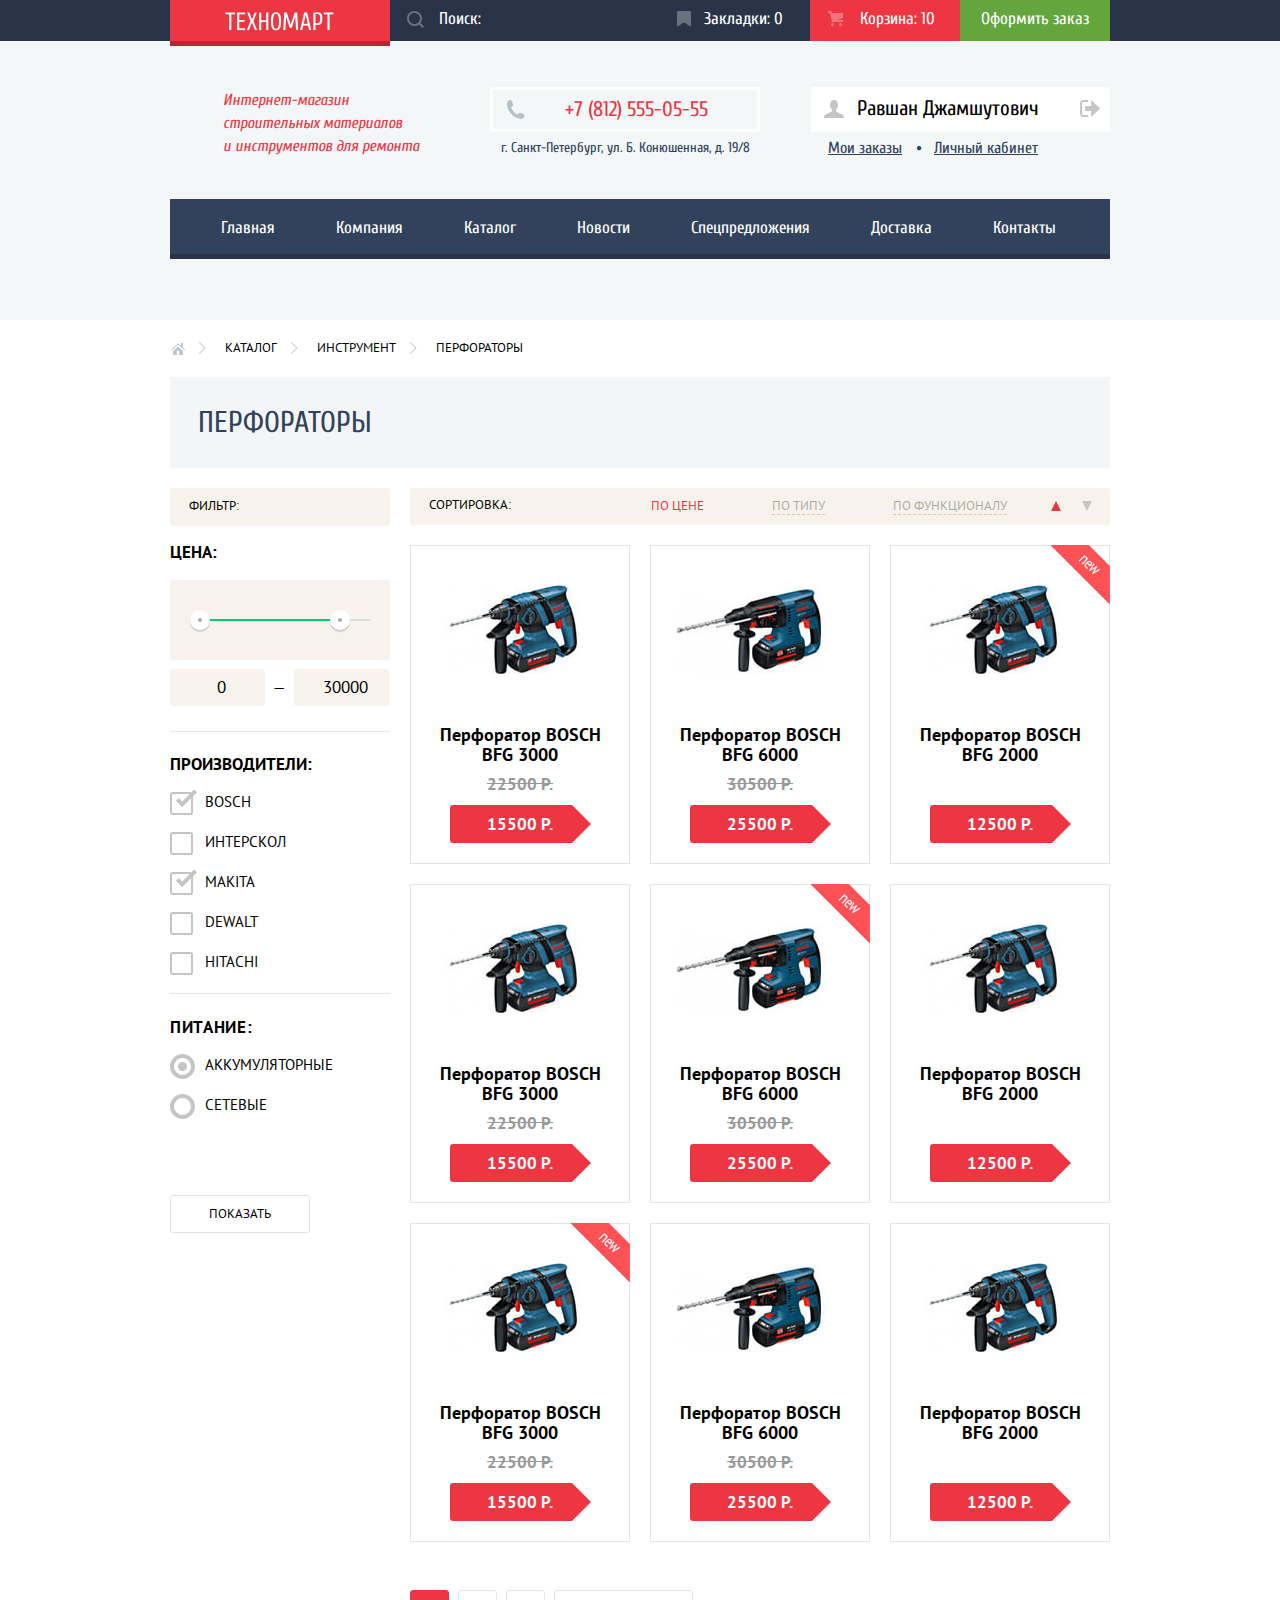
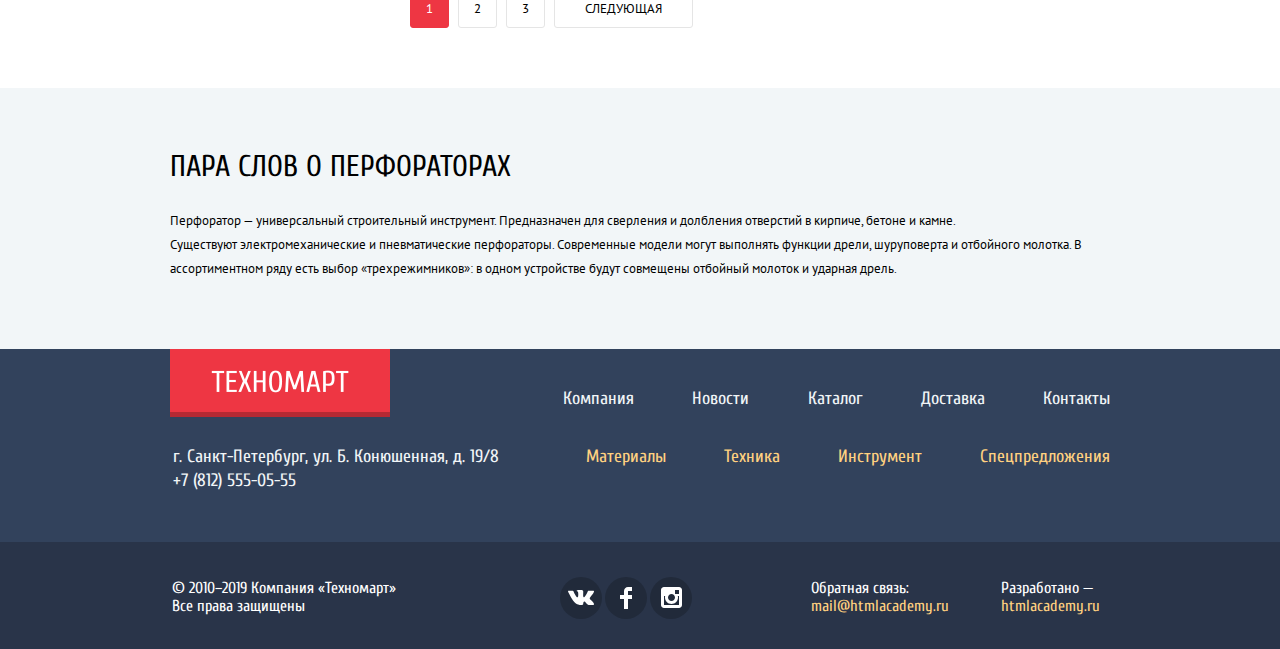
==== commit 1efa0716: "Fixed fonts link and added some features" ====
--- a/catalog.html
+++ b/catalog.html
@@ -3,7 +3,7 @@
 <head>
 	<meta charset="UTF-8">
 	<title>HTML Academy: Техномарт</title>
-	<link rel="preload" as="font" type="font/woff2" href="https://fonts.googleapis.com/css?family=Cuprum:400,400i,700%7CPT+Sans:400,700&display=swap&subset=cyrillic" crossorigin>
+	<link rel="stylesheet" href="https://fonts.googleapis.com/css?family=Cuprum:400,400i,700%7CPT+Sans:400,700&display=swap&subset=cyrillic">
 	<link rel="stylesheet" href="css/normalize.css">
 	<link rel="stylesheet" href="css/style.min.css">
 </head>
@@ -80,7 +80,7 @@
 			<ul>
 				<li><a href="index.html">Главная</a></li>
 				<li><a href="#">Компания</a></li>
-				<li aria-current="page"><span class="visually-hidden">Текущий пункт:</span><a>Каталог</a></li>
+				<li aria-current="page"><span class="visually-hidden">Текущий пункт:</span><a class="main-navigation-active">Каталог</a></li>
 				<li><a href="#">Новости</a></li>
 				<li><a href="#">Спецпредложения</a></li>
 				<li><a href="#">Доставка</a></li>
--- a/css/style.min.css
+++ b/css/style.min.css
@@ -1 +1 @@
-body{margin:0;font-family:Cuprum,Arial,sans-serif;font-size:13px;line-height:24px;color:#000;background-color:#fff}a{text-decoration:none}img{max-width:100%;height:auto}.visually-hidden:not(:focus):not(:active),input[type=checkbox].visually-hidden,input[type=radio].visually-hidden{position:absolute;width:1px;height:1px;margin:-1px;border:0;padding:0;white-space:nowrap;-webkit-clip-path:inset(100%);clip-path:inset(100%);clip:rect(0 0 0 0);overflow:hidden}.container{width:940px;margin:0 auto;padding:0 10px}.main-header{min-height:320px;margin-bottom:58px}.main-header{background-color:#f3f7f8}.top-haeder-wrapper{width:100%;margin-bottom:46px;background-color:#293449}.top-header{position:relative;display:-webkit-box;display:-ms-flexbox;display:flex;-ms-flex-wrap:wrap;flex-wrap:wrap;-webkit-box-pack:end;-ms-flex-pack:end;justify-content:flex-end;font-size:17px;line-height:18px;color:#fff;background-color:transparent}.top-header a{position:relative;display:block;padding-top:10px;padding-bottom:13px;color:#fff}.top-header .logo{position:absolute;top:0;left:0;width:109px;height:19px;padding-top:12px;padding-bottom:15px;padding-left:55px;padding-right:56px;text-align:center;background-color:#ee3643;-webkit-box-shadow:inset 0 -5px 0 rgba(0,0,0,.24);box-shadow:inset 0 -5px 0 rgba(0,0,0,.24)}.top-header{-ms-flex-line-pack:center;align-content:center}.top-header input{width:100%;padding-top:10px;padding-bottom:13px;padding-left:49px;font:inherit;background-color:transparent;border:none}.search-wrapper{position:relative;width:270px;-webkit-box-sizing:border-box;box-sizing:border-box}.top-header .search-icon{content:'';position:absolute;top:11px;left:17px;width:17px;height:17px}.search-icon path{opacity:.3}.search-wrapper:hover path{opacity:1}.top-header input::-webkit-input-placeholder{color:#fff;opacity:1}.top-header input:-ms-input-placeholder{color:#fff;opacity:1}.top-header input::-ms-input-placeholder{color:#fff;opacity:1}.top-header input::placeholder{color:#fff;opacity:1}.top-header input:focus{color:#000;background-color:#fff}input:focus+.search-icon path{fill:#ee3643;opacity:1}.inner-page .logo:hover{background-color:#ca2c37}.inner-page .logo:active{background-color:#ba2732}.top-header .bookmarks:hover,.top-header .cart:hover,.top-header .search-wrapper:hover{background-color:#212a3a}.top-header .bookmarks:hover::before,.top-header .cart:hover::before{opacity:1}.top-header .bookmarks:active,.top-header .cart:active{background-color:#161d29;opacity:.6}.top-header .bookmarks:active::before,.top-header .cart:active::before{opacity:.5}.top-header .bookmarks{width:150px;padding-left:17px;text-align:center;-webkit-box-sizing:border-box;box-sizing:border-box}.top-header .bookmarks::before{content:'';position:absolute;top:11px;left:17px;width:14px;height:16px;background-image:url(../img/icon-bookmark.svg);background-repeat:no-repeat;background-position:0 0;opacity:.3}.top-header .cart{width:150px;padding-left:19px;text-align:center;-webkit-box-sizing:border-box;box-sizing:border-box}.top-header .cart::before{content:'';position:absolute;top:11px;left:18px;width:15px;height:15px;background-image:url(../img/cart-icon.svg);background-repeat:no-repeat;background-position:0 0;opacity:.3}.cart.with-items{padding-left:24px}.with-items{background-color:#ee3643}.top-header .checkout{width:150px;text-align:center;background-color:#63a63e;-webkit-box-sizing:border-box;box-sizing:border-box}.top-header .checkout:hover{background-color:#5fbb2d}.top-header .checkout:active{background-color:#518534;opacity:.5}.info{display:-webkit-box;display:-ms-flexbox;display:flex;margin-bottom:39px}.inner-page .info{display:-webkit-box;display:-ms-flexbox;display:flex;margin-bottom:39px}.info h1{width:250px;margin:0;margin-top:2px;margin-right:17px;padding:0;padding-left:53px;font-size:16px;font-weight:400;font-style:italic;line-height:23px;color:#ee3643}.info .contacts{width:270px;text-align:center}.info .telephone{position:relative;display:block;padding-top:9px;padding-bottom:9px;padding-left:68px;padding-right:46px;font-size:21px;line-height:21px;color:#ee3643;border:3px solid #fff}.info .telephone::before{content:'';position:absolute;top:10px;left:13px;width:19px;height:19px;background-image:url(../img/icon-phone.svg);background-repeat:no-repeat;background-position:0 0}.contacts address{margin-top:4px;font-size:14px;color:#32425c;font-style:normal}.user-menu,.user-navigation{width:281px;margin:0;padding:0;margin-left:auto;list-style-type:none}.account{width:299px;margin:0;padding:0;margin-left:auto;list-style-type:none}.user-navigation .item{position:relative;display:inline-block;vertical-align:middle;background-color:#fff}.account-action{position:relative;background-color:#fff}.user-name{display:block;padding-top:11px;padding-bottom:13px;padding-left:46px;padding-right:67px}.user-navigation li:first-child{margin-right:6px}.user-navigation .link{display:block;padding-top:12px;padding-bottom:12px;text-align:center}.user-navigation .login{margin-right:6px;padding-left:47px;padding-right:20px}.login-icon{position:absolute;top:14px;left:14px;width:20px;height:17px}.user-profile-icon{position:absolute;top:13px;left:13px;width:20px;height:18px}.user-icon-exit{position:absolute;top:13px;right:10px;width:21px;height:17px}.login-icon:hover path,.login-icon:hover polygon,.login:hover .login-icon path,.login:hover .login-icon polygon{fill:#32425c}.login:active+.login-icon path,.login:active+.login-icon polygon{fill:#c5c5c5}.user-name:hover .user-profile-icon path,.user-profile-icon:hover path{fill:#32425c}.user-icon-exit:hover path,.user-icon-exit:hover polygon{fill:#32425c}.user-navigation .sign-up{padding-left:24px;padding-right:24px}.account-action,.user-navigation a{font-size:21px;line-height:21px;color:#000}.user-navigation .link:hover{color:#ee3643}.user-navigation .link:active{color:#000;opacity:.3;background:rgba(255,255,255,1)}.user-name{font-size:21px;line-height:21px;color:#000}.user-name:hover{color:#000}.user-exit:active,.user-name:active{opacity:.3}.account-info{padding-top:3px;padding-left:17px}.account-info span{display:inline-block;margin-left:11px;margin-right:9px;font-size:10px;vertical-align:middle;text-align:center;color:#32425c}.user-info{display:inline-block;font-size:16px;line-height:18px;vertical-align:middle;color:#32425c;text-decoration:underline}.user-info:hover{color:#ee3643}.user-info:active{color:#32425c;opacity:.3}.main-navigation{width:100%;font-size:17px;line-height:17px;color:#fff;background-color:#32425c;-webkit-box-shadow:inset 0 -5px 0 rgba(41,52,73,1);box-shadow:inset 0 -5px 0 rgba(41,52,73,1)}.main-navigation ul{display:-webkit-box;display:-ms-flexbox;display:flex;-ms-flex-wrap:wrap;flex-wrap:wrap;-webkit-box-pack:start;-ms-flex-pack:start;justify-content:flex-start;margin:0;margin-left:20px;padding:0;list-style-type:none}.main-navigation a{display:block;padding-top:20px;padding-bottom:23px;padding-left:31px;padding-right:30px;color:#fff;vertical-align:middle}.main-navigation a:hover{background-color:#293449}.main-navigation a:active{background-color:#1d2739;opacity:.5}section .title{margin:0;font-size:30px;font-weight:400;line-height:30px;text-transform:uppercase}.button{display:inline-block;padding:10px 40px;font-size:14px;line-height:18px;text-align:center;vertical-align:middle;color:#fff;text-transform:uppercase;background-color:#ee3643;border-radius:3px}.button:hover{background-color:#ca2c37}.button:active{background-color:#ba2732}.offers{margin-bottom:53px}.offers-first-row{display:-webkit-box;display:-ms-flexbox;display:flex;-webkit-box-pack:justify;-ms-flex-pack:justify;justify-content:space-between;-ms-flex-wrap:wrap;flex-wrap:wrap;margin-bottom:20px}.offers-second-row{display:-webkit-box;display:-ms-flexbox;display:flex;-webkit-box-pack:justify;-ms-flex-pack:justify;justify-content:space-between;-ms-flex-wrap:wrap;flex-wrap:wrap}.offers-column{display:-webkit-box;display:-ms-flexbox;display:flex;-webkit-box-orient:vertical;-webkit-box-direction:normal;-ms-flex-direction:column;flex-direction:column}.offers .offers-item{position:relative;width:277px;padding-top:20px;padding-bottom:29px;padding-left:23px;color:#fff}.offers .offers-item::after{content:'';position:absolute;background-repeat:no-repeat;background-position:0 0}.offers-item.materials::after{top:31px;right:43px;width:44px;height:65px;background-image:url(../img/icon-materials.svg)}.offers-item.tools::after{top:33px;right:27px;width:75px;height:61px;background-image:url(../img/icon-tools.svg)}.offers-item.equipment::after{top:31px;right:31px;width:78px;height:62px;background-image:url(../img/icon-equipment.svg)}.offers-item.discount::after{top:25px;right:45px;width:59px;height:72px;background-image:url(../img/icon-discount.svg)}.offers-item.delivery::after{top:31px;right:31px;width:78px;height:63px;background-image:url(../img/icon-delivery.svg)}.offers-item .new-good{top:0;right:0}.offers-item .title{margin:0;padding-bottom:20px;font-size:24px;font-weight:700;line-height:30px;text-transform:none}.offers-item .link-offer{padding:11px 24px;font-size:14px;line-height:18px;color:#fff;text-transform:uppercase;background-color:rgba(0,0,0,.1);border-radius:3px}.offers-item .link-offer:hover{background-color:rgba(0,0,0,.2)}.offers-item .link-offer:active{background-color:rgba(0,0,0,.3)}.materials .link-offer{margin-left:2px}.tools .link-offer{margin-left:2px;padding-left:27px;padding-right:27px}.equipment .link-offer{padding-left:30px;padding-right:30px}.discount .link-offer{padding-left:23px;padding-right:23px}.delivery .link-offer{padding-left:37px;padding-right:37px}.offers-item.materials{background-color:#ffbf47}.offers-item.tools{background-color:#3bbce3}.offers-item.equipment{background-color:#dc91d8}.offers-item.discount{margin-bottom:20px;background-color:#8ed78f}.offers-item.delivery{background-color:#ffc047}.item{position:relative}.slider{position:relative;width:620px;margin:0;padding:0;list-style-type:none}.slider .item{position:relative;width:100%;height:100%;background-repeat:no-repeat}.item.item-1{background-image:url(../img/slider-image-perforator.jpg);background-color:#878380}.item.item-2{background-image:url(../img/slider-image-drill.jpg);background-color:#9f8d83}.slider .slider-desription{position:absolute;top:22px;left:24px;color:#fff}.slider-desription .slider-title{margin:0;margin-bottom:2px;font-family:Cuprum,Arial,sans-serif;font-size:36px;line-height:36px;font-weight:700;text-transform:uppercase}.slider-desription span{font-size:18px;line-height:24px}.item.item-1{display:none}.slider .slider-button{position:absolute;left:25px;bottom:22px;padding-top:11px;padding-bottom:9px;padding-left:50px;padding-right:46px}.slider-switcher{position:absolute;top:50%;margin-top:-20px;width:22px;height:40px;background:0 0;border:none;cursor:pointer}.radio-swithes{position:absolute;left:50%;bottom:22px;margin-left:-15px}.radio-swithes .radio-switcher-item{position:relative;display:inline-block;width:10px;height:10px;margin-right:7px;vertical-align:top;vertical-align:middle;background-color:#fff;border-radius:50%;cursor:pointer}.radio-switcher-item.active{cursor:auto}.radio-switcher-item.active::before{content:'';position:absolute;top:2px;left:50%;width:6px;height:6px;margin-left:-3px;background-color:#ee3643;border-radius:50%}.slider-switcher.prev{left:25px;background-image:url(../img/icon-left.svg)}.slider-switcher.next{right:20px;background-image:url(../img/icon-right.svg)}.manufacturers{margin-bottom:65px}.manufacturers .title,.popular-goods .title{display:-webkit-box;display:-ms-flexbox;display:flex;-webkit-box-pack:justify;-ms-flex-pack:justify;justify-content:space-between;-webkit-box-align:center;-ms-flex-align:center;align-items:center;margin-bottom:20px;padding-top:25px;padding-bottom:25px;padding-left:29px;padding-right:24px;background:#f9f5f0}.title h2{margin:0;font-size:30px;line-height:30px;font-weight:400;color:#32425c}.title .button{padding-left:55px;padding-right:55px}.popular-goods .good-item:nth-child(4n){margin-right:0}.manufacturers .button{padding-left:69px;padding-right:69px}.manufacturers .list{display:-webkit-box;display:-ms-flexbox;display:flex;-webkit-box-pack:justify;-ms-flex-pack:justify;justify-content:space-between;-ms-flex-wrap:wrap;flex-wrap:wrap;padding:0;margin:0;font-size:0;list-style-type:none}.manufacturers .item{width:218px;min-height:143px;margin-right:20px;margin-bottom:20px;text-align:center;border:1px solid #eaeaea}.manufacturers .item:nth-child(4n){margin-right:0}.manufacturers .brand{display:-webkit-box;display:-ms-flexbox;display:flex;-webkit-box-pack:center;-ms-flex-pack:center;justify-content:center;-webkit-box-align:center;-ms-flex-align:center;align-items:center;-ms-flex-wrap:wrap;flex-wrap:wrap;height:100%}.manufacturers .brand:hover{-webkit-box-shadow:0 10px 25px 0 rgba(41,52,73,.5);box-shadow:0 10px 25px 0 rgba(41,52,73,.5)}.manufacturers .brand:active{-webkit-box-shadow:0 4px 10px 0 rgba(41,52,73,.5);box-shadow:0 4px 10px 0 rgba(41,52,73,.5);opacity:.5}.services{margin-bottom:78px;padding-top:65px;background-color:#f4f7f9}.services-columns{display:-webkit-box;display:-ms-flexbox;display:flex;margin-top:69px}.credit-wrapper,.delivery-wrapper,.guarantee-wrapper{width:700px;min-height:285px}.services .title{margin-bottom:26px}.services-list{position:relative;width:240px;margin:0;padding:0;list-style-type:none}.services-list::after{content:'';width:10px;height:272px;top:-43px;right:0;position:absolute;background-image:url(../img/shadow-line.png);background-repeat:no-repeat;background-position:center}.services .description{padding-left:80px;width:300px}.description.guarantee{width:380px}.credit p{margin:0;margin-bottom:28px}.credit .button{padding-left:45px;padding-right:45px}.description h3{margin:0;margin-bottom:22px;font-size:36px;line-height:36px;font-weight:400;color:#32425c;text-transform:uppercase}.services-list .item{display:block;padding-top:14px;padding-bottom:16px;padding-left:23px;font-size:21px;line-height:30px;font-weight:700;color:#fff;background-color:#32425c;border-bottom:1px solid #25354f;border-top:1px solid #41516b}.services-list .item:hover:not(.active){background-color:#293449}.services-list .active{color:#32425c;background-color:#fff;border-bottom:1px solid #fff;border-top:1px solid #fff}.delivery-wrapper{background-image:url(../img/delivery-bg.png);background-repeat:no-repeat;background-position:right 24px}.guarantee-wrapper{background-image:url(../img/warranty-bg.png);background-repeat:no-repeat;background-position:319px 3px}.credit-wrapper{background-image:url(../img/loan-bg.png);background-repeat:no-repeat;background-position:245px 0}.credit-wrapper,.guarantee-wrapper{display:none}.about-company p,.address p,.services p{font-family:'PT Sans',Arial,sans-serif}.columns h2{margin:0;margin-bottom:26px}.columns p{margin:0;margin-bottom:23px}.columns{display:-webkit-box;display:-ms-flexbox;display:flex;-webkit-box-pack:justify;-ms-flex-pack:justify;justify-content:space-between}.columns .about-company{width:540px}.columns .address{width:300px}.about-company .list{padding:0;margin-bottom:36px;font-size:18px;line-height:20px;list-style-type:none}.about-company .item{position:relative;padding-left:36px;margin-bottom:20px}.about-company .item::before{content:'';position:absolute;top:9px;left:0;width:25px;height:2px;border-top:2px solid #ee3643}.address p{margin-bottom:32px}.address .map{margin-bottom:33px}.address .button{width:100%;padding-left:0;padding-right:0}.main-footer{margin-top:85px}.additional-info .container,.bottom-menu,.top-menu{display:-webkit-box;display:-ms-flexbox;display:flex}.bottom-menu,.top-menu{-webkit-box-pack:justify;-ms-flex-pack:justify;justify-content:space-between}.main-footer .footer-menu{background-color:#32425c;padding-bottom:49px}.footer-menu .top-menu{margin-bottom:28px}.footer-menu .logo{width:138px;height:23px;padding-top:21px;padding-bottom:24px;padding-right:41px;padding-left:41px;text-align:center;background-color:#ee3643;-webkit-box-shadow:inset 0 -5px 0 rgba(0,0,0,.24);box-shadow:inset 0 -5px 0 rgba(0,0,0,.24)}.footer-menu .navigation{display:-webkit-box;display:-ms-flexbox;display:flex;-ms-flex-wrap:wrap;flex-wrap:wrap;-webkit-box-pack:justify;-ms-flex-pack:justify;justify-content:space-between;padding:0;margin:0;font-size:18px;line-height:24px;list-style-type:none}.top-menu .navigation{width:547px;padding-top:38px}.navigation a{color:#f1f5f7}.navigation a:hover{text-decoration:underline}.navigation a:active{opacity:.5}.bottom-menu address{width:380px;padding:0;padding-left:3px;font-size:18px;font-style:normal;color:#fff}.bottom-menu address{color:#f1f5f7}.bottom-menu .navigation{width:524px}.bottom-menu a{color:#ffd180}.additional-info{padding-top:35px;padding-bottom:30px;background-color:#293449}.additional-info a,.copyright,.feedback{font-size:16px;line-height:18px;color:#fff}.copyright{padding-top:2px;padding-left:2px}.additional-info ul{list-style-type:none}.copyright{width:300px;margin:0;margin-right:88px}.feedback,.footer-social{display:-webkit-box;display:-ms-flexbox;display:flex;margin:0;padding:0}.feedback p{padding-top:2px;padding-left:1px;margin:0}.feedback p:first-child{margin-right:51px}.footer-social{-ms-flex-wrap:wrap;flex-wrap:wrap;-webkit-box-pack:justify;-ms-flex-pack:justify;justify-content:space-between;width:132px}.social-button{display:-webkit-box;display:-ms-flexbox;display:flex;-webkit-box-pack:center;-ms-flex-pack:center;justify-content:center;width:42px;height:42px;background-color:#212a3a;background-repeat:no-repeat;background-position:center;border-radius:50%}.social-button:active,.social-button:hover{background-color:#ee3643}.vk{background-image:url(../img/vk-icon.svg)}.facebook{background-image:url(../img/fb-icon.svg)}.instagram{background-image:url(../img/insta-icon.svg)}.feedback{-ms-flex-pack:distribute;justify-content:space-around;width:300px;margin-left:auto}.feedback a{color:#ffd180}.feedback a:hover{text-decoration:underline}.feedback a:active{color:#ee3643;text-decoration:none}.inner-page .main-header{margin-bottom:19px}.breadcrumbs{display:-webkit-box;display:-ms-flexbox;display:flex;-webkit-box-pack:start;-ms-flex-pack:start;justify-content:flex-start;-ms-flex-wrap:wrap;flex-wrap:wrap;padding:0;margin:0;margin-bottom:20px;font-family:'PT Sans',Arial,sans-serif;line-height:18px;text-transform:uppercase;list-style-type:none}.link-main-page{display:inline-block;width:15px;height:12px;vertical-align:middle;background-image:url(../img/icon-home.svg);background-repeat:no-repeat;background-position:0 0}.breadcrumbs li{position:relative;margin-right:40px}.breadcrumbs li:last-child{margin-right:0}.breadcrumbs li::after{content:'';position:absolute;top:3px;right:-21px;width:8px;height:12px;background-image:url(../img/icon-right-small.svg);background-repeat:no-repeat;background-position:0 0}.breadcrumbs-current::after{display:none}.breadcrumbs a{color:#000}.page-title{margin:0;padding-top:31px;padding-bottom:30px;padding-left:28px;margin-bottom:20px;font-size:30px;font-weight:400;line-height:30px;color:#32425c;text-transform:uppercase;background-color:#f2f6f8}.catalog-columns{display:-webkit-box;display:-ms-flexbox;display:flex;-webkit-box-pack:justify;-ms-flex-pack:justify;justify-content:space-between}.goods-columns{display:-webkit-box;display:-ms-flexbox;display:flex;-webkit-box-orient:vertical;-webkit-box-direction:normal;-ms-flex-direction:column;flex-direction:column;margin-bottom:40px}.filters{width:220px}.filter-title{margin:0;padding-left:19px;padding-top:9px;padding-bottom:11px;font-size:inherit;font-weight:400;line-height:18px;font-family:'PT Sans',Arial,sans-serif;text-transform:uppercase;background-color:#f7f3ec;border-radius:3px}.filters legend{margin-bottom:13px;font-size:17px;font-weight:700;font-family:'PT Sans',Arial,sans-serif;line-height:30px;text-transform:uppercase}.filters .price{margin-bottom:13px}.filter fieldset{margin:0;padding:0;border:0;border-bottom:1px #e5e5e5 solid}.filter fieldset:last-of-type{margin-bottom:60px;border:0}.filters ul{font-size:15px;line-height:20px;font-family:'PT Sans',Arial,sans-serif;text-transform:uppercase;list-style-type:none}.filters .price-filter{margin-top:11px}.filters .manufactures-filter{margin-top:17px}.filters .power-filter{margin-top:18px}.range-controls{position:relative;height:41px;margin-bottom:9px;padding-top:39px;padding-left:20px;padding-right:20px;background:#f7f3ec;border-radius:3px}.range-controls .scale{height:2px;background:#d7dcde}.range-controls .bar{width:80%;height:2px;background:#00ca74}.range-controls .toggle{position:absolute;top:30px;left:0;width:4px;height:4px;padding:0;border:8px solid #fff;background-color:#ababab;-webkit-box-shadow:0 2px 1px 0 #cfcfcf;box-shadow:0 2px 1px 0 #cfcfcf;border-radius:50%;cursor:pointer}.range-controls .togglel-min{left:20px}.range-controls .togglel-max{left:160px}.price-controls{margin-bottom:25px}.price-controls input{width:70px;padding-top:9px;padding-bottom:10px;padding-left:16px;padding-right:9px;font-family:'PT Sans',Arial,sans-serif;font-size:17px;line-height:18px;text-align:center;border:none;border-radius:3px;background:#f7f3ec}.price-controls .price-line{font-size:16px}.price-controls .min-price{margin-right:6px}.price-controls .max-price{margin-left:7px}.manufactures-list,.power-list{margin:0;padding:0}.powet-title{letter-spacing:.7px}.manufactures-list{margin-bottom:21px}.manufactures-list .filter-option,.power-list .filter-option{margin-bottom:20px}.manufactures-list .filter-option:last-child{margin-bottom:0}input[type=checkbox]:disabled,input[type=checkbox]:disabled+label,input[type=radio]:disabled,input[type=radio]:disabled+label{opacity:.4}.filter .filter-button{padding:9px 38px;font-size:13px;line-height:18px;font-family:'PT Sans',Arial,sans-serif;color:#000;text-transform:uppercase;background-color:#fff;border:1px solid #e5e5e5;cursor:pointer}.filter-option{padding-left:35px}.filter-option label{position:relative;display:block;cursor:pointer;-webkit-user-select:none;-moz-user-select:none;-ms-user-select:none;user-select:none}.filter-input-checkbox+label::before{content:'';position:absolute;top:0;left:-35px;width:19px;height:19px;border:2px solid #c5c5c5;border-radius:3px}.filter-input-checkbox:checked+label::after{content:'';position:absolute;top:0;left:-29px;width:17px;height:5px;border:4px solid #c5c5c5;border-top-style:none;border-right-style:none;-webkit-transform:rotate(-45deg);-ms-transform:rotate(-45deg);transform:rotate(-45deg)}.filter-input-radio+label::before{content:'';position:absolute;top:-1px;left:-35px;width:17px;height:17px;border:4px solid #c5c5c5;border-radius:50%}.filter-input-radio:checked+label::after{content:'';position:absolute;top:7px;left:-27px;width:9px;height:9px;background:#c5c5c5;border-radius:50%}.filter-input-checkbox+label:hover::before,.filter-input-checkbox:checked+label:hover::after,.filter-input-radio+label:hover::before{border-color:#b5b5b5}.filter-input-radio:checked+label:hover::after{background:#b5b5b5}.sort{display:-webkit-box;display:-ms-flexbox;display:flex;-webkit-box-align:center;-ms-flex-align:center;align-items:center;-ms-flex-wrap:wrap;flex-wrap:wrap;width:700px;padding-top:5px;padding-bottom:7px;background-color:#f7f3ec;border-radius:3px}.sort .sort-title{margin:0;padding-left:19px;font-size:inherit;font-weight:400;line-height:18px;font-family:'PT Sans',Arial,sans-serif;text-transform:uppercase}.sort .list,.sort .price-sort{margin:0;padding:0;list-style-type:none}.sort .list{width:380px}.sort .list{margin-left:140px}.sort .item-type-sort{margin-right:65px;display:inline-block;vertical-align:middle}.sort .item-type-sort:nth-child(3n){margin-right:0}.item-type-sort a{line-height:18px;font-family:'PT Sans',Arial,sans-serif;color:#000;text-transform:uppercase;border-bottom:1px dashed #ee3643;opacity:.3}.item-type-sort a:hover:not(.active){opacity:1;border-bottom-style:solid}.item-type-sort .active{color:#ee3643;border-bottom:none;opacity:1}.sort .price-sort{margin-left:20px}.price-sort .item-price-sort{display:inline-block;vertical-align:middle}.price-sort .price-up{display:block;margin-right:18px;border-left:5px solid transparent;border-right:5px solid transparent;border-bottom:10px solid #c5c5c5}.price-sort .price-down{display:block;border-left:5px solid transparent;border-right:5px solid transparent;border-top:10px solid #c5c5c5}.price-sort .sort-active{border-bottom-color:#ee3643;border-top-color:#ee3643}.price-down:hover:not(.sort-active),.price-up:hover:not(.sort-active){border-bottom-color:#000;border-top-color:#000}.catalog{width:700px;margin:20px auto;font-size:0}.popular-catalog{margin-bottom:1px}.catalog .list,.popular-catalog .list{margin:0;margin-bottom:28px;padding:0;list-style-type:none;font-size:0}.popular-catalog .list{margin-bottom:0}.catalog .good-item,.popular-catalog .good-item{position:relative;display:inline-block;width:218px;margin-right:20px;margin-bottom:20px;font-size:16px;font-weight:700;text-align:center;vertical-align:middle;border:1px solid #e5e5e5}.catalog .good-item:nth-child(3n){margin-right:0}.new-good{position:absolute;top:-1px;right:-1px;width:60px;height:59px;overflow:hidden;text-indent:-1000px;background:url(../img/new-flag.png) no-repeat 0 0;z-index:20}.catalog .action,.popular-catalog .action{position:absolute;top:0;left:0;width:218px;height:88px;padding-top:44px;padding-bottom:40px;background-color:#fff;z-index:10}.action .bookmark,.action .buy{display:block;width:129px;margin:0 auto;margin-bottom:7px;padding:7px 0;background-color:#63a63e;border:3px solid #63a63e;border-bottom-color:#367315;border-radius:3px;color:#fff;font-size:14px;line-height:18px;text-decoration:none;text-transform:uppercase}.action .bookmark{color:#32425c;background-color:#fff;border-bottom-color:#63a63e}.action .bookmark:hover{border-color:#32425c}.action .bookmark:active{opacity:.3}.action .buy{position:relative}.action .buy::before{content:'';position:absolute;top:7px;left:10px;width:15px;height:15px;background-image:url(../img/cart-icon.svg);background-repeat:no-repeat;background-position:0 0;opacity:.3}.action .buy:active::before,.action .buy:hover::before{opacity:1}.action .buy:hover{background-color:#5fbb2d;border-color:#5fbb2d;border-bottom-color:#367315}.action .buy:active{background-color:#518534;border-color:#518534}.catalog .action,.popular-catalog .action{display:none}.good-item:hover .action{display:block}.goods-image{width:218px;height:170px;margin:0}.category-title{display:block}.catalog .good-item:hover,.popular-catalog .good-item:hover{-webkit-box-shadow:0 0 10px rgba(41,52,72,.5);box-shadow:0 0 10px rgba(41,52,72,.5)}.good-item h3{margin:0;margin-top:9px;margin-bottom:10px;font-size:18px;line-height:20px;font-weight:700;font-family:'PT Sans',Arial,sans-serif}.price-items{margin:0}.catalog .old-price,.catalog .price,.popular-catalog .old-price,.popular-catalog .price{font-size:17px;line-height:18px;font-weight:700;font-family:'PT Sans',Arial,sans-serif;color:#999;text-align:center}.old-price{min-height:20px;display:block;margin-bottom:10px;text-decoration:line-through}.catalog .price,.popular-catalog .price{position:relative;display:block;width:80px;margin:10px auto;margin-bottom:20px;padding:10px 30px;color:#fff;background-color:#ee3643;border-radius:3px}.catalog .price::after,.popular-catalog .price::after{content:'';position:absolute;top:0;right:-20px;width:0;height:0;border:19px solid #fff;border-left-color:#ee3643}.pagination-list{display:-webkit-box;display:-ms-flexbox;display:flex;-ms-flex-wrap:wrap;flex-wrap:wrap;margin:0;padding:0;list-style-type:none}.pagination-list .pagination-item{margin-right:9px}.pagination-list .pagination-item{display:block;padding:9px 15px;font-family:'PT Sans',Arial,sans-serif;font-size:13px;line-height:18px;color:#000;text-transform:uppercase;border:1px solid #e5e5e5;border-radius:3px}.pagination-item:hover:not(.pagination-item-current){border-color:#bdc6ca}.pagination-item:active:not(.pagination-item-current){border-color:#ee3744}.pagination-list .next-page{padding-left:30px;padding-right:30px}.pagination-item.pagination-item-current{background-color:#ee3643;border:1px solid #ee3643;border-radius:3px;color:#fff}.about-tool{padding-top:64px;padding-bottom:68px;background-color:#f2f6f8}.about-tool h2{margin:0}.about-tool p{margin:0;margin-top:27px;font-family:'PT Sans',Arial,sans-serif}.inner-page .main-footer{margin-top:0}.modal{display:none;position:fixed;background-color:#fff;-webkit-box-shadow:0 20px 40px #000;box-shadow:0 20px 40px #000;z-index:20}.modal-write-us{bottom:200px;left:50%;width:460px;margin-left:-310px;padding-top:46px;padding-bottom:33px;padding-left:80px;padding-right:80px;border-top:7px solid #ff5357;border-bottom:113px solid #f4f4f4}.modal-write-us form{position:relative}.modal-write-us label{display:inline-block;font-size:18px;line-height:18px;vertical-align:middle}.modal-close{position:absolute;top:16px;right:9px;width:21px;height:21px;font-size:0;background:0 0;border:0;cursor:pointer}.modal-write-us p{margin:0}.modal-close::after,.modal-close::before{content:'';position:absolute;top:2px;left:-2px;width:27px;height:4px;background-color:#ee3643}.modal-close::before{-webkit-transform:rotate(45deg);-ms-transform:rotate(45deg);transform:rotate(45deg)}.modal-close::after{-webkit-transform:rotate(-45deg);-ms-transform:rotate(-45deg);transform:rotate(-45deg)}.form-wrapper{display:-webkit-box;display:-ms-flexbox;display:flex;-webkit-box-pack:justify;-ms-flex-pack:justify;justify-content:space-between;margin-bottom:18px}.form-wrapper p:first-child{margin-right:20px}.modal-write-us input[type=email],.modal-write-us input[type=text],.modal-write-us textarea{margin:0;margin-top:5px;padding-top:8px;padding-bottom:8px;padding-left:14px;font-family:'PT Sans',Arial,sans-serif;line-height:18px;border:2px solid #dee3e4;border-radius:3px;-webkit-box-sizing:border-box;box-sizing:border-box}.modal-write-us input[type=email],.modal-write-us input[type=text]{width:220px}.modal-write-us textarea{width:460px;height:115px}.modal-write-us .button-send{position:absolute;width:100%;margin-top:70px;border:0}.modal-map{left:50%;bottom:358px;width:940px;height:445px;margin-left:-470px;-webkit-box-shadow:0 0 15px 1px rgba(47,42,43,.5);box-shadow:0 0 15px 1px rgba(47,42,43,.5)}.modal-map p{margin:0}.modal-map iframe{position:relative;z-index:2;border:none}.modal-map p{position:absolute;top:0;left:0;z-index:1;margin:0}.modal-map .modal-close{z-index:2}.modal-order{left:50%;top:410px;margin-left:-310px;border-top:7px solid #ff5357;-webkit-box-shadow:0 0 15px 1px rgba(47,42,43,.5);box-shadow:0 0 15px 1px rgba(47,42,43,.5)}.modal-order .container{width:460px;padding-left:80px;padding-right:80px}.modal-order .modal-wrapper-bg{padding-top:38px;padding-bottom:38px;background-color:#f1f1f1}.modal-order p{margin:0}.modal-order .order{margin:0;padding:0;list-style-type:none}.order-wrapper{display:-webkit-box;display:-ms-flexbox;display:flex;-webkit-box-align:center;-ms-flex-align:center;align-items:center;padding-top:47px;padding-bottom:50px}.modal-order p{margin:0;font-size:30px;line-height:30px}.modal-order .icon-checkbox{width:66px;height:66px;margin-right:35px;background-image:url(../img/cart-modul-icon.svg);background-repeat:no-repeat;background-position:0 0}.modal-order .order-list{display:-webkit-box;display:-ms-flexbox;display:flex;-webkit-box-pack:justify;-ms-flex-pack:justify;justify-content:space-between;margin:0;padding:0;list-style-type:none}.modal-order .button-order{padding-left:60px;padding-right:62px}.modal-order .button-cancel{padding-left:45px;padding-right:45px;background-color:#fff;color:#000}.modal-show{display:block}+body{margin:0;font-family:Cuprum,Arial,sans-serif;font-size:13px;line-height:24px;color:#000;background-color:#fff}a{text-decoration:none}img{max-width:100%;height:auto}.visually-hidden:not(:focus):not(:active),input[type=checkbox].visually-hidden,input[type=radio].visually-hidden{position:absolute;width:1px;height:1px;margin:-1px;border:0;padding:0;white-space:nowrap;-webkit-clip-path:inset(100%);clip-path:inset(100%);clip:rect(0 0 0 0);overflow:hidden}.container{width:940px;margin:0 auto;padding:0 10px}.main-header{min-height:320px;margin-bottom:58px}.main-header{background-color:#f3f7f8}.top-haeder-wrapper{width:100%;margin-bottom:46px;background-color:#293449}.top-header{position:relative;display:-webkit-box;display:-ms-flexbox;display:flex;-ms-flex-wrap:wrap;flex-wrap:wrap;-webkit-box-pack:end;-ms-flex-pack:end;justify-content:flex-end;font-size:17px;line-height:18px;color:#fff;background-color:transparent}.top-header a{position:relative;display:block;padding-top:10px;padding-bottom:13px;color:#fff}.top-header .logo{position:absolute;top:0;left:0;width:109px;height:19px;padding-top:12px;padding-bottom:15px;padding-left:55px;padding-right:56px;text-align:center;background-color:#ee3643;-webkit-box-shadow:inset 0 -5px 0 rgba(0,0,0,.24);box-shadow:inset 0 -5px 0 rgba(0,0,0,.24)}.top-header{-ms-flex-line-pack:center;align-content:center}.top-header input{width:100%;padding-top:10px;padding-bottom:13px;padding-left:49px;font:inherit;background-color:transparent;border:none}.search-wrapper{position:relative;width:270px;-webkit-box-sizing:border-box;box-sizing:border-box}.top-header .search-icon{content:'';position:absolute;top:11px;left:17px;width:17px;height:17px}.search-icon path{opacity:.3}.search-wrapper:hover path{opacity:1}.top-header input::-webkit-input-placeholder{color:#fff;opacity:1}.top-header input:-ms-input-placeholder{color:#fff;opacity:1}.top-header input::-ms-input-placeholder{color:#fff;opacity:1}.top-header input::placeholder{color:#fff;opacity:1}.top-header input:focus{color:#000;background-color:#fff}input:focus+.search-icon path{fill:#ee3643;opacity:1}.inner-page .logo:hover{background-color:#ca2c37}.inner-page .logo:active{background-color:#ba2732}.top-header .bookmarks:hover,.top-header .cart:hover,.top-header .search-wrapper:hover{background-color:#212a3a}.top-header .bookmarks:hover::before,.top-header .cart:hover::before{opacity:1}.top-header .bookmarks:active,.top-header .cart:active{background-color:#161d29;opacity:.6}.top-header .bookmarks:active::before,.top-header .cart:active::before{opacity:.5}.top-header .bookmarks{width:150px;padding-left:17px;text-align:center;-webkit-box-sizing:border-box;box-sizing:border-box}.top-header .bookmarks::before{content:'';position:absolute;top:11px;left:17px;width:14px;height:16px;background-image:url(../img/icon-bookmark.svg);background-repeat:no-repeat;background-position:0 0;opacity:.3}.top-header .cart{width:150px;padding-left:19px;text-align:center;-webkit-box-sizing:border-box;box-sizing:border-box}.top-header .cart::before{content:'';position:absolute;top:11px;left:18px;width:15px;height:15px;background-image:url(../img/cart-icon.svg);background-repeat:no-repeat;background-position:0 0;opacity:.3}.cart.with-items{padding-left:24px}.with-items{background-color:#ee3643}.top-header .checkout{width:150px;text-align:center;background-color:#63a63e;-webkit-box-sizing:border-box;box-sizing:border-box}.top-header .checkout:hover{background-color:#5fbb2d}.top-header .checkout:active{background-color:#518534;opacity:.5}.info{display:-webkit-box;display:-ms-flexbox;display:flex;margin-bottom:39px}.inner-page .info{display:-webkit-box;display:-ms-flexbox;display:flex;margin-bottom:39px}.info h1{width:250px;margin:0;margin-top:2px;margin-right:17px;padding:0;padding-left:53px;font-size:16px;font-weight:400;font-style:italic;line-height:23px;color:#ee3643}.info .contacts{width:270px;text-align:center}.info .telephone{position:relative;display:block;padding-top:9px;padding-bottom:9px;padding-left:68px;padding-right:46px;font-size:21px;line-height:21px;color:#ee3643;border:3px solid #fff}.info .telephone::before{content:'';position:absolute;top:10px;left:13px;width:19px;height:19px;background-image:url(../img/icon-phone.svg);background-repeat:no-repeat;background-position:0 0}.contacts address{margin-top:4px;font-size:14px;color:#32425c;font-style:normal}.user-menu,.user-navigation{width:281px;margin:0;padding:0;margin-left:auto;list-style-type:none}.account{width:299px;margin:0;padding:0;margin-left:auto;list-style-type:none}.user-navigation .item{position:relative;display:inline-block;vertical-align:middle;background-color:#fff}.account-action{position:relative;background-color:#fff}.user-name{display:block;padding-top:11px;padding-bottom:13px;padding-left:46px;padding-right:67px}.user-navigation li:first-child{margin-right:6px}.user-navigation .link{display:block;padding-top:12px;padding-bottom:12px;text-align:center}.user-navigation .login{margin-right:6px;padding-left:47px;padding-right:20px}.login-icon{position:absolute;top:14px;left:14px;width:20px;height:17px}.user-profile-icon{position:absolute;top:13px;left:13px;width:20px;height:18px}.user-icon-exit{position:absolute;top:13px;right:10px;width:21px;height:17px}.login-icon:hover path,.login-icon:hover polygon,.login:hover .login-icon path,.login:hover .login-icon polygon{fill:#32425c}.login:active+.login-icon path,.login:active+.login-icon polygon{fill:#c5c5c5}.user-name:hover .user-profile-icon path,.user-profile-icon:hover path{fill:#32425c}.user-icon-exit:hover path,.user-icon-exit:hover polygon{fill:#32425c}.user-navigation .sign-up{padding-left:24px;padding-right:24px}.account-action,.user-navigation a{font-size:21px;line-height:21px;color:#000}.user-navigation .link:hover{color:#ee3643}.user-navigation .link:active{color:#000;opacity:.3;background:rgba(255,255,255,1)}.user-name{font-size:21px;line-height:21px;color:#000}.user-name:hover{color:#000}.user-exit:active,.user-name:active{opacity:.3}.account-info{padding-top:3px;padding-left:17px}.account-info span{display:inline-block;margin-left:11px;margin-right:9px;font-size:10px;vertical-align:middle;text-align:center;color:#32425c}.user-info{display:inline-block;font-size:16px;line-height:18px;vertical-align:middle;color:#32425c;text-decoration:underline}.user-info:hover{color:#ee3643}.user-info:active{color:#32425c;opacity:.3}.main-navigation{width:100%;font-size:17px;line-height:17px;color:#fff;background-color:#32425c;-webkit-box-shadow:inset 0 -5px 0 rgba(41,52,73,1);box-shadow:inset 0 -5px 0 rgba(41,52,73,1)}.main-navigation ul{display:-webkit-box;display:-ms-flexbox;display:flex;-ms-flex-wrap:wrap;flex-wrap:wrap;-webkit-box-pack:start;-ms-flex-pack:start;justify-content:flex-start;margin:0;margin-left:20px;padding:0;list-style-type:none}.main-navigation a{display:block;padding-top:20px;padding-bottom:23px;padding-left:31px;padding-right:30px;color:#fff;vertical-align:middle}.main-navigation a:hover:not(.main-navigation-active){background-color:#293449}.main-navigation a:active:not(.main-navigation-active){background-color:#1d2739;opacity:.5}section .title{margin:0;font-size:30px;font-weight:400;line-height:30px;text-transform:uppercase}.button{display:inline-block;padding:10px 40px;font-size:14px;line-height:18px;text-align:center;vertical-align:middle;color:#fff;text-transform:uppercase;background-color:#ee3643;border-radius:3px}.button:hover{background-color:#ca2c37}.button:active{background-color:#ba2732}.offers{margin-bottom:53px}.offers-first-row{display:-webkit-box;display:-ms-flexbox;display:flex;-webkit-box-pack:justify;-ms-flex-pack:justify;justify-content:space-between;-ms-flex-wrap:wrap;flex-wrap:wrap;margin-bottom:20px}.offers-second-row{display:-webkit-box;display:-ms-flexbox;display:flex;-webkit-box-pack:justify;-ms-flex-pack:justify;justify-content:space-between;-ms-flex-wrap:wrap;flex-wrap:wrap}.offers-column{display:-webkit-box;display:-ms-flexbox;display:flex;-webkit-box-orient:vertical;-webkit-box-direction:normal;-ms-flex-direction:column;flex-direction:column}.offers .offers-item{position:relative;width:277px;padding-top:20px;padding-bottom:29px;padding-left:23px;color:#fff}.offers .offers-item::after{content:'';position:absolute;background-repeat:no-repeat;background-position:0 0}.offers-item.materials::after{top:31px;right:43px;width:44px;height:65px;background-image:url(../img/icon-materials.svg)}.offers-item.tools::after{top:33px;right:27px;width:75px;height:61px;background-image:url(../img/icon-tools.svg)}.offers-item.equipment::after{top:31px;right:31px;width:78px;height:62px;background-image:url(../img/icon-equipment.svg)}.offers-item.discount::after{top:25px;right:45px;width:59px;height:72px;background-image:url(../img/icon-discount.svg)}.offers-item.delivery::after{top:31px;right:31px;width:78px;height:63px;background-image:url(../img/icon-delivery.svg)}.offers-item .new-good{top:0;right:0}.offers-item .title{margin:0;padding-bottom:20px;font-size:24px;font-weight:700;line-height:30px;text-transform:none}.offers-item .link-offer{padding:11px 24px;font-size:14px;line-height:18px;color:#fff;text-transform:uppercase;background-color:rgba(0,0,0,.1);border-radius:3px}.offers-item .link-offer:hover{background-color:rgba(0,0,0,.2)}.offers-item .link-offer:active{background-color:rgba(0,0,0,.3)}.materials .link-offer{margin-left:2px}.tools .link-offer{margin-left:2px;padding-left:27px;padding-right:27px}.equipment .link-offer{padding-left:30px;padding-right:30px}.discount .link-offer{padding-left:23px;padding-right:23px}.delivery .link-offer{padding-left:37px;padding-right:37px}.offers-item.materials{background-color:#ffbf47}.offers-item.tools{background-color:#3bbce3}.offers-item.equipment{background-color:#dc91d8}.offers-item.discount{margin-bottom:20px;background-color:#8ed78f}.offers-item.delivery{background-color:#ffc047}.item{position:relative}.slider{position:relative;width:620px;margin:0;padding:0;list-style-type:none}.slider .item{position:relative;width:100%;height:100%;background-repeat:no-repeat}.item.item-1{background-image:url(../img/slider-image-perforator.jpg);background-color:#878380}.item.item-2{background-image:url(../img/slider-image-drill.jpg);background-color:#9f8d83}.slider .slider-desription{position:absolute;top:22px;left:24px;color:#fff}.slider-desription .slider-title{margin:0;margin-bottom:2px;font-family:Cuprum,Arial,sans-serif;font-size:36px;line-height:36px;font-weight:700;text-transform:uppercase}.slider-desription span{font-size:18px;line-height:24px}.item.item-1{display:none}.slider .slider-button{position:absolute;left:25px;bottom:22px;padding-top:11px;padding-bottom:9px;padding-left:50px;padding-right:46px}.slider-switcher{position:absolute;top:50%;margin-top:-20px;width:22px;height:40px;background:0 0;border:none;cursor:pointer}.radio-swithes{position:absolute;left:50%;bottom:22px;margin-left:-15px}.radio-swithes .radio-switcher-item{position:relative;display:inline-block;width:10px;height:10px;margin-right:7px;vertical-align:top;vertical-align:middle;background-color:#fff;border-radius:50%;cursor:pointer}.radio-switcher-item.active{cursor:auto}.radio-switcher-item.active::before{content:'';position:absolute;top:2px;left:50%;width:6px;height:6px;margin-left:-3px;background-color:#ee3643;border-radius:50%}.slider-switcher.prev{left:25px;background-image:url(../img/icon-left.svg)}.slider-switcher.next{right:20px;background-image:url(../img/icon-right.svg)}.manufacturers{margin-bottom:65px}.manufacturers .title,.popular-goods .title{display:-webkit-box;display:-ms-flexbox;display:flex;-webkit-box-pack:justify;-ms-flex-pack:justify;justify-content:space-between;-webkit-box-align:center;-ms-flex-align:center;align-items:center;margin-bottom:20px;padding-top:25px;padding-bottom:25px;padding-left:29px;padding-right:24px;background:#f9f5f0}.title h2{margin:0;font-size:30px;line-height:30px;font-weight:400;color:#32425c}.title .button{padding-left:55px;padding-right:55px}.popular-goods .good-item:nth-child(4n){margin-right:0}.manufacturers .button{padding-left:69px;padding-right:69px}.manufacturers .list{display:-webkit-box;display:-ms-flexbox;display:flex;-webkit-box-pack:justify;-ms-flex-pack:justify;justify-content:space-between;-ms-flex-wrap:wrap;flex-wrap:wrap;padding:0;margin:0;font-size:0;list-style-type:none}.manufacturers .item{width:218px;min-height:143px;margin-right:20px;margin-bottom:20px;text-align:center;border:1px solid #eaeaea}.manufacturers .item:nth-child(4n){margin-right:0}.manufacturers .brand{display:-webkit-box;display:-ms-flexbox;display:flex;-webkit-box-pack:center;-ms-flex-pack:center;justify-content:center;-webkit-box-align:center;-ms-flex-align:center;align-items:center;-ms-flex-wrap:wrap;flex-wrap:wrap;height:100%}.manufacturers .brand:hover{-webkit-box-shadow:0 10px 25px 0 rgba(41,52,73,.5);box-shadow:0 10px 25px 0 rgba(41,52,73,.5)}.manufacturers .brand:active{-webkit-box-shadow:0 4px 10px 0 rgba(41,52,73,.5);box-shadow:0 4px 10px 0 rgba(41,52,73,.5);opacity:.5}.services{margin-bottom:78px;padding-top:65px;background-color:#f4f7f9}.services-columns{display:-webkit-box;display:-ms-flexbox;display:flex;margin-top:69px}.credit-wrapper,.delivery-wrapper,.guarantee-wrapper{width:700px;min-height:285px}.services .title{margin-bottom:26px}.services-list{position:relative;width:240px;margin:0;padding:0;list-style-type:none}.services-list::after{content:'';width:10px;height:272px;top:-43px;right:0;position:absolute;background-image:url(../img/shadow-line.png);background-repeat:no-repeat;background-position:center}.services .description{padding-left:80px;width:300px}.description.guarantee{width:380px}.credit p{margin:0;margin-bottom:28px}.credit .button{padding-left:45px;padding-right:45px}.description h3{margin:0;margin-bottom:22px;font-size:36px;line-height:36px;font-weight:400;color:#32425c;text-transform:uppercase}.services-list .item{display:block;padding-top:14px;padding-bottom:16px;padding-left:23px;font-size:21px;line-height:30px;font-weight:700;color:#fff;background-color:#32425c;border-bottom:1px solid #25354f;border-top:1px solid #41516b}.services-list .item:hover:not(.active){background-color:#293449}.services-list .active{color:#32425c;background-color:#fff;border-bottom:1px solid #fff;border-top:1px solid #fff}.delivery-wrapper{background-image:url(../img/delivery-bg.png);background-repeat:no-repeat;background-position:right 24px}.guarantee-wrapper{background-image:url(../img/warranty-bg.png);background-repeat:no-repeat;background-position:319px 3px}.credit-wrapper{background-image:url(../img/loan-bg.png);background-repeat:no-repeat;background-position:245px 0}.credit-wrapper,.guarantee-wrapper{display:none}.about-company p,.address p,.services p{font-family:'PT Sans',Arial,sans-serif}.columns h2{margin:0;margin-bottom:26px}.columns p{margin:0;margin-bottom:23px}.columns{display:-webkit-box;display:-ms-flexbox;display:flex;-webkit-box-pack:justify;-ms-flex-pack:justify;justify-content:space-between}.columns .about-company{width:540px}.columns .address{width:300px}.about-company .list{padding:0;margin-bottom:36px;font-size:18px;line-height:20px;list-style-type:none}.about-company .item{position:relative;padding-left:36px;margin-bottom:20px}.about-company .item::before{content:'';position:absolute;top:9px;left:0;width:25px;height:2px;border-top:2px solid #ee3643}.address p{margin-bottom:32px}.address .map{margin-bottom:33px}.address .button{width:100%;padding-left:0;padding-right:0}.main-footer{margin-top:85px}.additional-info .container,.bottom-menu,.top-menu{display:-webkit-box;display:-ms-flexbox;display:flex}.bottom-menu,.top-menu{-webkit-box-pack:justify;-ms-flex-pack:justify;justify-content:space-between}.main-footer .footer-menu{background-color:#32425c;padding-bottom:49px}.footer-menu .top-menu{margin-bottom:28px}.footer-menu .logo{width:138px;height:23px;padding-top:21px;padding-bottom:24px;padding-right:41px;padding-left:41px;text-align:center;background-color:#ee3643;-webkit-box-shadow:inset 0 -5px 0 rgba(0,0,0,.24);box-shadow:inset 0 -5px 0 rgba(0,0,0,.24)}.footer-menu .navigation{display:-webkit-box;display:-ms-flexbox;display:flex;-ms-flex-wrap:wrap;flex-wrap:wrap;-webkit-box-pack:justify;-ms-flex-pack:justify;justify-content:space-between;padding:0;margin:0;font-size:18px;line-height:24px;list-style-type:none}.top-menu .navigation{width:547px;padding-top:38px}.navigation a{color:#f1f5f7}.navigation a:hover{text-decoration:underline}.navigation a:active{opacity:.5}.bottom-menu address{width:380px;padding:0;padding-left:3px;font-size:18px;font-style:normal;color:#fff}.bottom-menu address{color:#f1f5f7}.bottom-menu .navigation{width:524px}.bottom-menu a{color:#ffd180}.additional-info{padding-top:35px;padding-bottom:30px;background-color:#293449}.additional-info a,.copyright,.feedback{font-size:16px;line-height:18px;color:#fff}.copyright{padding-top:2px;padding-left:2px}.additional-info ul{list-style-type:none}.copyright{width:300px;margin:0;margin-right:88px}.feedback,.footer-social{display:-webkit-box;display:-ms-flexbox;display:flex;margin:0;padding:0}.feedback p{padding-top:2px;padding-left:1px;margin:0}.feedback p:first-child{margin-right:51px}.footer-social{-ms-flex-wrap:wrap;flex-wrap:wrap;-webkit-box-pack:justify;-ms-flex-pack:justify;justify-content:space-between;width:132px}.social-button{display:-webkit-box;display:-ms-flexbox;display:flex;-webkit-box-pack:center;-ms-flex-pack:center;justify-content:center;width:42px;height:42px;background-color:#212a3a;background-repeat:no-repeat;background-position:center;border-radius:50%}.social-button:active,.social-button:hover{background-color:#ee3643}.vk{background-image:url(../img/vk-icon.svg)}.facebook{background-image:url(../img/fb-icon.svg)}.instagram{background-image:url(../img/insta-icon.svg)}.feedback{-ms-flex-pack:distribute;justify-content:space-around;width:300px;margin-left:auto}.feedback a{color:#ffd180}.feedback a:hover{text-decoration:underline}.feedback a:active{color:#ee3643;text-decoration:none}.inner-page .main-header{margin-bottom:19px}.breadcrumbs{display:-webkit-box;display:-ms-flexbox;display:flex;-webkit-box-pack:start;-ms-flex-pack:start;justify-content:flex-start;-ms-flex-wrap:wrap;flex-wrap:wrap;padding:0;margin:0;margin-bottom:20px;font-family:'PT Sans',Arial,sans-serif;line-height:18px;text-transform:uppercase;list-style-type:none}.link-main-page{display:inline-block;width:15px;height:12px;vertical-align:middle;background-image:url(../img/icon-home.svg);background-repeat:no-repeat;background-position:0 0}.breadcrumbs li{position:relative;margin-right:40px}.breadcrumbs li:last-child{margin-right:0}.breadcrumbs li::after{content:'';position:absolute;top:3px;right:-21px;width:8px;height:12px;background-image:url(../img/icon-right-small.svg);background-repeat:no-repeat;background-position:0 0}.breadcrumbs-current::after{display:none}.breadcrumbs a{color:#000}.page-title{margin:0;padding-top:31px;padding-bottom:30px;padding-left:28px;margin-bottom:20px;font-size:30px;font-weight:400;line-height:30px;color:#32425c;text-transform:uppercase;background-color:#f2f6f8}.catalog-columns{display:-webkit-box;display:-ms-flexbox;display:flex;-webkit-box-pack:justify;-ms-flex-pack:justify;justify-content:space-between}.goods-columns{display:-webkit-box;display:-ms-flexbox;display:flex;-webkit-box-orient:vertical;-webkit-box-direction:normal;-ms-flex-direction:column;flex-direction:column;margin-bottom:40px}.filters{width:220px}.filter-title{margin:0;padding-left:19px;padding-top:9px;padding-bottom:11px;font-size:inherit;font-weight:400;line-height:18px;font-family:'PT Sans',Arial,sans-serif;text-transform:uppercase;background-color:#f7f3ec;border-radius:3px}.filters legend{margin-bottom:13px;font-size:17px;font-weight:700;font-family:'PT Sans',Arial,sans-serif;line-height:30px;text-transform:uppercase}.filters .price{margin-bottom:13px}.filter fieldset{margin:0;padding:0;border:0;border-bottom:1px #e5e5e5 solid}.filter fieldset:last-of-type{margin-bottom:60px;border:0}.filters ul{font-size:15px;line-height:20px;font-family:'PT Sans',Arial,sans-serif;text-transform:uppercase;list-style-type:none}.filters .price-filter{margin-top:11px}.filters .manufactures-filter{margin-top:17px}.filters .power-filter{margin-top:18px}.range-controls{position:relative;height:41px;margin-bottom:9px;padding-top:39px;padding-left:20px;padding-right:20px;background:#f7f3ec;border-radius:3px}.range-controls .scale{height:2px;background:#d7dcde}.range-controls .bar{width:80%;height:2px;background:#00ca74}.range-controls .toggle{position:absolute;top:30px;left:0;width:4px;height:4px;padding:0;border:8px solid #fff;background-color:#ababab;-webkit-box-shadow:0 2px 1px 0 #cfcfcf;box-shadow:0 2px 1px 0 #cfcfcf;border-radius:50%;cursor:pointer}.range-controls .togglel-min{left:20px}.range-controls .togglel-max{left:160px}.price-controls{margin-bottom:25px}.price-controls input{width:70px;padding-top:9px;padding-bottom:10px;padding-left:16px;padding-right:9px;font-family:'PT Sans',Arial,sans-serif;font-size:17px;line-height:18px;text-align:center;border:none;border-radius:3px;background:#f7f3ec}.price-controls .price-line{font-size:16px}.price-controls .min-price{margin-right:6px}.price-controls .max-price{margin-left:7px}.manufactures-list,.power-list{margin:0;padding:0}.powet-title{letter-spacing:.7px}.manufactures-list{margin-bottom:21px}.manufactures-list .filter-option,.power-list .filter-option{margin-bottom:20px}.manufactures-list .filter-option:last-child{margin-bottom:0}input[type=checkbox]:disabled,input[type=checkbox]:disabled+label,input[type=radio]:disabled,input[type=radio]:disabled+label{opacity:.4}.filter .filter-button{padding:9px 38px;font-size:13px;line-height:18px;font-family:'PT Sans',Arial,sans-serif;color:#000;text-transform:uppercase;background-color:#fff;border:1px solid #e5e5e5;cursor:pointer}.filter-option{padding-left:35px}.filter-option label{position:relative;display:block;cursor:pointer;-webkit-user-select:none;-moz-user-select:none;-ms-user-select:none;user-select:none}.filter-input-checkbox+label::before{content:'';position:absolute;top:0;left:-35px;width:19px;height:19px;border:2px solid #c5c5c5;border-radius:3px}.filter-input-checkbox:checked+label::after{content:'';position:absolute;top:0;left:-29px;width:17px;height:5px;border:4px solid #c5c5c5;border-top-style:none;border-right-style:none;-webkit-transform:rotate(-45deg);-ms-transform:rotate(-45deg);transform:rotate(-45deg)}.filter-input-radio+label::before{content:'';position:absolute;top:-1px;left:-35px;width:17px;height:17px;border:4px solid #c5c5c5;border-radius:50%}.filter-input-radio:checked+label::after{content:'';position:absolute;top:7px;left:-27px;width:9px;height:9px;background:#c5c5c5;border-radius:50%}.filter-input-checkbox+label:hover::before,.filter-input-checkbox:checked+label:hover::after,.filter-input-radio+label:hover::before{border-color:#b5b5b5}.filter-input-radio:checked+label:hover::after{background:#b5b5b5}.sort{display:-webkit-box;display:-ms-flexbox;display:flex;-webkit-box-align:center;-ms-flex-align:center;align-items:center;-ms-flex-wrap:wrap;flex-wrap:wrap;width:700px;padding-top:5px;padding-bottom:7px;background-color:#f7f3ec;border-radius:3px}.sort .sort-title{margin:0;padding-left:19px;font-size:inherit;font-weight:400;line-height:18px;font-family:'PT Sans',Arial,sans-serif;text-transform:uppercase}.sort .list,.sort .price-sort{margin:0;padding:0;list-style-type:none}.sort .list{width:380px}.sort .list{margin-left:140px}.sort .item-type-sort{margin-right:65px;display:inline-block;vertical-align:middle}.sort .item-type-sort:nth-child(3n){margin-right:0}.item-type-sort a{line-height:18px;font-family:'PT Sans',Arial,sans-serif;color:#000;text-transform:uppercase;border-bottom:1px dashed #ee3643;opacity:.3}.item-type-sort a:hover:not(.active){opacity:1;border-bottom-style:solid}.item-type-sort .active{color:#ee3643;border-bottom:none;opacity:1}.sort .price-sort{margin-left:20px}.price-sort .item-price-sort{display:inline-block;vertical-align:middle}.price-sort .price-up{display:block;margin-right:18px;border-left:5px solid transparent;border-right:5px solid transparent;border-bottom:10px solid #c5c5c5}.price-sort .price-down{display:block;border-left:5px solid transparent;border-right:5px solid transparent;border-top:10px solid #c5c5c5}.price-sort .sort-active{border-bottom-color:#ee3643;border-top-color:#ee3643}.price-down:hover:not(.sort-active),.price-up:hover:not(.sort-active){border-bottom-color:#000;border-top-color:#000}.catalog{width:700px;margin:20px auto;font-size:0}.popular-catalog{margin-bottom:1px}.catalog .list,.popular-catalog .list{margin:0;margin-bottom:28px;padding:0;list-style-type:none;font-size:0}.popular-catalog .list{margin-bottom:0}.catalog .good-item,.popular-catalog .good-item{position:relative;display:inline-block;width:218px;margin-right:20px;margin-bottom:20px;font-size:16px;font-weight:700;text-align:center;vertical-align:middle;border:1px solid #e5e5e5}.catalog .good-item:nth-child(3n){margin-right:0}.new-good{position:absolute;top:-1px;right:-1px;width:60px;height:59px;overflow:hidden;text-indent:-1000px;background:url(../img/new-flag.png) no-repeat 0 0;z-index:20}.catalog .action,.popular-catalog .action{position:absolute;top:0;left:0;width:218px;height:88px;padding-top:44px;padding-bottom:40px;background-color:#fff;z-index:10}.action .bookmark,.action .buy{display:block;width:129px;margin:0 auto;margin-bottom:7px;padding:7px 0;background-color:#63a63e;border:3px solid #63a63e;border-bottom-color:#367315;border-radius:3px;color:#fff;font-size:14px;line-height:18px;text-decoration:none;text-transform:uppercase}.action .bookmark{color:#32425c;background-color:#fff;border-bottom-color:#63a63e}.action .bookmark:hover{border-color:#32425c}.action .bookmark:active{opacity:.3}.action .buy{position:relative}.action .buy::before{content:'';position:absolute;top:7px;left:10px;width:15px;height:15px;background-image:url(../img/cart-icon.svg);background-repeat:no-repeat;background-position:0 0;opacity:.3}.action .buy:active::before,.action .buy:hover::before{opacity:1}.action .buy:hover{background-color:#5fbb2d;border-color:#5fbb2d;border-bottom-color:#367315}.action .buy:active{background-color:#518534;border-color:#518534}.catalog .action,.popular-catalog .action{display:none}.good-item:hover .action{display:block}.goods-image{width:218px;height:170px;margin:0}.category-title{display:block}.catalog .good-item:hover,.popular-catalog .good-item:hover{-webkit-box-shadow:0 0 10px rgba(41,52,72,.5);box-shadow:0 0 10px rgba(41,52,72,.5)}.good-item h3{margin:0;margin-top:9px;margin-bottom:10px;font-size:18px;line-height:20px;font-weight:700;font-family:'PT Sans',Arial,sans-serif}.price-items{margin:0}.catalog .old-price,.catalog .price,.popular-catalog .old-price,.popular-catalog .price{font-size:17px;line-height:18px;font-weight:700;font-family:'PT Sans',Arial,sans-serif;color:#999;text-align:center}.old-price{min-height:20px;display:block;margin-bottom:10px;text-decoration:line-through}.catalog .price,.popular-catalog .price{position:relative;display:block;width:80px;margin:10px auto;margin-bottom:20px;padding:10px 30px;color:#fff;background-color:#ee3643;border-radius:3px}.catalog .price::after,.popular-catalog .price::after{content:'';position:absolute;top:0;right:-20px;width:0;height:0;border:19px solid #fff;border-left-color:#ee3643}.pagination-list{display:-webkit-box;display:-ms-flexbox;display:flex;-ms-flex-wrap:wrap;flex-wrap:wrap;margin:0;padding:0;list-style-type:none}.pagination-list .pagination-item{margin-right:9px}.pagination-list .pagination-item{display:block;padding:9px 15px;font-family:'PT Sans',Arial,sans-serif;font-size:13px;line-height:18px;color:#000;text-transform:uppercase;border:1px solid #e5e5e5;border-radius:3px}.pagination-item:hover:not(.pagination-item-current){border-color:#bdc6ca}.pagination-item:active:not(.pagination-item-current){border-color:#ee3744}.pagination-list .next-page{padding-left:30px;padding-right:30px}.pagination-item.pagination-item-current{background-color:#ee3643;border:1px solid #ee3643;border-radius:3px;color:#fff}.about-tool{padding-top:64px;padding-bottom:68px;background-color:#f2f6f8}.about-tool h2{margin:0}.about-tool p{margin:0;margin-top:27px;font-family:'PT Sans',Arial,sans-serif}.inner-page .main-footer{margin-top:0}.modal{display:none;position:fixed;background-color:#fff;-webkit-box-shadow:0 20px 40px #000;box-shadow:0 20px 40px #000;z-index:20}.modal-write-us{bottom:200px;left:50%;width:460px;margin-left:-310px;padding-top:46px;padding-bottom:33px;padding-left:80px;padding-right:80px;border-top:7px solid #ff5357;border-bottom:113px solid #f4f4f4}.modal-write-us form{position:relative}.modal-write-us label{display:inline-block;font-size:18px;line-height:18px;vertical-align:middle}.modal-close{position:absolute;top:16px;right:9px;width:21px;height:21px;font-size:0;background:0 0;border:0;cursor:pointer}.modal-write-us p{margin:0}.modal-close::after,.modal-close::before{content:'';position:absolute;top:2px;left:-2px;width:27px;height:4px;background-color:#ee3643}.modal-close::before{-webkit-transform:rotate(45deg);-ms-transform:rotate(45deg);transform:rotate(45deg)}.modal-close::after{-webkit-transform:rotate(-45deg);-ms-transform:rotate(-45deg);transform:rotate(-45deg)}.form-wrapper{display:-webkit-box;display:-ms-flexbox;display:flex;-webkit-box-pack:justify;-ms-flex-pack:justify;justify-content:space-between;margin-bottom:18px}.form-wrapper p:first-child{margin-right:20px}.modal-write-us input[type=email],.modal-write-us input[type=text],.modal-write-us textarea{margin:0;margin-top:5px;padding-top:8px;padding-bottom:8px;padding-left:14px;font-family:'PT Sans',Arial,sans-serif;line-height:18px;border:2px solid #dee3e4;border-radius:3px;-webkit-box-sizing:border-box;box-sizing:border-box}.modal-write-us input[type=email],.modal-write-us input[type=text]{width:220px}.modal-write-us textarea{width:460px;height:115px}.modal-write-us .button-send{position:absolute;width:100%;margin-top:70px;border:0}.modal-map{left:50%;bottom:358px;width:940px;height:445px;margin-left:-470px;-webkit-box-shadow:0 0 15px 1px rgba(47,42,43,.5);box-shadow:0 0 15px 1px rgba(47,42,43,.5)}.modal-map p{margin:0}.modal-map iframe{position:relative;z-index:2;border:none}.modal-map p{position:absolute;top:0;left:0;z-index:1;margin:0}.modal-map .modal-close{z-index:2}.modal-order{left:50%;top:410px;margin-left:-310px;border-top:7px solid #ff5357;-webkit-box-shadow:0 0 15px 1px rgba(47,42,43,.5);box-shadow:0 0 15px 1px rgba(47,42,43,.5)}.modal-order .container{width:460px;padding-left:80px;padding-right:80px}.modal-order .modal-wrapper-bg{padding-top:38px;padding-bottom:38px;background-color:#f1f1f1}.modal-order p{margin:0}.modal-order .order{margin:0;padding:0;list-style-type:none}.order-wrapper{display:-webkit-box;display:-ms-flexbox;display:flex;-webkit-box-align:center;-ms-flex-align:center;align-items:center;padding-top:47px;padding-bottom:50px}.modal-order p{margin:0;font-size:30px;line-height:30px}.modal-order .icon-checkbox{width:66px;height:66px;margin-right:35px;background-image:url(../img/cart-modul-icon.svg);background-repeat:no-repeat;background-position:0 0}.modal-order .order-list{display:-webkit-box;display:-ms-flexbox;display:flex;-webkit-box-pack:justify;-ms-flex-pack:justify;justify-content:space-between;margin:0;padding:0;list-style-type:none}.modal-order .button-order{padding-left:60px;padding-right:62px}.modal-order .button-cancel{padding-left:45px;padding-right:45px;background-color:#fff;color:#000}.modal-show{display:block;-webkit-animation-name:bounce;animation-name:bounce;-webkit-animation-duration:.6s;animation-duration:.6s}@-webkit-keyframes bounce{0%:{-webkit-transform:translateX(-1000px);transform:translateX(-1000px)}70%{-webkit-transform:translateX(100px);transform:translateX(100px)}90%{-webkit-transform:translateX(-10px);transform:translateX(-10px)}100%{-webkit-transform:translateX(0);transform:translateX(0)}}@keyframes bounce{0%:{-webkit-transform:translateX(-1000px);transform:translateX(-1000px)}70%{-webkit-transform:translateX(100px);transform:translateX(100px)}90%{-webkit-transform:translateX(-10px);transform:translateX(-10px)}100%{-webkit-transform:translateX(0);transform:translateX(0)}}